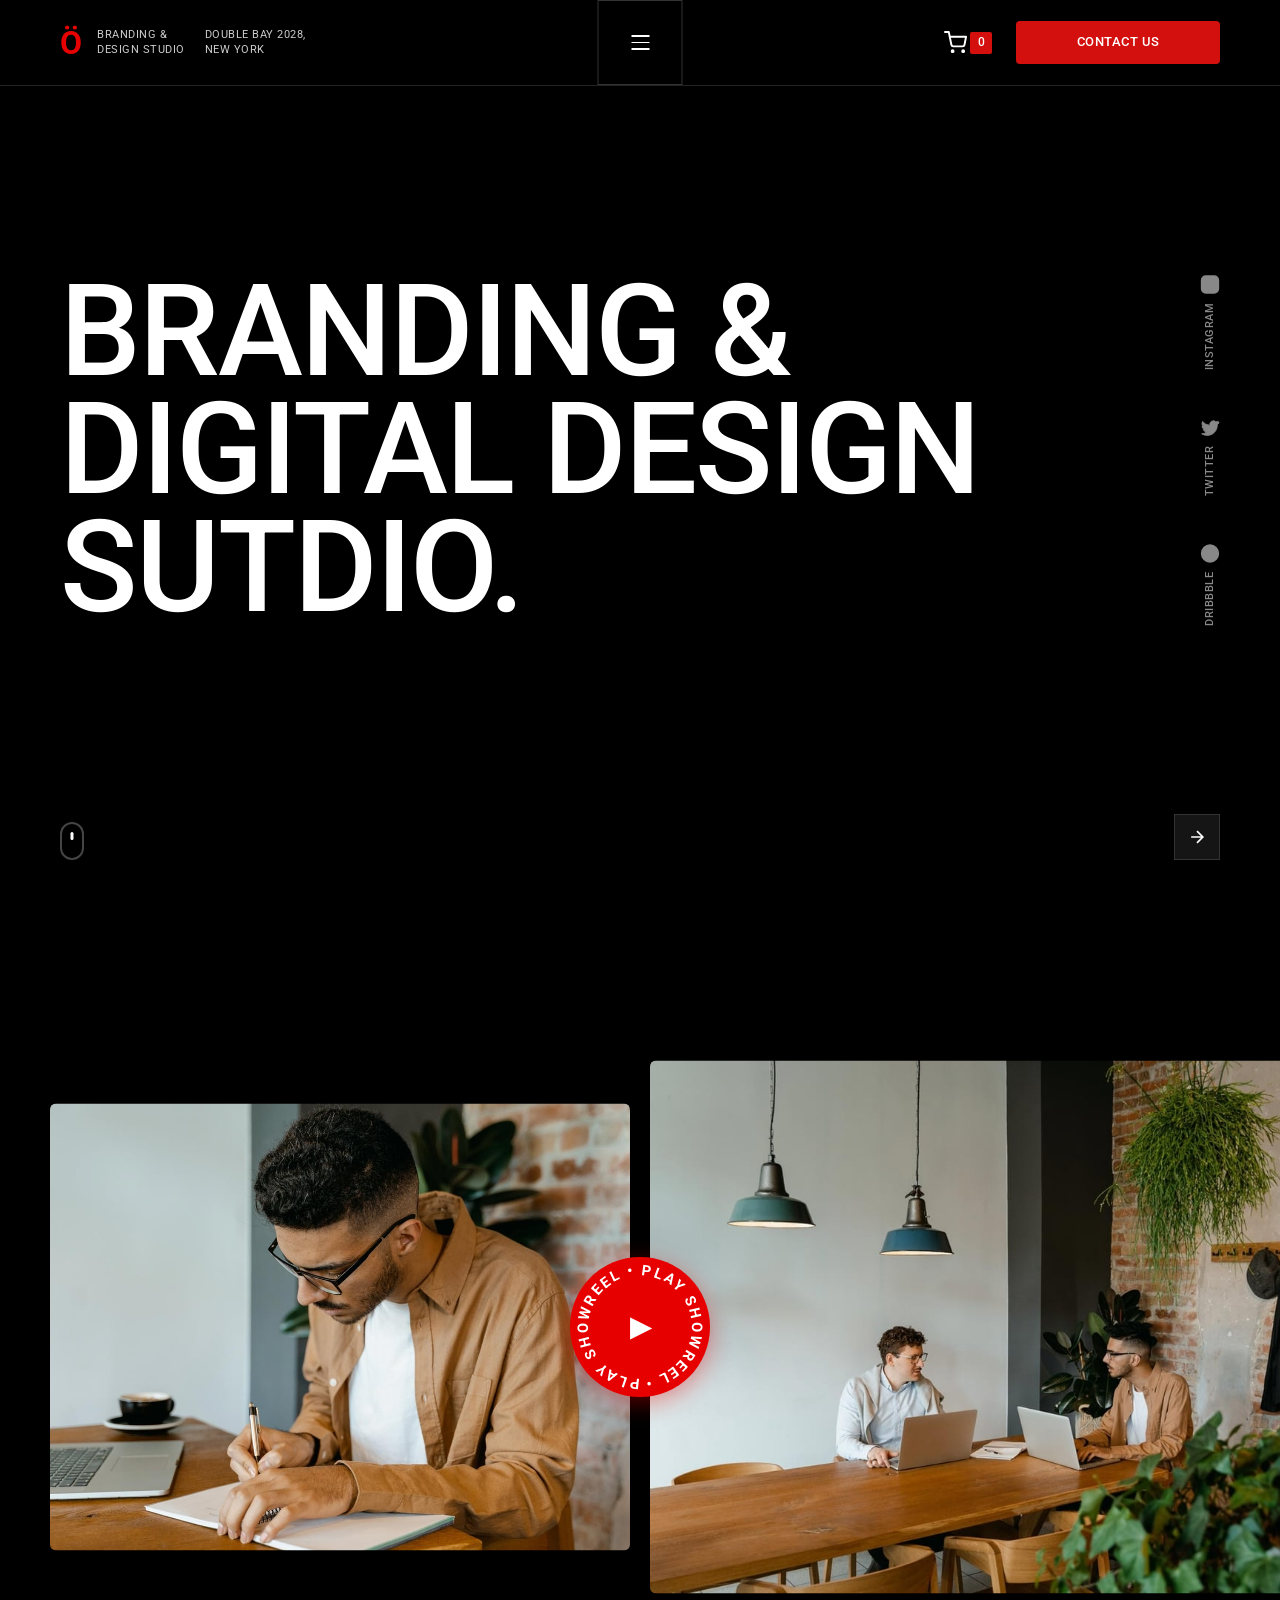
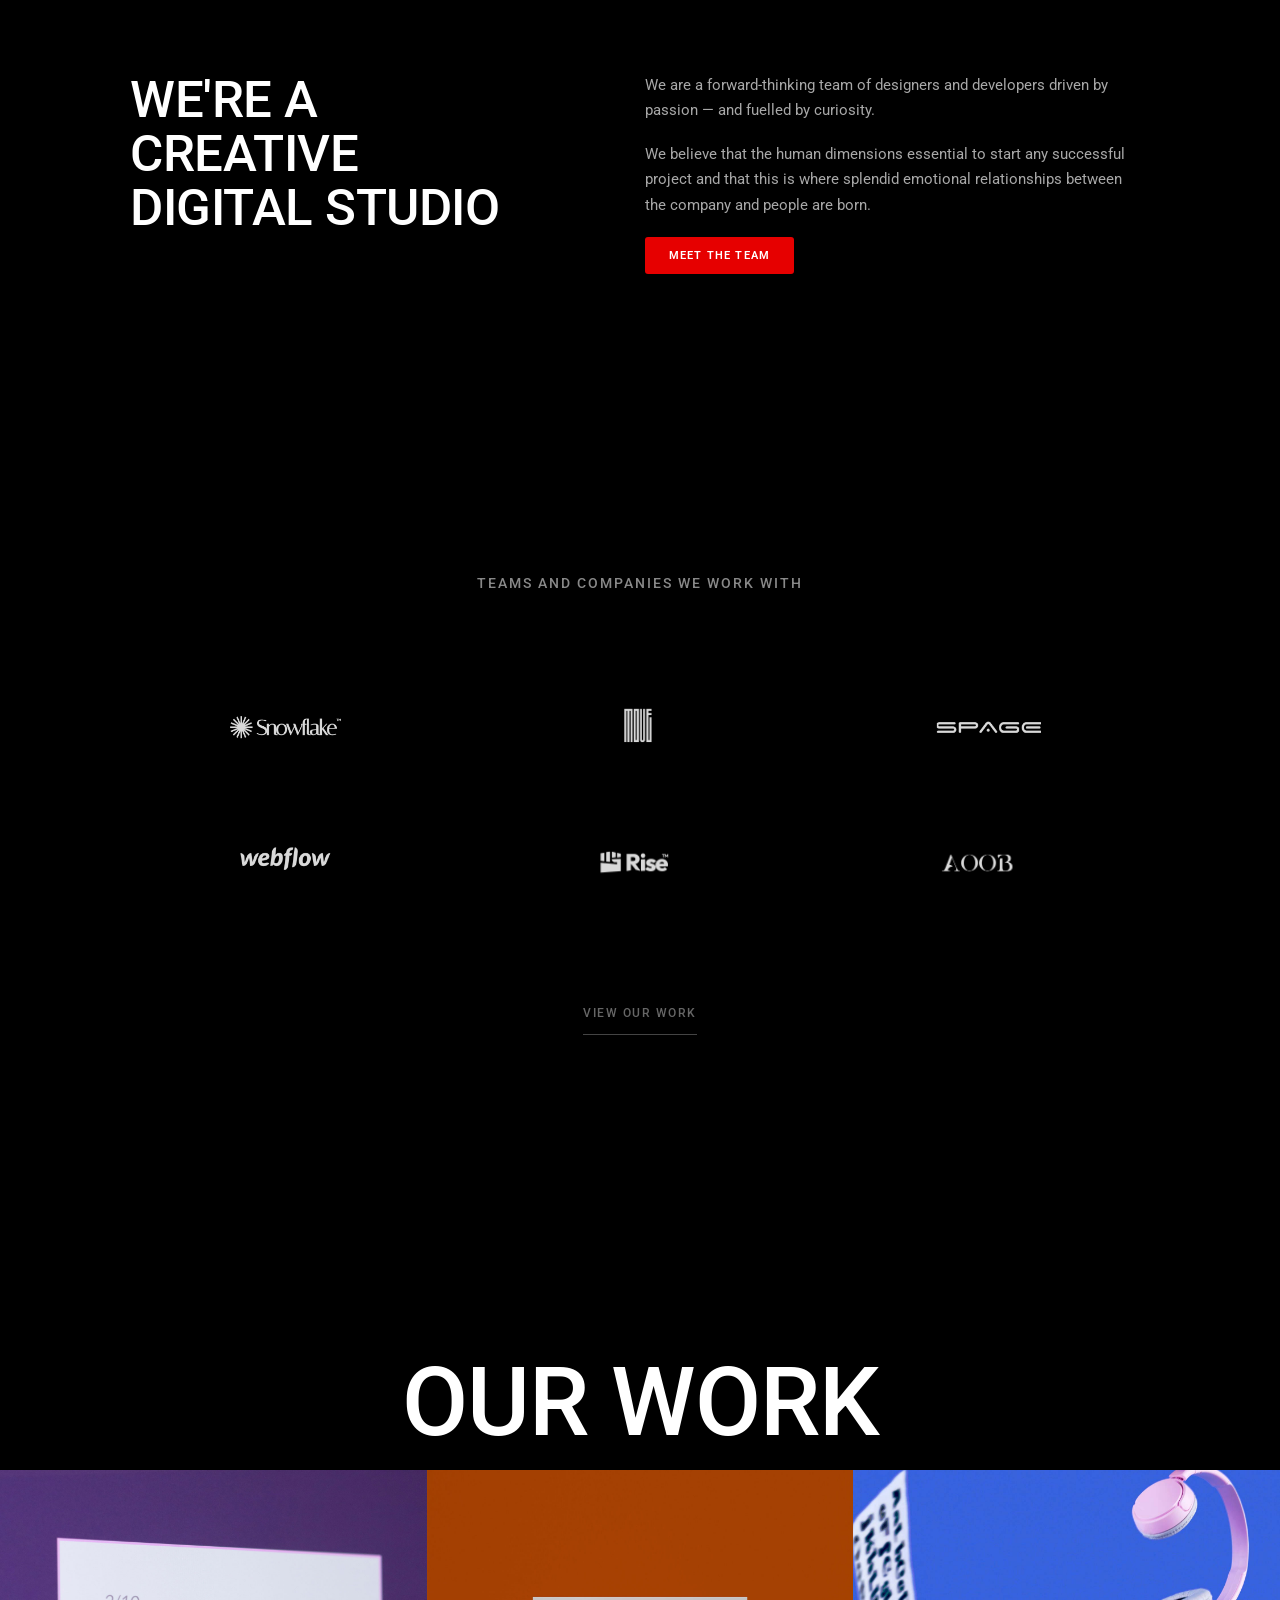
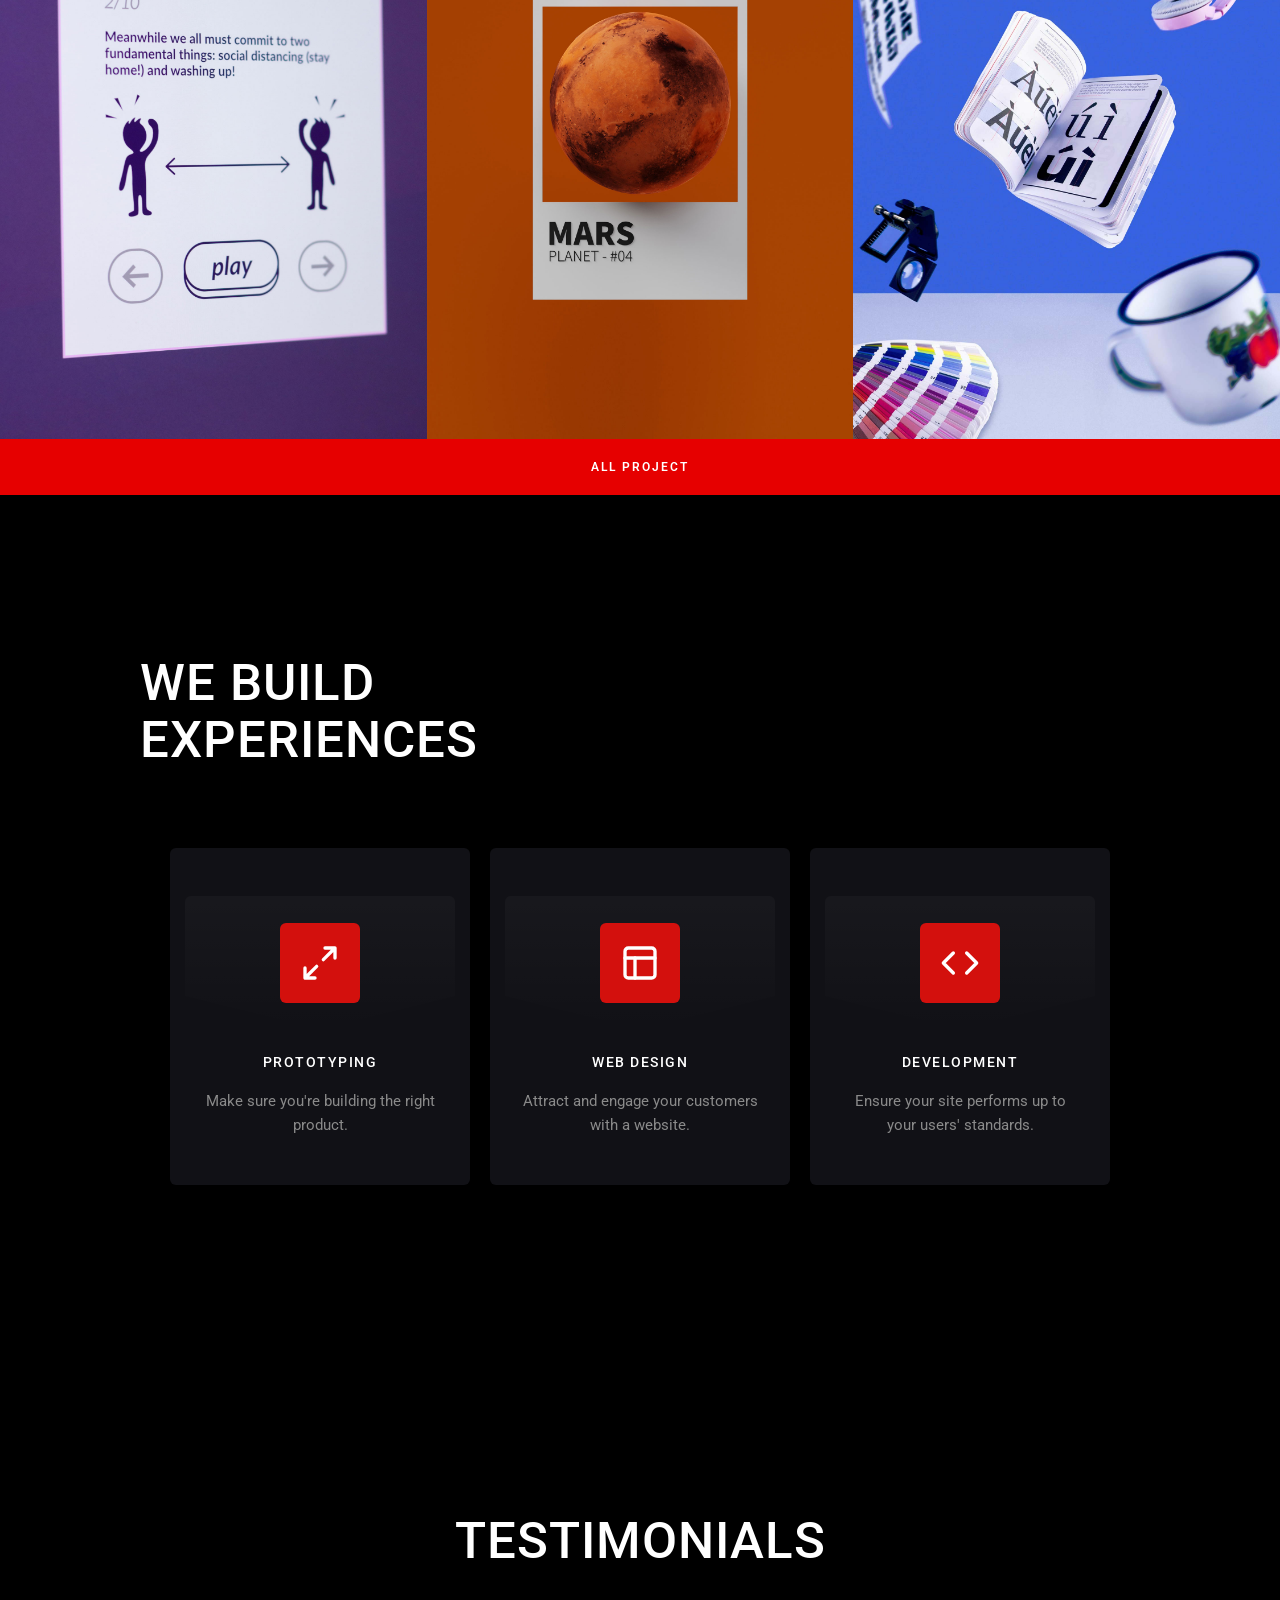
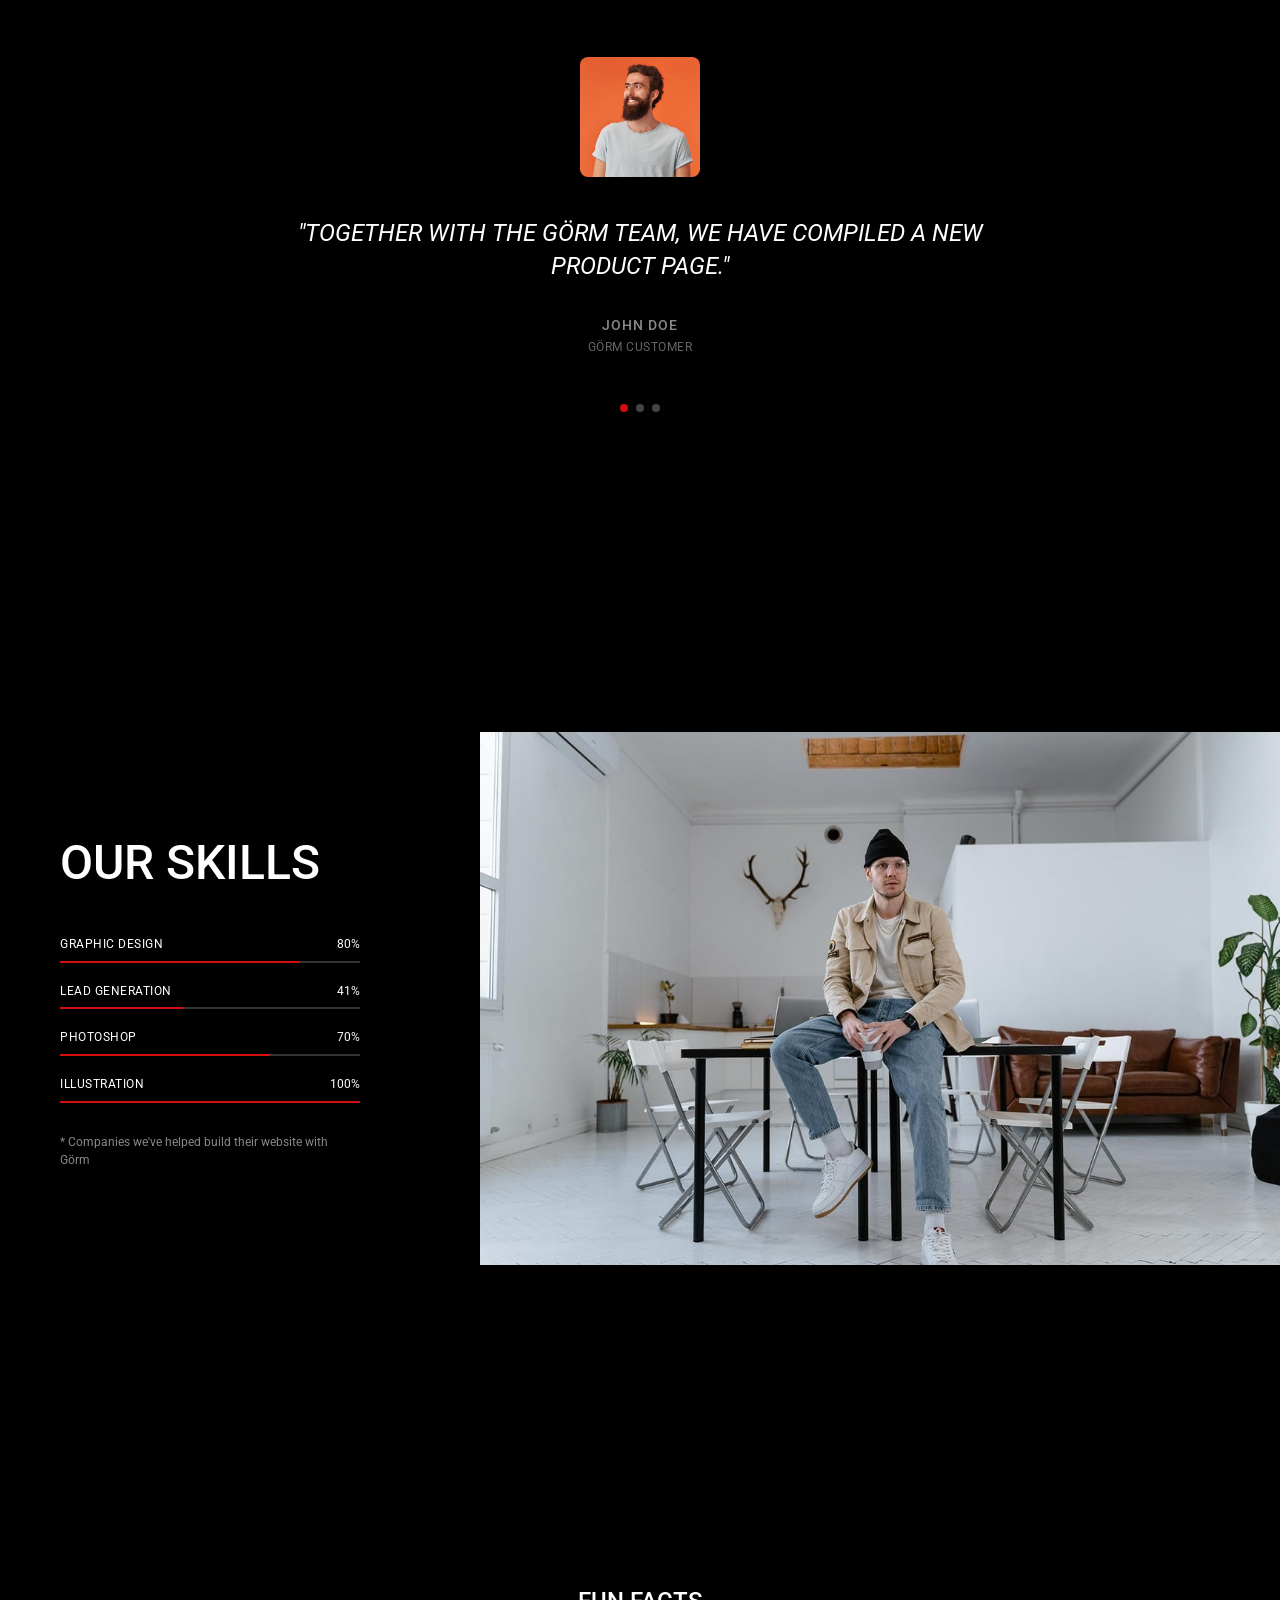
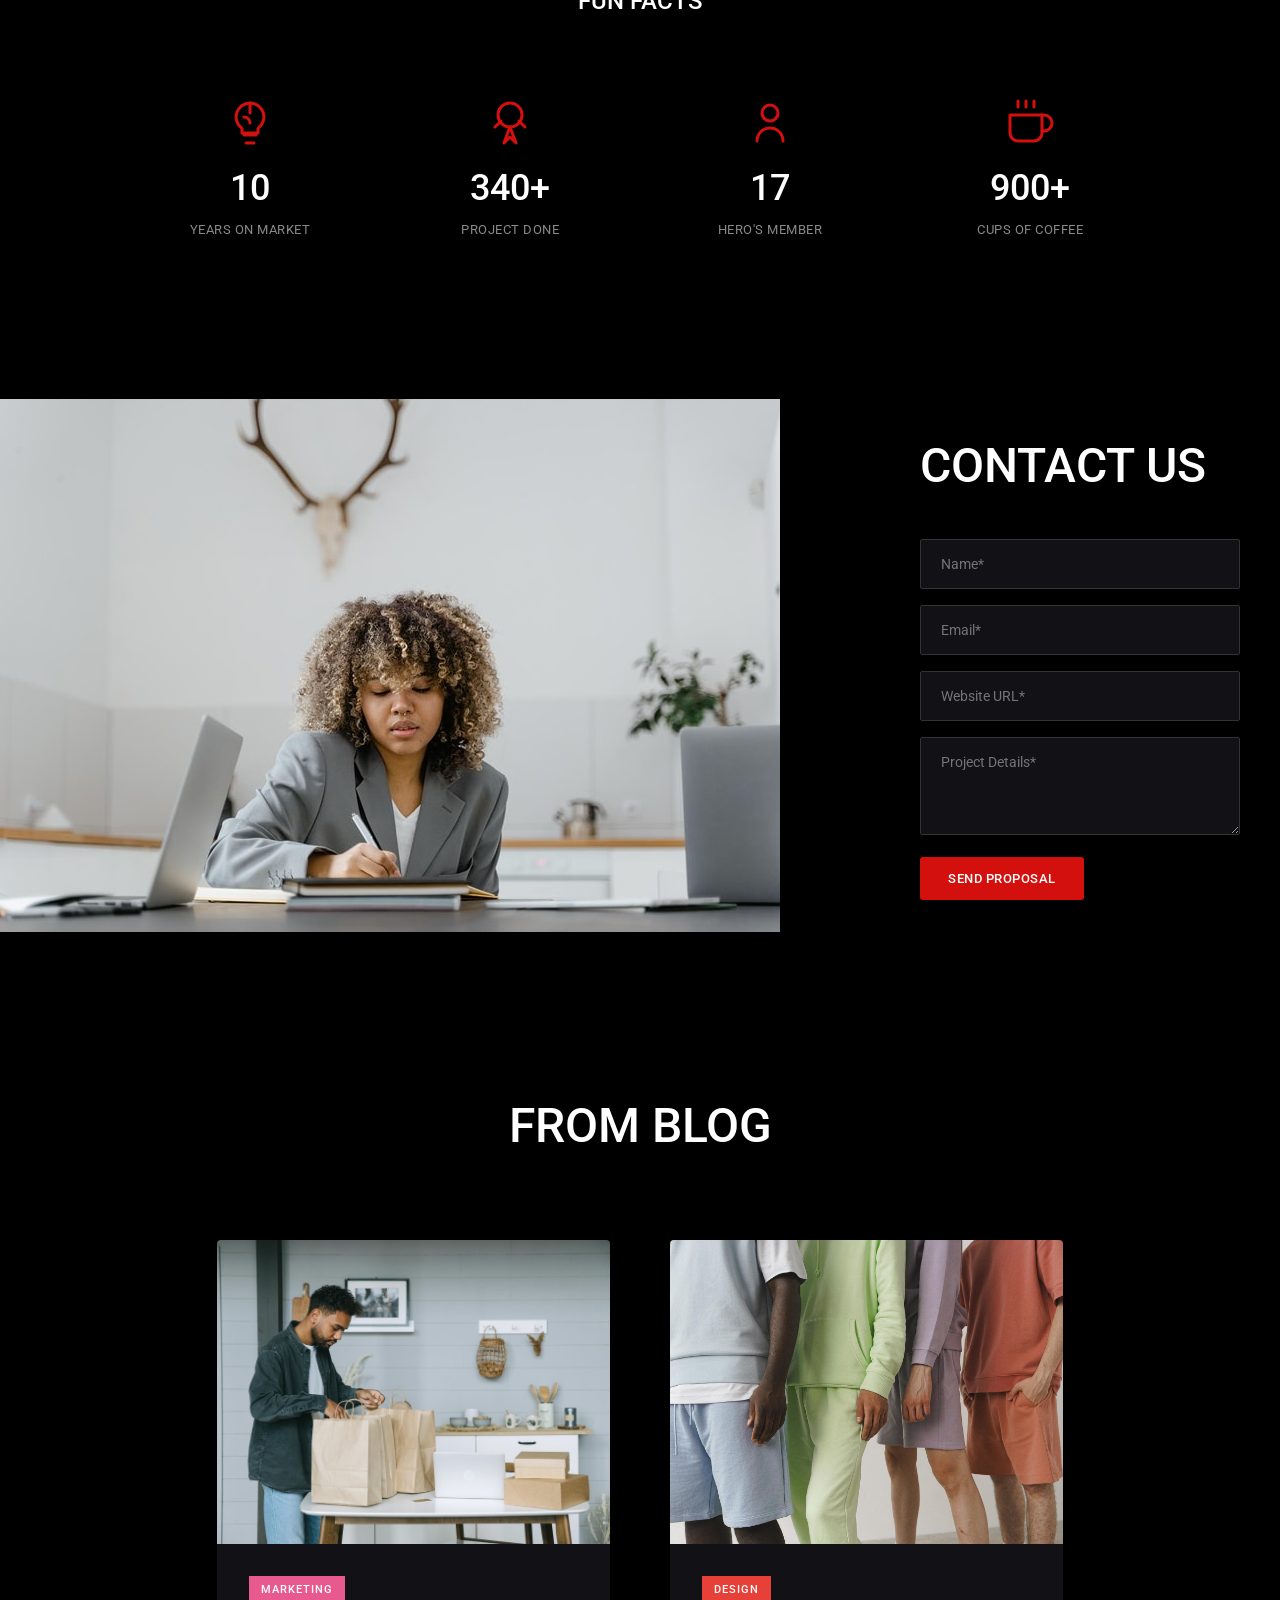
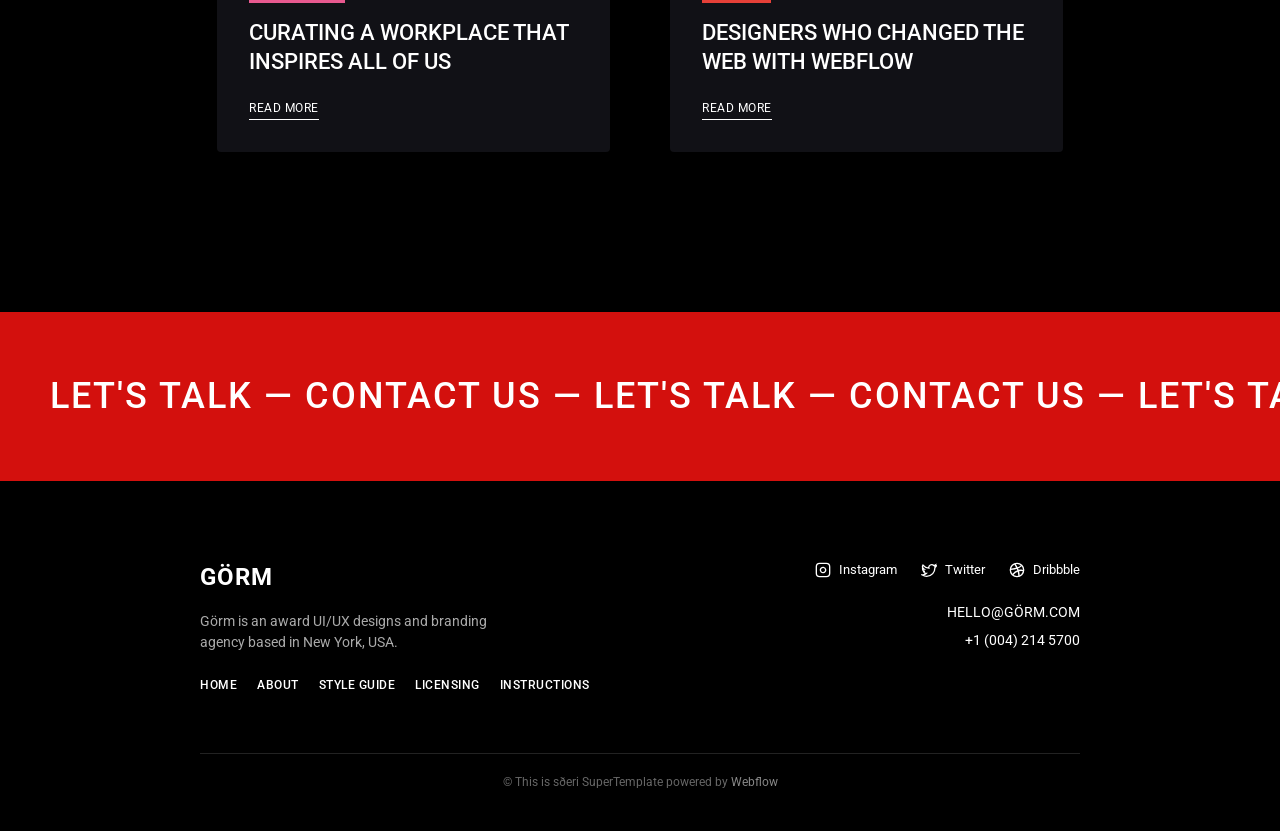
==== Лаб3/index.html @ 552f458b "Добавил файлы и лабораторную 3 до подгонки Требуется подгонка по пикселям" ====
<!DOCTYPE html>
<html lang="ru">
<head>
  <meta charset="UTF-8" />
  <meta name="viewport" content="width=device-width, initial-scale=1.0"/>
  <title>Branding & Digital Design Studio</title>
  <!-- Roboto Font -->
  <link rel="preconnect" href="https://fonts.googleapis.com">
  <link rel="preconnect" href="https://fonts.gstatic.com" crossorigin>
  <link href="https://fonts.googleapis.com/css2?family=Roboto:wght@400;500;700;900&display=swap" rel="stylesheet">
  <link rel="stylesheet" href="index(css).css" />
</head>
<body>

  <!-- HEADER -->
  <header class="site-header">
    <div class="header-left">
      <div class="logo">Ö</div>
      <div class="header-text">
        <span>BRANDING &<br>DESIGN STUDIO</span>
        <span>DOUBLE BAY 2028,<br>NEW YORK</span>
      </div>
    </div>
    
    <div class="header-center">
      <button class="menu-btn">
        <span></span>
        <span></span>
        <span></span>
      </button>
    </div>
    
    <div class="header-right">
      <div class="cart">
        <svg class="cart-icon" viewBox="0 0 24 24" fill="none" stroke="currentColor" stroke-width="2" stroke-linecap="round" stroke-linejoin="round">
          <circle cx="9" cy="21" r="1"></circle>
          <circle cx="20" cy="21" r="1"></circle>
          <path d="M1 1h4l2.68 13.39a2 2 0 0 0 2 1.61h9.72a2 2 0 0 0 2-1.61L23 6H6"></path>
        </svg>
        <span class="cart-badge">0</span>
      </div>
      <a href="#" class="btn-contact">CONTACT US</a>
    </div>
  </header>

  <!-- HERO SECTION -->
  <section class="hero">
    <h1 class="hero-title">
      BRANDING &<br>
      DIGITAL DESIGN<br>
      SUTDIO.
    </h1>

    <div class="social-links">
      <a href="#" class="social-item">
        <svg class="social-icon" viewBox="0 0 24 24" fill="none" stroke="currentColor" stroke-width="2">
          <rect x="2" y="2" width="20" height="20" rx="5" ry="5"></rect>
          <circle cx="12" cy="12" r="4"></circle>
          <circle cx="17.5" cy="6.5" r="1.5" fill="currentColor" stroke="none"></circle>
        </svg>
        <span>Instagram</span>
      </a>
      <a href="#" class="social-item">
        <svg class="social-icon" viewBox="0 0 24 24" fill="currentColor">
          <path d="M22.46 6c-.77.35-1.6.58-2.46.69a4.3 4.3 0 0 0 1.88-2.38 8.59 8.59 0 0 1-2.72 1.04 4.28 4.28 0 0 0-7.32 3.91A12.16 12.16 0 0 1 3 4.79a4.28 4.28 0 0 0 1.32 5.72 4.24 4.24 0 0 1-1.94-.54v.05a4.28 4.28 0 0 0 3.43 4.19 4.3 4.3 0 0 1-1.93.07 4.29 4.29 0 0 0 4 2.98A8.59 8.59 0 0 1 2 19.54a12.13 12.13 0 0 0 6.56 1.92c7.88 0 12.2-6.53 12.2-12.2l-.01-.56A8.72 8.72 0 0 0 23 5.96a8.49 8.49 0 0 1-2.54.7z"></path>
        </svg>
        <span>Twitter</span>
      </a>
      <a href="#" class="social-item">
        <svg class="social-icon" viewBox="0 0 24 24" fill="none" stroke="currentColor" stroke-width="2">
          <circle cx="12" cy="12" r="10"></circle>
          <path d="M19.13 5.09C15.22 9.14 10 10.44 2.25 10.94"></path>
          <path d="M21.75 12.84c-6.62-1.41-12.14 1-16.38 6.32"></path>
          <path d="M8.56 2.75c4.37 6 6.56 12.56 6.56 18.5"></path>
        </svg>
        <span>Dribbble</span>
      </a>
    </div>

    <div class="scroll-indicator">
      <div class="mouse">
        <div class="wheel"></div>
      </div>
    </div>

    <div class="arrow-btn">
      <svg width="20" height="20" viewBox="0 0 24 24" fill="none" stroke="white" stroke-width="2">
        <path d="M5 12h14M12 5l7 7-7 7"/>
      </svg>
    </div>
  </section>

  <!-- SECTION 2: ABOUT STUDIO -->
  <section id="about-studio" class="about-studio">
    <div class="about-container">
      
      <div class="images-wrapper">
        <div class="image-box image-left">
          <img src="images/team-left.jpg" alt="Designer working" />
        </div>

        <div class="play-button-between">
          <svg viewBox="0 0 100 100" width="100%" height="100%">
            <path id="circlePath" d="M 50, 50 m -37, 0 a 37,37 0 1,1 74,0 a 37,37 0 1,1 -74,0" fill="transparent" />
            <text font-size="10.5" font-weight="700" letter-spacing="1.5" fill="white" text-transform="uppercase">
              <textPath href="#circlePath" startOffset="0%">
                PLAY SHOWREEL • PLAY SHOWREEL • 
              </textPath>
            </text>
          </svg>
          <div class="play-icon-center">▶</div>
        </div>

        <div class="image-box image-right">
          <img src="images/team-right.jpg" alt="Team collaborating" />
        </div>
      </div>

      <div class="text-content-wrapper">
        <div class="content-left">
          <h2>WE'RE A<br>CREATIVE<br>DIGITAL STUDIO</h2>
        </div>
        <div class="content-right">
          <p>We are a forward-thinking team of designers and developers driven by passion — and fuelled by curiosity.</p>
          <p>We believe that the human dimensions essential to start any successful project and that this is where splendid emotional relationships between the company and people are born.</p>
          <a href="#" class="btn-meet-team">MEET THE TEAM</a>
        </div>
      </div>

    </div>
  </section>

  <!-- SECTION 3: CLIENTS / LOGOS -->
  <section class="clients-section">
    <div class="clients-container">
      <h3 class="clients-title">TEAMS AND COMPANIES WE WORK WITH</h3>
      
      <div class="logos-grid">
        <div class="logo-item item-snowflake">
          <img src="images/logo-snowflake.png" alt="Snowflake">
        </div>
        <div class="logo-item item-mouf">
          <img src="images/logo-mouf.png" alt="MOUF">
        </div>
        <div class="logo-item item-space">
          <img src="images/logo-space.png" alt="SPACE">
        </div>
        <div class="logo-item item-webflow">
          <img src="images/logo-webflow.png" alt="Webflow">
        </div>
        <div class="logo-item item-rise">
          <img src="images/logo-rise.png" alt="Rise">
        </div>
        <div class="logo-item item-aoob">
          <img src="images/logo-aoob.png" alt="AOOB">
        </div>
      </div>

      <a href="#" class="btn-view-work">VIEW OUR WORK</a>
    </div>
  </section>

  <!-- SECTION 4: OUR WORK / PORTFOLIO -->
  <section class="work-section">
    <div class="work-container">
      <h2 class="work-title">OUR WORK</h2>
      
      <div class="work-grid">
        <div class="work-item">
          <img src="images/1.jpg" alt="Project 1">
        </div>
        
        <div class="work-item">
          <img src="images/2.jpg" alt="Project 2">
        </div>
        
        <div class="work-item">
          <img src="images/3.jpg" alt="Project 3">
        </div>
      </div>
      
      <a href="#" class="btn-all-projects">ALL PROJECT</a>
    </div>
  </section>

  <!-- SECTION 5: SERVICES -->
  <section class="services-section">
    <div class="services-container">
      <h2 class="services-title">WE BUILD<br>EXPERIENCES</h2>
      
      <div class="services-grid">
        <div class="service-card">
          <div class="icon-wrapper">
            <div class="icon-bg"></div>
            <div class="icon-box">
              <svg viewBox="0 0 24 24" fill="none" stroke="currentColor" stroke-width="2" stroke-linecap="round" stroke-linejoin="round">
                <path d="M15 3h6v6M9 21H3v-6M21 3l-7 7M3 21l7-7"/>
              </svg>
            </div>
          </div>
          <h3>PROTOTYPING</h3>
          <p>Make sure you're building the right product.</p>
        </div>

        <div class="service-card">
          <div class="icon-wrapper">
            <div class="icon-bg"></div>
            <div class="icon-box">
              <svg viewBox="0 0 24 24" fill="none" stroke="currentColor" stroke-width="2" stroke-linecap="round" stroke-linejoin="round">
                <rect x="3" y="3" width="18" height="18" rx="2"/>
                <line x1="3" y1="9" x2="21" y2="9"/>
                <line x1="9" y1="21" x2="9" y2="9"/>
              </svg>
            </div>
          </div>
          <h3>WEB DESIGN</h3>
          <p>Attract and engage your customers with a website.</p>
        </div>

        <div class="service-card">
          <div class="icon-wrapper">
            <div class="icon-bg"></div>
            <div class="icon-box">
              <svg viewBox="0 0 24 24" fill="none" stroke="currentColor" stroke-width="2" stroke-linecap="round" stroke-linejoin="round">
                <polyline points="16 18 22 12 16 6"/>
                <polyline points="8 6 2 12 8 18"/>
              </svg>
            </div>
          </div>
          <h3>DEVELOPMENT</h3>
          <p>Ensure your site performs up to your users' standards.</p>
        </div>
      </div>
    </div>
  </section>

  <!-- SECTION 6: TESTIMONIALS -->
  <section class="testimonials-section">
    <div class="testimonials-container">
      <h2 class="testimonials-title">TESTIMONIALS</h2>
      
      <div class="testimonial-card">
        <div class="testimonial-image">
          <img src="images/chel.jpg" alt="John Doe">
        </div>
        
        <blockquote class="testimonial-text">
          "TOGETHER WITH THE GÖRM TEAM, WE HAVE COMPILED A NEW PRODUCT PAGE."
        </blockquote>
        
        <div class="testimonial-author">
          <div class="author-name">JOHN DOE</div>
          <div class="author-role">GÖRM CUSTOMER</div>
        </div>
        
        <div class="testimonial-dots">
          <span class="dot active"></span>
          <span class="dot"></span>
          <span class="dot"></span>
        </div>
      </div>
    </div>
  </section>

  <!-- SECTION 7: OUR SKILLS -->
  <section class="skills-section">
    <div class="skills-container">
      <div class="skills-content">
        <h2 class="skills-title">OUR SKILLS</h2>
        
        <div class="skill-item">
          <div class="skill-info">
            <span class="skill-name">GRAPHIC DESIGN</span>
            <span class="skill-percent">80%</span>
          </div>
          <div class="progress-track">
            <div class="progress-fill" style="width: 80%;"></div>
          </div>
        </div>

        <div class="skill-item">
          <div class="skill-info">
            <span class="skill-name">LEAD GENERATION</span>
            <span class="skill-percent">41%</span>
          </div>
          <div class="progress-track">
            <div class="progress-fill" style="width: 41%;"></div>
          </div>
        </div>

        <div class="skill-item">
          <div class="skill-info">
            <span class="skill-name">PHOTOSHOP</span>
            <span class="skill-percent">70%</span>
          </div>
          <div class="progress-track">
            <div class="progress-fill" style="width: 70%;"></div>
          </div>
        </div>

        <div class="skill-item">
          <div class="skill-info">
            <span class="skill-name">ILLUSTRATION</span>
            <span class="skill-percent">100%</span>
          </div>
          <div class="progress-track">
            <div class="progress-fill" style="width: 100%;"></div>
          </div>
        </div>

        <p class="skills-note">* Companies we've helped build their website with Görm</p>
      </div>

      <div class="skills-image">
        <img src="images/stol.jpg" alt="Our Skills">
      </div>
    </div>
  </section>

  <!-- SECTION 8: FUN FACTS & CONTACT -->
  <section class="fun-facts-contact-section">
    <div class="fun-facts-wrapper">
      <h2 class="section-subtitle">FUN FACTS</h2>
      <div class="stats-grid">
        <div class="stat-item">
          <div class="stat-icon">
            <svg viewBox="0 0 24 24" fill="none" stroke="#D3100D" stroke-width="1.5" stroke-linecap="round" stroke-linejoin="round">
              <path d="M9 18h6M10 22h4M12 2a7 7 0 0 0-4 12.7V17h8v-2.3A7 7 0 0 0 12 2z"/>
              <path d="M12 2v5"/>
              <path d="M12 12a3 3 0 0 0-3-3"/>
            </svg>
          </div>
          <div class="stat-number">10</div>
          <div class="stat-label">Years on market</div>
        </div>

        <div class="stat-item">
          <div class="stat-icon">
            <svg viewBox="0 0 24 24" fill="none" stroke="#D3100D" stroke-width="1.5" stroke-linecap="round" stroke-linejoin="round">
              <circle cx="12" cy="8" r="6"/>
              <path d="M12 14l3 8-3-3-3 3 3-8z"/>
              <path d="M7.5 11l-3 3"/>
              <path d="M16.5 11l3 3"/>
            </svg>
          </div>
          <div class="stat-number">340+</div>
          <div class="stat-label">Project done</div>
        </div>

        <div class="stat-item">
          <div class="stat-icon">
            <svg viewBox="0 0 24 24" fill="none" stroke="#D3100D" stroke-width="1.5" stroke-linecap="round" stroke-linejoin="round">
              <circle cx="12" cy="7" r="4"/>
              <path d="M5.5 21a6.5 6.5 0 0 1 13 0"/>
            </svg>
          </div>
          <div class="stat-number">17</div>
          <div class="stat-label">Hero's member</div>
        </div>

        <div class="stat-item">
          <div class="stat-icon">
            <svg viewBox="0 0 24 24" fill="none" stroke="#D3100D" stroke-width="1.5" stroke-linecap="round" stroke-linejoin="round">
              <path d="M18 8h1a4 4 0 0 1 0 8h-1"/>
              <path d="M2 8h16v9a4 4 0 0 1-4 4H6a4 4 0 0 1-4-4V8z"/>
              <line x1="6" y1="1" x2="6" y2="4"/>
              <line x1="10" y1="1" x2="10" y2="4"/>
              <line x1="14" y1="1" x2="14" y2="4"/>
            </svg>
          </div>
          <div class="stat-number">900+</div>
          <div class="stat-label">Cups of coffee</div>
        </div>
      </div>
    </div>

    <div class="contact-wrapper">
      <div class="contact-container-grid">
        <div class="contact-image-box">
          <img src="images/zhenschina.jpg" alt="Contact us">
        </div>

        <div class="contact-form-box">
          <h2 class="contact-title">CONTACT US</h2>
          <form class="custom-form">
            <div class="form-group">
              <input type="text" placeholder="Name*">
            </div>
            <div class="form-group">
              <input type="email" placeholder="Email*">
            </div>
            <div class="form-group">
              <input type="url" placeholder="Website URL*">
            </div>
            <div class="form-group">
              <textarea rows="4" placeholder="Project Details*"></textarea>
            </div>
            <button type="submit" class="btn-submit">SEND PROPOSAL</button>
          </form>
        </div>
      </div>
    </div>
  </section>

  <!-- SECTION 9: FROM BLOG -->
  <section class="blog-section">
    <h2 class="blog-title">FROM BLOG</h2>
    
    <div class="blog-grid">
      <div class="blog-card">
        <div class="blog-image">
          <img src="images/33.jpg" alt="Blog Post 1">
        </div>
        <div class="blog-content">
          <span class="blog-tag tag-pink">MARKETING</span>
          <h3 class="blog-heading">CURATING A WORKPLACE THAT INSPIRES ALL OF US</h3>
          <a href="#" class="blog-link">READ MORE</a>
        </div>
      </div>

      <div class="blog-card">
        <div class="blog-image">
          <img src="images/44.jpg" alt="Blog Post 2">
        </div>
        <div class="blog-content">
          <span class="blog-tag tag-orange">DESIGN</span>
          <h3 class="blog-heading">DESIGNERS WHO CHANGED THE WEB WITH WEBFLOW</h3>
          <a href="#" class="blog-link">READ MORE</a>
        </div>
      </div>
    </div>
  </section>

  <!-- SECTION 10: FOOTER (МАРКИЗ + КОНТАКТЫ) -->
  <footer class="site-footer">
    <div class="marquee-banner">
      <div class="marquee-track">
        <span class="marquee-text">LET'S TALK &mdash; CONTACT US &mdash; LET'S TALK &mdash; CONTACT US &mdash; LET'S TALK &mdash; CONTACT US &mdash; LET'S TALK &mdash; CONTACT US &mdash;</span>
        <span class="marquee-text">LET'S TALK &mdash; CONTACT US &mdash; LET'S TALK &mdash; CONTACT US &mdash; LET'S TALK &mdash; CONTACT US &mdash; LET'S TALK &mdash; CONTACT US &mdash;</span>
      </div>
    </div>

    <div class="footer-content">
      <div class="footer-main">
        <div class="footer-left">
          <div class="footer-logo">GÖRM</div>
          <p class="footer-desc">Görm is an award UI/UX designs and branding agency based in New York, USA.</p>
          <nav class="footer-nav">
            <a href="#">HOME</a>
            <a href="#">ABOUT</a>
            <a href="#">STYLE GUIDE</a>
            <a href="#">LICENSING</a>
            <a href="#">INSTRUCTIONS</a>
          </nav>
        </div>

        <div class="footer-right">
          <div class="footer-socials">
            <a href="#">
              <svg width="16" height="16" viewBox="0 0 24 24" fill="none" stroke="currentColor" stroke-width="2"><rect x="2" y="2" width="20" height="20" rx="5"/><path d="M16 11.37A4 4 0 1 1 12.63 8 4 4 0 0 1 16 11.37z"/><line x1="17.5" y1="6.5" x2="17.51" y2="6.5"/></svg>
              Instagram
            </a>
            <a href="#">
              <svg width="16" height="16" viewBox="0 0 24 24" fill="currentColor"><path d="M22.46 6c-.77.35-1.6.58-2.46.69a4.3 4.3 0 0 0 1.88-2.38 8.59 8.59 0 0 1-2.72 1.04 4.28 4.28 0 0 0-7.32 3.91A12.16 12.16 0 0 1 3 4.79a4.28 4.28 0 0 0 1.32 5.72 4.24 4.24 0 0 1-1.94-.54v.05a4.28 4.28 0 0 0 3.43 4.19 4.3 4.3 0 0 1-1.93.07 4.29 4.29 0 0 0 4 2.98A8.59 8.59 0 0 1 2 19.54a12.13 12.13 0 0 0 6.56 1.92c7.88 0 12.2-6.53 12.2-12.2l-.01-.56A8.72 8.72 0 0 0 23 5.96a8.49 8.49 0 0 1-2.54.7z"/></svg>
              Twitter
            </a>
            <a href="#">
              <svg width="16" height="16" viewBox="0 0 24 24" fill="none" stroke="currentColor" stroke-width="2"><circle cx="12" cy="12" r="10"/><path d="M19.13 5.09C15.22 9.14 10 10.44 2.25 10.94"/><path d="M21.75 12.84c-6.62-1.41-12.14 1-16.38 6.32"/><path d="M8.56 2.75c4.37 6 6.56 12.56 6.56 18.5"/></svg>
              Dribbble
            </a>
          </div>
          <div class="footer-contact">
            <a href="mailto:HELLO@GÖRM.COM">HELLO@GÖRM.COM</a>
            <a href="tel:+10042145700">+1 (004) 214 5700</a>
          </div>
        </div>
      </div>

      <div class="footer-bottom">
        <p>© This is sðeri SuperTemplate powered by <a href="#">Webflow</a></p>
      </div>
    </div>
  </footer>

</body>
</html>
---- Лаб3/index(css).css ----
/* ================= RESET & BASE ================= */
* {
  margin: 0;
  padding: 0;
  box-sizing: border-box;
}

body {
  font-family: 'Roboto', sans-serif;
  background-color: #000;
  color: #fff;
  line-height: 1.4;
  overflow-x: hidden;
  /* Фиксированная высота под артборд Figma */
  height: 7791px;
  width: 100%;
  max-width: 1440px;
  margin: 0 auto;
  position: relative;
}

/* ================= HEADER ================= */
.site-header {
  position: fixed;
  top: 0;
  left: 0;
  right: 0;
  height: 86px;
  background: #000;
  border-bottom: 1px solid #222;
  display: flex;
  justify-content: space-between;
  align-items: center;
  padding: 0 60px;
  z-index: 100;
  max-width: 1440px;
  margin: 0 auto;
}

.header-left {
  display: flex;
  align-items: center;
  gap: 15px;
  max-width: 323px;
  height: 36px;
}

.logo {
  font-family: 'Roboto', sans-serif;
  font-size: 2rem;
  font-weight: 700;
  color: #e60000;
  line-height: 1;
}

.header-text {
  display: flex;
  gap: 20px;
  font-size: 0.7rem;
  line-height: 1.3;
  letter-spacing: 0.5px;
  text-transform: uppercase;
  color: #ccc;
}

.header-text span {
  display: block;
}

.header-center {
  position: absolute;
  left: 50%;
  transform: translateX(-50%);
  height: 86px;
  display: flex;
  align-items: center;
}

.menu-btn {
  width: 85px;
  height: 85px;
  background: transparent;
  border: 1px solid #333;
  cursor: pointer;
  display: flex;
  flex-direction: column;
  justify-content: center;
  align-items: center;
  gap: 5px;
  padding: 0;
}

.menu-btn span {
  width: 18px;
  height: 1.5px;
  background: #fff;
  display: block;
}

.header-right {
  display: flex;
  align-items: center;
  gap: 24px;
}

.cart {
  display: flex;
  align-items: center;
  gap: 3px;
  cursor: pointer;
  width: 48px;
  height: 23px;
}

.cart-icon {
  width: 23px;
  height: 23px;
  stroke: #fff;
  fill: none;
  stroke-width: 2;
  stroke-linecap: round;
  stroke-linejoin: round;
  flex-shrink: 0;
}

.cart-badge {
  width: 22px;
  height: 22px;
  background: #D3100D;
  color: #fff;
  font-size: 12px;
  font-weight: 500;
  display: flex;
  align-items: center;
  justify-content: center;
  border-radius: 2px;
  flex-shrink: 0;
}

.btn-contact {
  width: 204px;
  height: 43px;
  background: #D3100D;
  color: #fff;
  text-decoration: none;
  display: flex;
  align-items: center;
  justify-content: center;
  font-family: 'Roboto', sans-serif;
  font-size: 13px;
  font-weight: 500;
  letter-spacing: 0.5px;
  text-transform: uppercase;
  border-radius: 4px;
  transition: background 0.3s;
  flex-shrink: 0;
}

.btn-contact:hover {
  background: #cc0000;
}

/* ================= HERO SECTION ================= */
.hero {
  min-height: 100vh;
  height: 680px;
  position: relative;
  display: flex;
  align-items: center;
  padding: 0 60px;
  overflow: hidden;
  max-width: 1440px;
  margin: 0 auto;
}

.hero-title {
  font-family: 'Roboto', sans-serif;
  font-size: clamp(4rem, 10vw, 9rem);
  font-weight: 500;
  line-height: 0.92;
  letter-spacing: -2px;
  text-transform: uppercase;
  max-width: 1200px;
  color: #fff;
}

.social-links {
  position: absolute;
  right: 60px;
  top: 50%;
  transform: translateY(-50%);
  width: 20px;
  height: 351px;
  display: flex;
  flex-direction: column;
  justify-content: space-between;
  align-items: center;
  z-index: 10;
}

.social-item {
  display: flex;
  flex-direction: column;
  align-items: center;
  gap: 8px;
  color: #888;
  text-decoration: none;
  transition: color 0.3s;
}

.social-item:hover {
  color: #fff;
}

.social-icon {
  width: 20px;
  height: 20px;
  fill: currentColor;
  stroke: currentColor;
}

.social-item span {
  font-family: 'Roboto', sans-serif;
  font-size: 11px;
  font-weight: 500;
  letter-spacing: 0.5px;
  text-transform: uppercase;
  writing-mode: vertical-rl;
  transform: rotate(180deg);
  white-space: nowrap;
}

.scroll-indicator {
  position: absolute;
  bottom: 40px;
  left: 60px;
}

.mouse {
  width: 24px;
  height: 38px;
  border: 2px solid #444;
  border-radius: 12px;
  position: relative;
}

.wheel {
  width: 3px;
  height: 8px;
  background: #fff;
  border-radius: 2px;
  position: absolute;
  top: 8px;
  left: 50%;
  transform: translateX(-50%);
  animation: scrollWheel 2s infinite;
}

@keyframes scrollWheel {
  0% { opacity: 1; transform: translateX(-50%) translateY(0); }
  100% { opacity: 0; transform: translateX(-50%) translateY(12px); }
}

.arrow-btn {
  position: absolute;
  bottom: 40px;
  right: 60px;
  width: 46px;
  height: 46px;
  background: #151515;
  border: 1px solid #333;
  display: flex;
  align-items: center;
  justify-content: center;
  cursor: pointer;
  transition: all 0.3s;
}

.arrow-btn:hover {
  background: #e60000;
  border-color: #e60000;
}

/* ================= SECTION 2: ABOUT STUDIO ================= */
.about-studio {
  padding: 160px 0 140px;
  background: #000;
  overflow: visible;
}

.about-container {
  max-width: 1300px;
  margin: 0 auto;
  padding: 0 60px;
  overflow: visible;
}

.images-wrapper {
  position: relative;
  width: 100vw;
  height: 533px;
  margin-left: calc(50% - 50vw);
  margin-bottom: 80px;
}

.image-box {
  position: absolute;
  overflow: hidden;
  border-radius: 6px;
  top: 50%;
  transform: translateY(-50%);
}

.image-left {
  width: 580px;
  height: 447px;
  left: calc(50% - 580px - 10px);
}

.image-right {
  width: 800px;
  height: 533px;
  left: calc(50% + 10px);
}

.image-box img {
  width: 100%;
  height: 100%;
  object-fit: cover;
  transition: transform 0.4s ease;
}

.image-box:hover img {
  transform: scale(1.02);
}

.play-button-between {
  position: absolute;
  top: 50%;
  left: 50%;
  transform: translate(-50%, -50%);
  width: 140px;
  height: 140px;
  background: #e60000;
  border-radius: 50%;
  display: flex;
  align-items: center;
  justify-content: center;
  cursor: pointer;
  box-shadow: 0 6px 25px rgba(230, 0, 0, 0.4);
  z-index: 20;
  transition: all 0.3s ease;
}

.play-button-between:hover {
  background: #cc0000;
  transform: translate(-50%, -50%) scale(1.05);
}

.play-button-between svg {
  width: 100%;
  height: 100%;
  position: absolute;
  top: 0;
  left: 0;
  transform: rotate(-90deg);
}

.play-button-between text {
  font-family: 'Roboto', sans-serif;
  font-size: 10.5px;
  font-weight: 700;
  letter-spacing: 1.5px;
  fill: #fff;
  text-transform: uppercase;
}

.play-icon-center {
  font-size: 1.8rem;
  color: #fff;
  z-index: 2;
  margin-left: 2px;
}

.text-content-wrapper {
  display: grid;
  grid-template-columns: 1fr 1.2fr;
  gap: 60px;
  align-items: start;
  max-width: 1100px;
  margin: 0 auto;
  padding-left: 40px;
}

.content-left h2 {
  font-family: 'Roboto', sans-serif;
  font-size: clamp(2.2rem, 4vw, 3.4rem);
  font-weight: 500;
  line-height: 1.05;
  letter-spacing: -0.5px;
  text-transform: uppercase;
  margin: 0;
  color: #fff;
}

.content-right p {
  font-family: 'Roboto', sans-serif;
  font-size: 0.95rem;
  line-height: 1.65;
  color: #a8a8a8;
  margin-bottom: 1.2rem;
  max-width: 480px;
}

.btn-meet-team {
  display: inline-block;
  background: #e60000;
  color: #fff;
  text-decoration: none;
  padding: 11px 24px;
  font-size: 0.7rem;
  font-weight: 600;
  text-transform: uppercase;
  letter-spacing: 1.2px;
  border-radius: 3px;
  transition: background 0.3s;
  font-family: 'Roboto', sans-serif;
}

.btn-meet-team:hover {
  background: #cc0000;
}

/* ================= SECTION 3: CLIENTS / LOGOS ================= */
.clients-section {
  padding: 160px 40px;
  background: #000;
  text-align: center;
}

.clients-container {
  max-width: 1000px;
  margin: 0 auto;
}

.clients-title {
  font-family: 'Roboto', sans-serif;
  font-size: 0.85rem;
  font-weight: 500;
  letter-spacing: 2px;
  text-transform: uppercase;
  color: #888;
  margin-bottom: 100px;
}

.logos-grid {
  display: grid;
  grid-template-columns: repeat(3, 1fr);
  gap: 80px 50px;
  margin-bottom: 100px;
  align-items: center;
  justify-items: center;
}

.logo-item {
  width: 100%;
  display: flex;
  justify-content: center;
  align-items: center;
  height: 60px;
}

.logo-item img {
  display: block;
  opacity: 0.85;
  transition: all 0.3s ease;
  filter: brightness(100%);
}

.logo-item img:hover {
  opacity: 1;
  transform: scale(1.05);
}

.item-snowflake img { width: 150px; height: auto; }
.item-mouf img { height: 55px; width: auto; }
.item-space img { width: 130px; height: auto; }
.item-webflow img { width: 120px; height: auto; }
.item-rise img { width: 110px; height: auto; }
.item-aoob img { width: 100px; height: auto; }

.btn-view-work {
  display: inline-block;
  color: #666;
  text-decoration: none;
  font-size: 0.75rem;
  font-weight: 500;
  letter-spacing: 1.5px;
  text-transform: uppercase;
  padding: 12px 0;
  border-bottom: 1px solid #444;
  transition: all 0.3s;
  font-family: 'Roboto', sans-serif;
}

.btn-view-work:hover {
  color: #fff;
  border-bottom-color: #fff;
}

/* ================= SECTION 4: OUR WORK / PORTFOLIO ================= */
.work-section {
  padding: 140px 0 0;
  background: #000;
}

.work-container {
  width: 100%;
  margin: 0 auto;
}

.work-title {
  font-family: 'Roboto', sans-serif;
  font-size: clamp(3rem, 8vw, 6rem);
  font-weight: 500;
  letter-spacing: -1px;
  text-transform: uppercase;
  text-align: center;
  margin-bottom: 0;
  color: #fff;
  padding: 0 60px;
}

.work-grid {
  display: grid;
  grid-template-columns: repeat(3, 1fr);
  gap: 0;
  margin-bottom: 0;
}

.work-item {
  position: relative;
  overflow: hidden;
  aspect-ratio: 3/4;
}

.work-item img {
  width: 100%;
  height: 100%;
  object-fit: cover;
  transition: transform 0.5s ease;
  display: block;
}

.work-item:hover img {
  transform: scale(1.05);
}

.btn-all-projects {
  display: block;
  width: 100%;
  max-width: 100%;
  background: #e60000;
  color: #fff;
  text-align: center;
  text-decoration: none;
  padding: 20px 40px;
  font-size: 0.75rem;
  font-weight: 600;
  letter-spacing: 2px;
  text-transform: uppercase;
  transition: background 0.3s;
  font-family: 'Roboto', sans-serif;
}

.btn-all-projects:hover {
  background: #cc0000;
}

/* ================= SECTION 5: SERVICES ================= */
.services-section {
  padding: 160px 40px;
  background: #000;
}

.services-container {
  max-width: 1000px;
  margin: 0 auto;
}

.services-title {
  font-family: 'Roboto', sans-serif;
  font-size: clamp(2.5rem, 4vw, 3.5rem);
  font-weight: 500;
  line-height: 1.1;
  text-transform: uppercase;
  letter-spacing: 1px;
  color: #fff;
  margin-bottom: 80px;
}

.services-grid {
  display: grid;
  grid-template-columns: repeat(3, 300px);
  gap: 20px;
  justify-content: center;
}

.service-card {
  width: 300px;
  height: 337px;
  background: #111116;
  border-radius: 6px;
  padding: 48px 32px;
  text-align: center;
  display: flex;
  flex-direction: column;
  align-items: center;
  justify-content: flex-start;
  transition: transform 0.3s ease;
}

.service-card:hover {
  transform: translateY(-4px);
}

.icon-wrapper {
  position: relative;
  width: 270px;
  height: 150px;
  display: flex;
  align-items: center;
  justify-content: center;
  margin-bottom: 24px;
}

.icon-bg {
  position: absolute;
  top: 0;
  left: 0;
  width: 100%;
  height: 100%;
  background: linear-gradient(180deg, rgba(255,255,255,0.03) 0%, rgba(255,255,255,0) 100%);
  clip-path: polygon(0 0, 100% 0, 100% 75%, 50% 100%, 0 75%);
  border-radius: 6px;
}

.icon-box {
  position: relative;
  z-index: 2;
  width: 80px;
  height: 80px;
  background: #D3100D;
  border-radius: 6px;
  display: flex;
  align-items: center;
  justify-content: center;
}

.icon-box svg {
  width: 40px;
  height: 40px;
  stroke: #fff;
  fill: none;
  stroke-width: 2;
  stroke-linecap: round;
  stroke-linejoin: round;
}

.service-card h3 {
  font-family: 'Roboto', sans-serif;
  font-size: 14px;
  font-weight: 500;
  letter-spacing: 1.5px;
  text-transform: uppercase;
  color: #fff;
  margin-bottom: 16px;
}

.service-card p {
  font-family: 'Roboto', sans-serif;
  font-size: 15px;
  line-height: 1.6;
  color: #8a8a8a;
  margin: 0;
}

/* ================= SECTION 6: TESTIMONIALS ================= */
.testimonials-section {
  padding: 160px 40px;
  background: #000;
  text-align: center;
}

.testimonials-container {
  max-width: 800px;
  margin: 0 auto;
}

.testimonials-title {
  font-family: 'Roboto', sans-serif;
  font-size: clamp(2.5rem, 4vw, 3.5rem);
  font-weight: 500;
  letter-spacing: 1px;
  text-transform: uppercase;
  color: #fff;
  margin-bottom: 80px;
}

.testimonial-card {
  display: flex;
  flex-direction: column;
  align-items: center;
  gap: 32px;
}

.testimonial-image {
  width: 120px;
  height: 120px;
  border-radius: 8px;
  overflow: hidden;
  margin-bottom: 8px;
}

.testimonial-image img {
  width: 100%;
  height: 100%;
  object-fit: cover;
}

.testimonial-text {
  font-family: 'Roboto', sans-serif;
  font-size: 24px;
  font-weight: 400;
  line-height: 1.4;
  color: #fff;
  max-width: 700px;
  margin: 0;
  font-style: italic;
}

.testimonial-author {
  display: flex;
  flex-direction: column;
  gap: 4px;
}

.author-name {
  font-family: 'Roboto', sans-serif;
  font-size: 14px;
  font-weight: 500;
  letter-spacing: 1px;
  text-transform: uppercase;
  color: #888;
}

.author-role {
  font-family: 'Roboto', sans-serif;
  font-size: 12px;
  font-weight: 400;
  letter-spacing: 0.5px;
  text-transform: uppercase;
  color: #666;
}

.testimonial-dots {
  display: flex;
  gap: 8px;
  margin-top: 16px;
}

.dot {
  width: 8px;
  height: 8px;
  border-radius: 50%;
  background: #444;
  cursor: pointer;
  transition: background 0.3s;
}

.dot.active {
  background: #D3100D;
}

/* ================= SECTION 7: OUR SKILLS ================= */
.skills-section {
  padding: 160px 0;
  background: #000;
  overflow: visible;
}

.skills-container {
  max-width: 1440px;
  margin: 0 auto;
  padding: 0 60px;
  display: flex;
  justify-content: space-between;
  align-items: center;
  gap: 60px;
}

.skills-content {
  flex: 1;
  max-width: 500px;
}

.skills-title {
  font-family: 'Roboto', sans-serif;
  font-size: 48px;
  font-weight: 500;
  text-transform: uppercase;
  margin-bottom: 40px;
  color: #fff;
}

.skill-item {
  margin-bottom: 20px;
}

.skill-info {
  display: flex;
  justify-content: space-between;
  margin-bottom: 8px;
}

.skill-name {
  font-size: 12px;
  text-transform: uppercase;
  color: #fff;
  letter-spacing: 0.5px;
}

.skill-percent {
  font-size: 12px;
  color: #fff;
}

.progress-track {
  width: 100%;
  height: 2px;
  background: #333;
  position: relative;
}

.progress-fill {
  height: 100%;
  background: #D3100D;
}

.skills-note {
  font-size: 12px;
  color: #888;
  margin-top: 30px;
  line-height: 1.5;
}

.skills-image {
  width: 800px;
  height: 533px;
  flex-shrink: 0;
  position: relative;
  right: -60px;
}

.skills-image img {
  width: 100%;
  height: 100%;
  object-fit: cover;
  display: block;
}

/* ================= SECTION 8: FUN FACTS & CONTACT ================= */
.fun-facts-contact-section {
  padding: 160px 40px 0;
  background: #000;
  overflow: visible;
}

.section-subtitle {
  font-family: 'Roboto', sans-serif;
  font-size: 24px;
  font-weight: 500;
  text-align: center;
  text-transform: uppercase;
  color: #fff;
  margin-bottom: 80px;
}

.stats-grid {
  display: grid;
  grid-template-columns: repeat(4, 1fr);
  gap: 40px;
  max-width: 1000px;
  margin: 0 auto 160px;
}

.stat-item {
  display: flex;
  flex-direction: column;
  align-items: center;
  text-align: center;
}

.stat-icon {
  width: 48px;
  height: 48px;
  margin-bottom: 16px;
}

.stat-icon svg {
  width: 100%;
  height: 100%;
}

.stat-number {
  font-size: 36px;
  font-weight: 500;
  color: #fff;
  margin-bottom: 8px;
}

.stat-label {
  font-size: 13px;
  color: #888;
  text-transform: uppercase;
  letter-spacing: 0.5px;
}

.contact-wrapper {
  max-width: 1440px;
  margin: 0 auto;
}

.contact-container-grid {
  display: flex;
  justify-content: space-between;
  align-items: center;
  gap: 80px;
}

.contact-image-box {
  width: 800px;
  height: 533px;
  flex-shrink: 0;
  position: relative;
  left: -60px;
}

.contact-image-box img {
  width: 100%;
  height: 100%;
  object-fit: cover;
  display: block;
}

.contact-form-box {
  flex: 1;
  padding: 20px 0;
}

.contact-title {
  font-family: 'Roboto', sans-serif;
  font-size: 48px;
  font-weight: 500;
  text-transform: uppercase;
  color: #fff;
  margin-bottom: 40px;
}

.custom-form {
  display: flex;
  flex-direction: column;
  gap: 16px;
}

.custom-form input,
.custom-form textarea {
  width: 100%;
  background: #111116;
  border: 1px solid #333;
  color: #fff;
  padding: 16px 20px;
  font-family: 'Roboto', sans-serif;
  font-size: 14px;
  border-radius: 2px;
  outline: none;
  transition: border-color 0.3s;
}

.custom-form input:focus,
.custom-form textarea:focus {
  border-color: #D3100D;
}

.custom-form textarea {
  resize: vertical;
}

.btn-submit {
  align-self: flex-start;
  background: #D3100D;
  color: #fff;
  border: none;
  padding: 14px 28px;
  font-family: 'Roboto', sans-serif;
  font-size: 13px;
  font-weight: 500;
  text-transform: uppercase;
  cursor: pointer;
  border-radius: 3px;
  transition: background 0.3s;
  letter-spacing: 0.5px;
}

.btn-submit:hover {
  background: #cc0000;
}

/* ================= SECTION 9: FROM BLOG ================= */
.blog-section {
  padding: 160px 40px;
  background: #000;
}

.blog-title {
  font-family: 'Roboto', sans-serif;
  font-size: 48px;
  font-weight: 500;
  text-align: center;
  text-transform: uppercase;
  color: #fff;
  margin-bottom: 80px;
}

.blog-grid {
  display: flex;
  justify-content: center;
  gap: 60px;
  flex-wrap: wrap;
}

.blog-card {
  width: 393px;
  background: #111116;
  border-radius: 4px;
  overflow: hidden;
}

.blog-image {
  width: 100%;
  height: 304px;
  overflow: hidden;
}

.blog-image img {
  width: 100%;
  height: 100%;
  object-fit: cover;
  transition: transform 0.4s ease;
}

.blog-card:hover .blog-image img {
  transform: scale(1.05);
}

.blog-content {
  padding: 32px;
  display: flex;
  flex-direction: column;
  align-items: flex-start;
}

.blog-tag {
  font-size: 11px;
  font-weight: 500;
  letter-spacing: 1px;
  text-transform: uppercase;
  color: #fff;
  padding: 6px 12px;
  margin-bottom: 16px;
  display: inline-block;
}

.tag-pink { background: #e8598f; }
.tag-orange { background: #e64038; }

.blog-heading {
  font-family: 'Roboto', sans-serif;
  font-size: 22px;
  font-weight: 500;
  line-height: 1.3;
  color: #fff;
  margin-bottom: 24px;
  text-transform: uppercase;
}

.blog-link {
  font-size: 12px;
  color: #fff;
  text-decoration: none;
  text-transform: uppercase;
  letter-spacing: 0.5px;
  border-bottom: 1px solid #fff;
  padding-bottom: 2px;
  transition: color 0.3s;
}

.blog-link:hover {
  color: #e60000;
  border-color: #e60000;
}

/* ================= SECTION 10: FOOTER (МАРКИЗ + КОНТЕНТ) ================= */
.site-footer {
  width: 100%;
  background: #000;
}

/* Бегущая строка */
.marquee-banner {
  width: 100%;
  height: 169px;
  background: #D3100D;
  overflow: hidden;
  display: flex;
  align-items: center;
}

.marquee-track {
  display: flex;
  width: max-content;
  animation: marquee 30s linear infinite;
}

.marquee-track:hover {
  animation-play-state: paused;
}

@keyframes marquee {
  0% { transform: translateX(0); }
  100% { transform: translateX(-50%); }
}

.marquee-text {
  font-family: 'Roboto', sans-serif;
  font-size: 36px;
  font-weight: 500;
  text-transform: uppercase;
  color: #fff;
  white-space: nowrap;
  padding: 0 50px;
  letter-spacing: 2px;
}

/* Контент футера */
.footer-content {
  max-width: 960px;
  margin: 0 auto;
  padding: 80px 40px 40px;
}

.footer-main {
  display: flex;
  justify-content: space-between;
  align-items: flex-start;
  gap: 60px;
}

.footer-left {
  flex: 1.2;
}

.footer-logo {
  font-family: 'Roboto', sans-serif;
  font-size: 24px;
  font-weight: 700;
  letter-spacing: 1px;
  margin-bottom: 16px;
}

.footer-desc {
  font-size: 14px;
  line-height: 1.5;
  color: #aaa;
  margin-bottom: 24px;
  max-width: 320px;
}

.footer-nav {
  display: flex;
  flex-wrap: wrap;
  gap: 20px;
}

.footer-nav a {
  font-size: 12px;
  font-weight: 500;
  color: #fff;
  text-decoration: none;
  text-transform: uppercase;
  letter-spacing: 0.5px;
  transition: color 0.3s;
}

.footer-nav a:hover {
  color: #D3100D;
}

.footer-right {
  flex: 1;
  display: flex;
  flex-direction: column;
  align-items: flex-end;
}

.footer-socials {
  display: flex;
  gap: 24px;
  margin-bottom: 24px;
}

.footer-socials a {
  display: flex;
  align-items: center;
  gap: 8px;
  color: #fff;
  text-decoration: none;
  font-size: 13px;
  transition: color 0.3s;
}

.footer-socials a:hover {
  color: #D3100D;
}

.footer-socials svg {
  width: 16px;
  height: 16px;
  stroke: currentColor;
  fill: none;
  stroke-width: 2;
}

.footer-contact {
  display: flex;
  flex-direction: column;
  gap: 8px;
  text-align: right;
}

.footer-contact a {
  color: #fff;
  text-decoration: none;
  font-size: 14px;
  transition: color 0.3s;
}

.footer-contact a:hover {
  color: #D3100D;
}

.footer-bottom {
  margin-top: 60px;
  padding-top: 20px;
  border-top: 1px solid #222;
  font-size: 12px;
  color: #666;
  text-align: center;
}

.footer-bottom a {
  color: #888;
  text-decoration: none;
}

.footer-bottom a:hover {
  color: #fff;
}

/* ================= RESPONSIVE ================= */
@media (max-width: 1024px) {
  .hero-title { font-size: clamp(3rem, 8vw, 6rem); max-width: 100%; }
  .image-left { width: 45vw; height: auto; aspect-ratio: 580/447; }
  .image-right { width: 50vw; height: auto; aspect-ratio: 800/533; }
  .play-button-between { width: 100px; height: 100px; }
  .play-button-between text { font-size: 8px; }
  .play-icon-center { font-size: 1.4rem; }
  .text-content-wrapper { padding-left: 0; }
  .logos-grid { gap: 50px 30px; }
  .services-grid { grid-template-columns: repeat(3, 1fr); }
  .service-card { width: 100%; height: auto; }
  .icon-wrapper { width: 100%; height: 120px; }
  
  .skills-container { flex-direction: column; }
  .skills-image { width: 100%; height: auto; right: 0; position: static; margin-top: 40px; }
  
  .stats-grid { grid-template-columns: repeat(2, 1fr); gap: 40px; }
  .contact-container-grid { flex-direction: column-reverse; }
  .contact-image-box { width: 100%; height: auto; left: 0; position: static; margin-bottom: 40px; }
  
  .blog-grid { gap: 30px; }
  .blog-card { width: 100%; max-width: 393px; }
  
  .footer-main { flex-direction: column; gap: 40px; }
  .footer-right { align-items: flex-start; }
  .footer-contact { text-align: left; }
}

@media (max-width: 768px) {
  body { height: auto; }
  .site-header { padding: 0 20px; height: 70px; }
  .header-text { display: none; }
  .menu-btn { width: 60px; height: 60px; }
  .hero { padding: 0 25px; height: auto; min-height: 100vh; }
  .hero-title { font-size: 3.2rem; letter-spacing: -1px; }
  
  .social-links { right: 20px; width: auto; height: auto; gap: 25px; }
  .social-item span { font-size: 10px; }
  .scroll-indicator { left: 25px; }
  .arrow-btn { right: 20px; bottom: 30px; width: 46px; height: 46px; }
  
  .images-wrapper { position: static; width: 100%; height: auto; margin-left: 0; display: flex; flex-direction: column; gap: 25px; margin-bottom: 60px; }
  .image-box { position: static; width: 100%; height: auto; aspect-ratio: 16/9; transform: none; }
  .image-left, .image-right { left: auto; }
  .play-button-between { position: static; transform: none; margin: -50px auto 0; width: 110px; height: 110px; }
  .play-button-between svg { transform: rotate(0deg); }
  
  .text-content-wrapper { grid-template-columns: 1fr; gap: 35px; padding-left: 0; }
  .content-right p { max-width: 100%; font-size: 0.9rem; }
  
  .clients-section { padding: 100px 20px; }
  .logos-grid { grid-template-columns: repeat(2, 1fr); gap: 40px 20px; margin-bottom: 60px; }
  .logo-item img { max-height: 30px; }
  
  .work-section { padding: 80px 0 0; }
  .work-title { font-size: 2.5rem; padding: 0 20px; }
  .work-grid { grid-template-columns: 1fr; gap: 0; }
  .work-item { aspect-ratio: 3/4; }
  .btn-all-projects { padding: 18px 20px; font-size: 0.7rem; }

  .services-section { padding: 80px 20px; }
  .services-grid { grid-template-columns: 1fr; gap: 20px; }
  .service-card { width: 100%; height: auto; }
  .services-title { margin-bottom: 40px; font-size: 2.2rem; }
  
  .testimonials-section { padding: 80px 20px; }
  .testimonial-text { font-size: 18px; }
  .testimonial-image { width: 100px; height: 100px; }
  
  .skills-container { padding: 0 20px; }
  .skills-title { font-size: 36px; margin-bottom: 30px; }
  
  .fun-facts-contact-section { padding: 80px 20px 0; }
  .stats-grid { grid-template-columns: repeat(2, 1fr); gap: 40px; }
  .contact-container-grid { padding: 0 20px; }
  .contact-title { font-size: 36px; margin-bottom: 30px; }
  
  .blog-section { padding: 80px 20px; }
  .blog-title { font-size: 36px; margin-bottom: 40px; }
  
  .marquee-text { font-size: 24px; }
  .marquee-banner { height: 100px; }
  .footer-content { padding: 40px 20px; }
}

@media (max-width: 480px) {
  .logos-grid { grid-template-columns: 1fr; }
  .clients-title { font-size: 0.75rem; margin-bottom: 50px; padding: 0 20px; }
  .testimonial-text { font-size: 16px; }
  .stats-grid { grid-template-columns: 1fr; }
  .blog-card { width: 100%; }
}
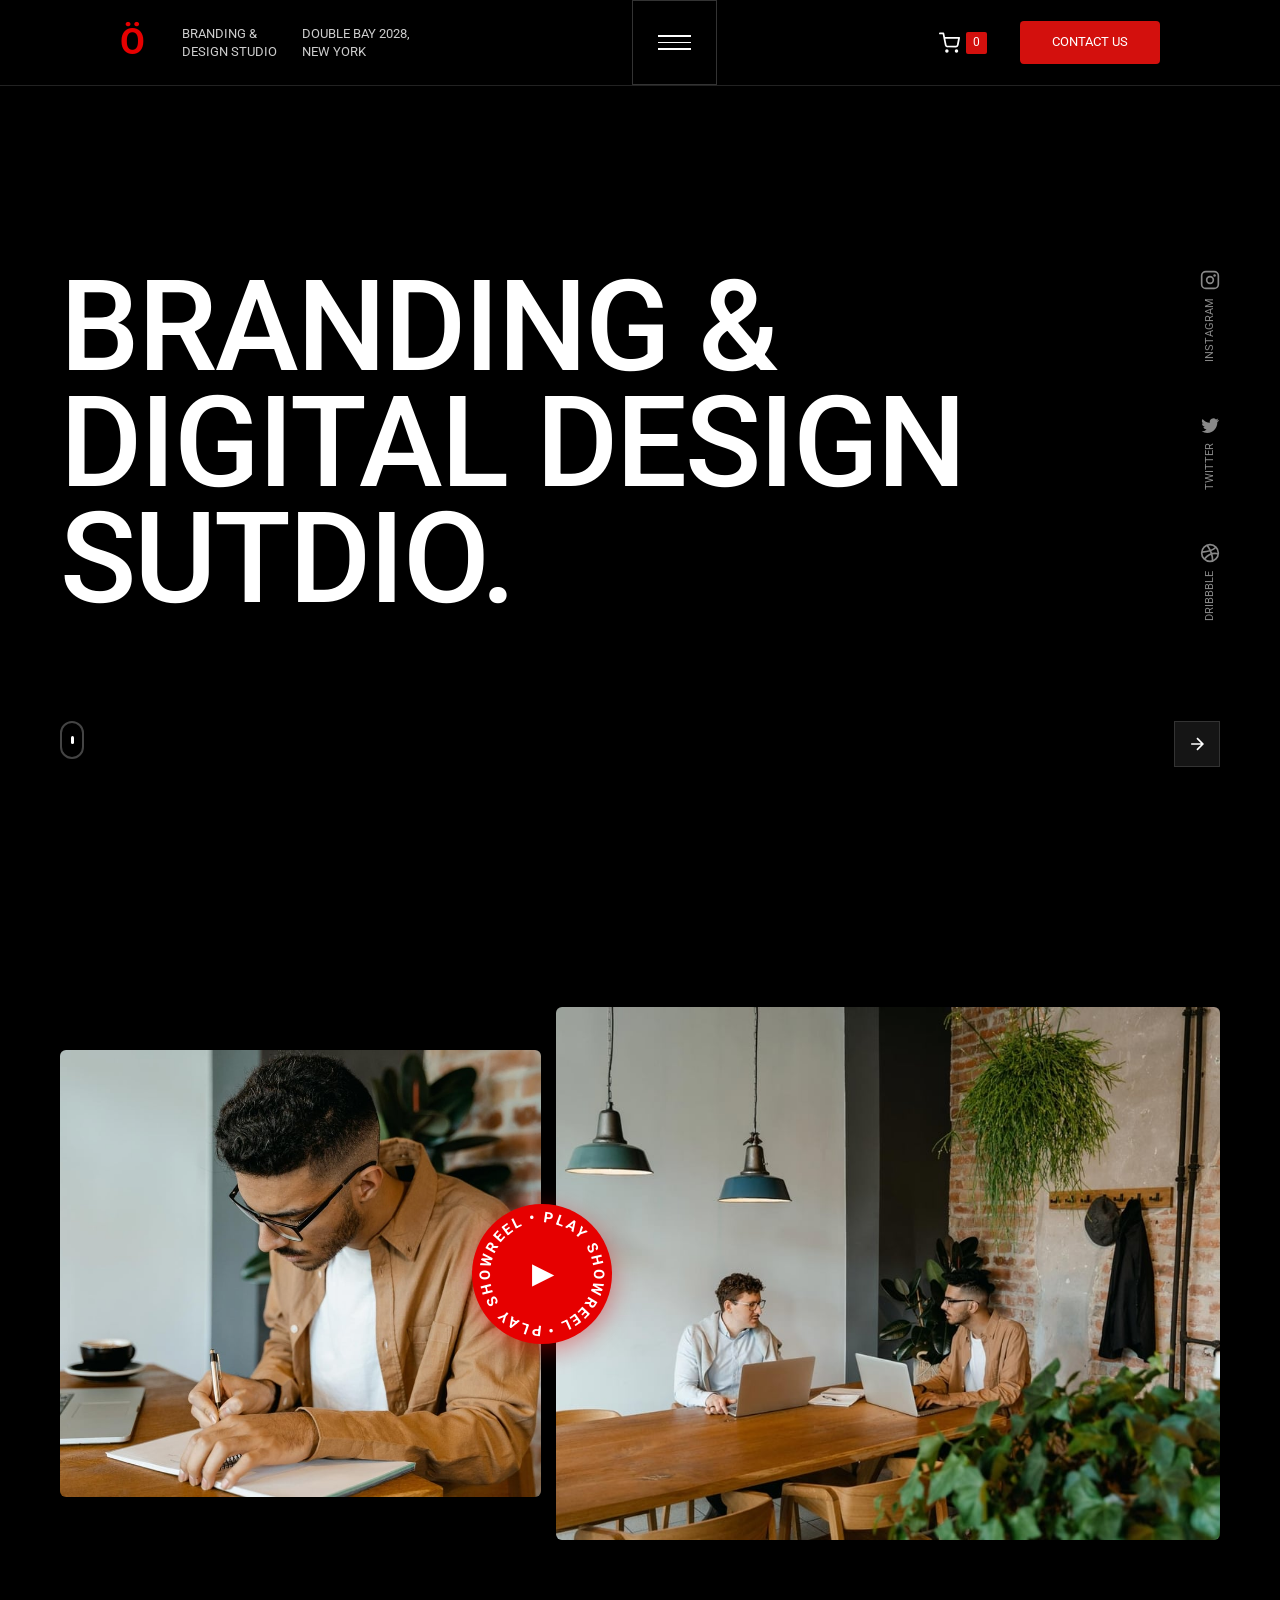
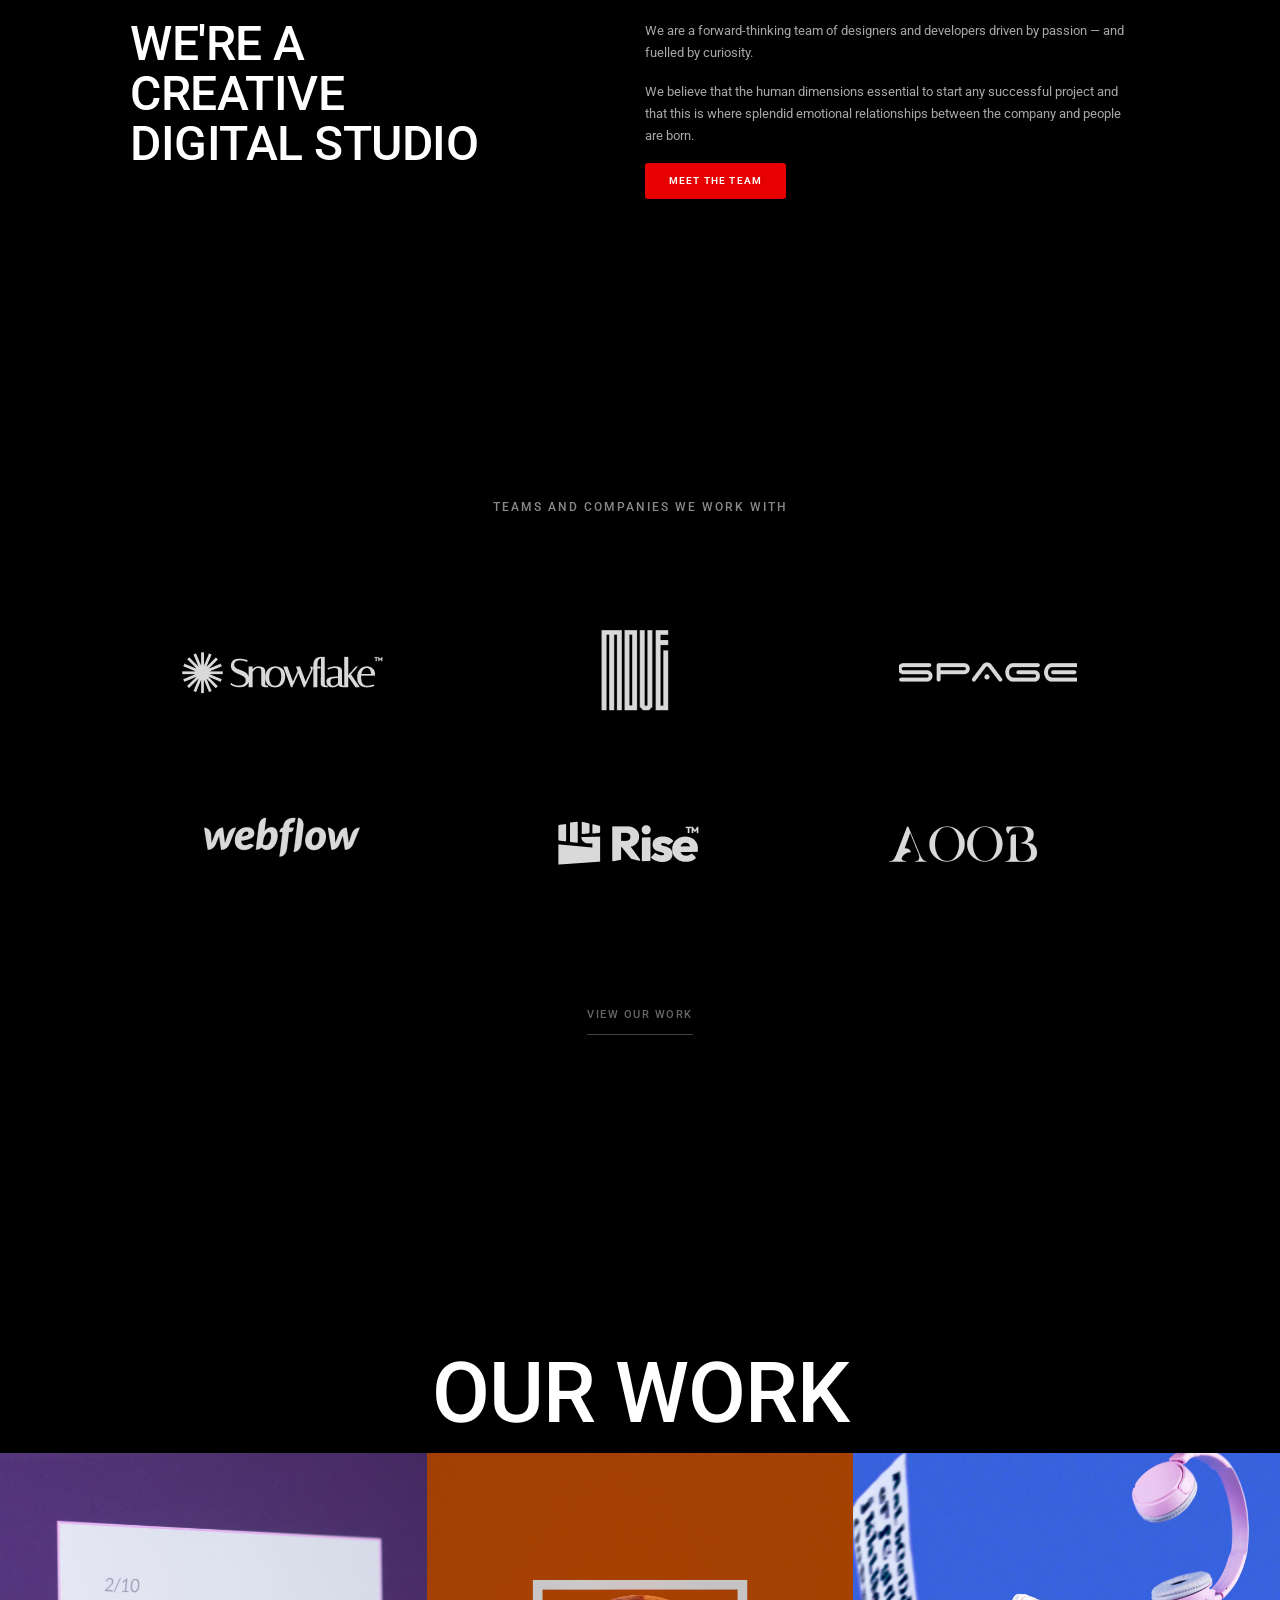
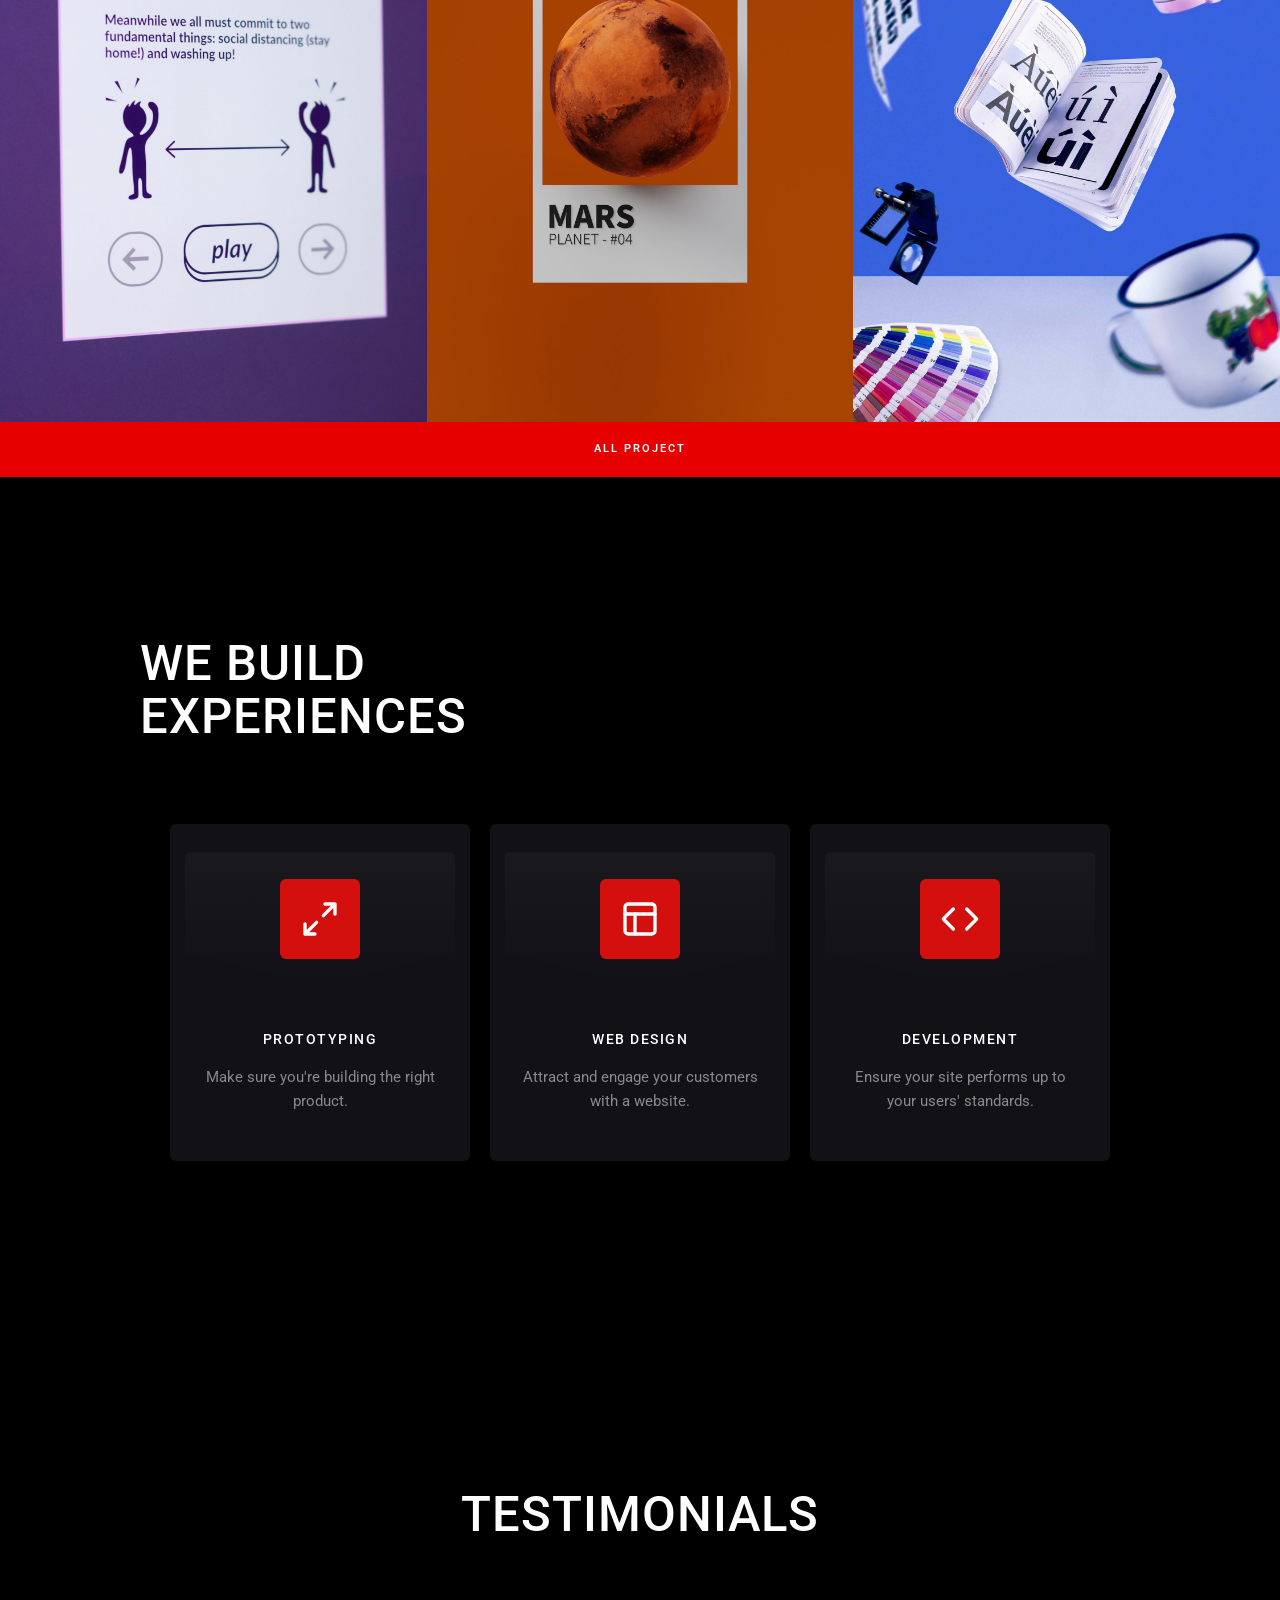
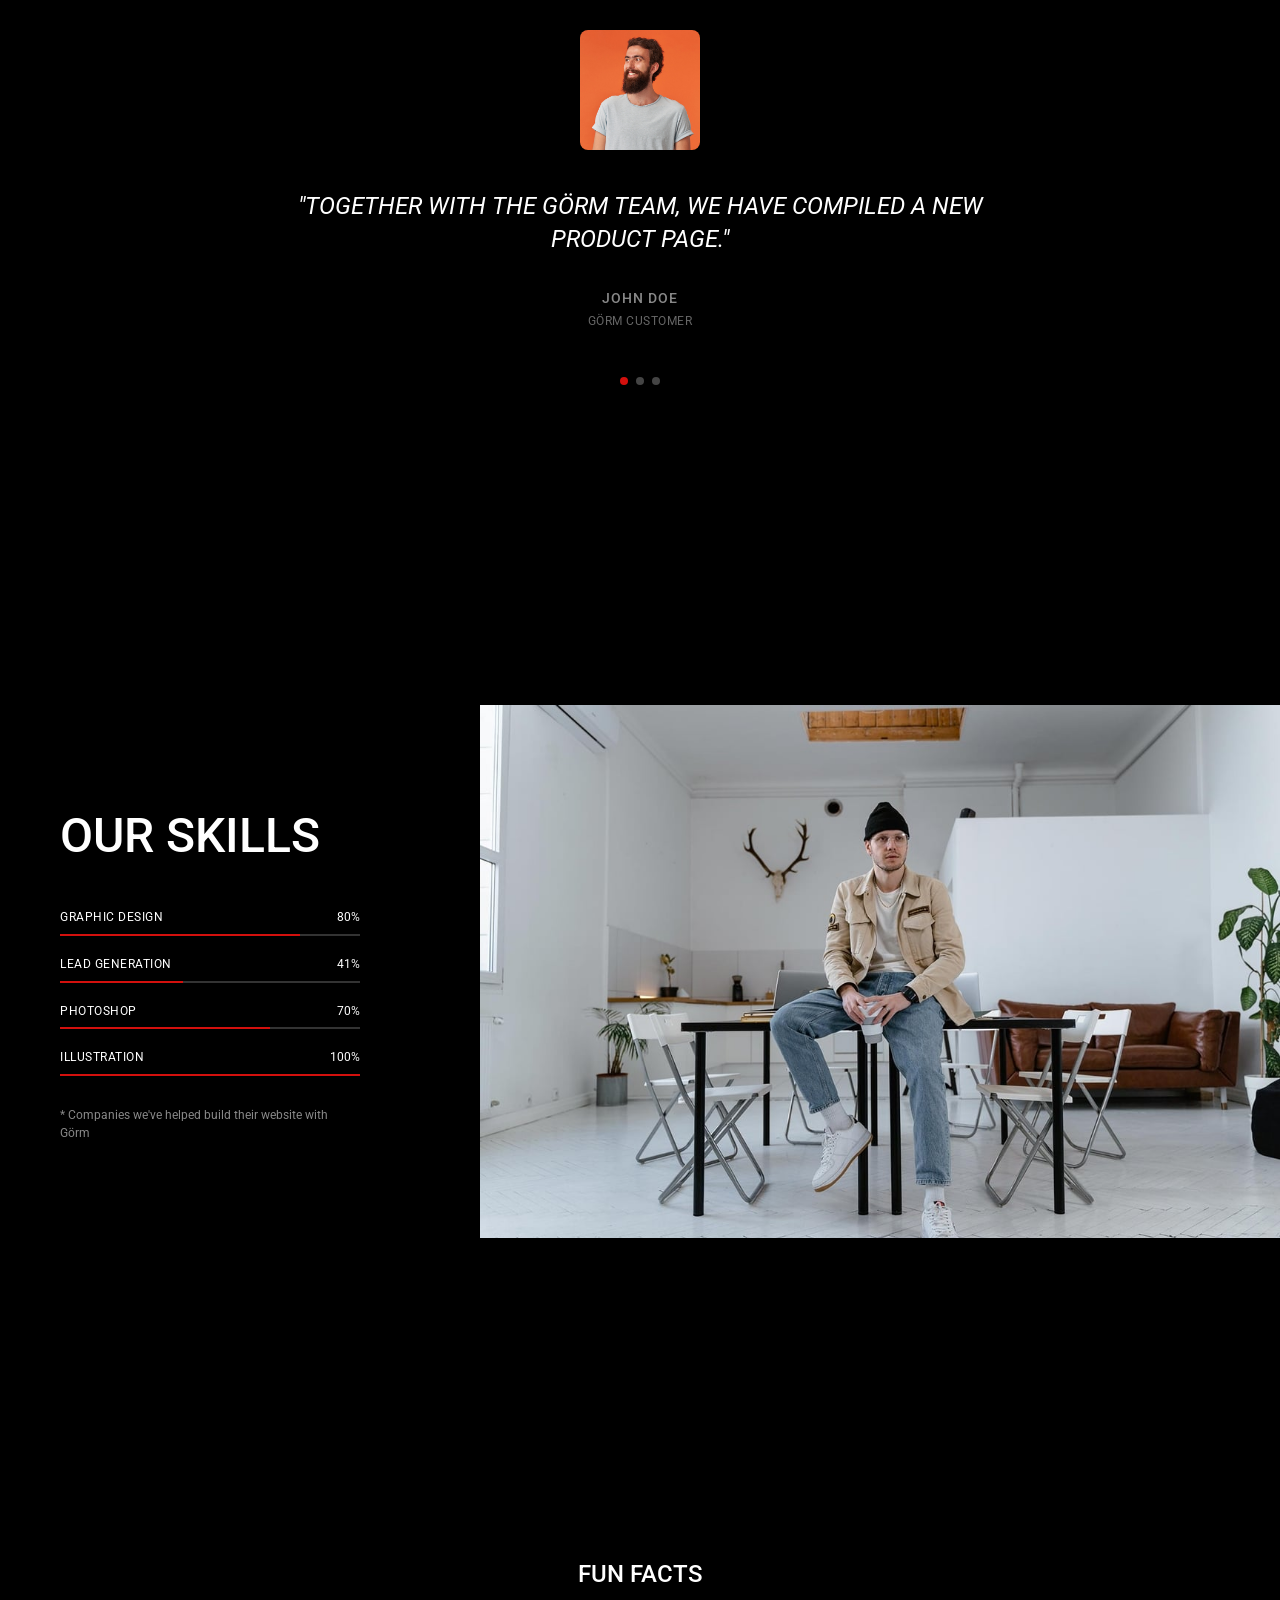
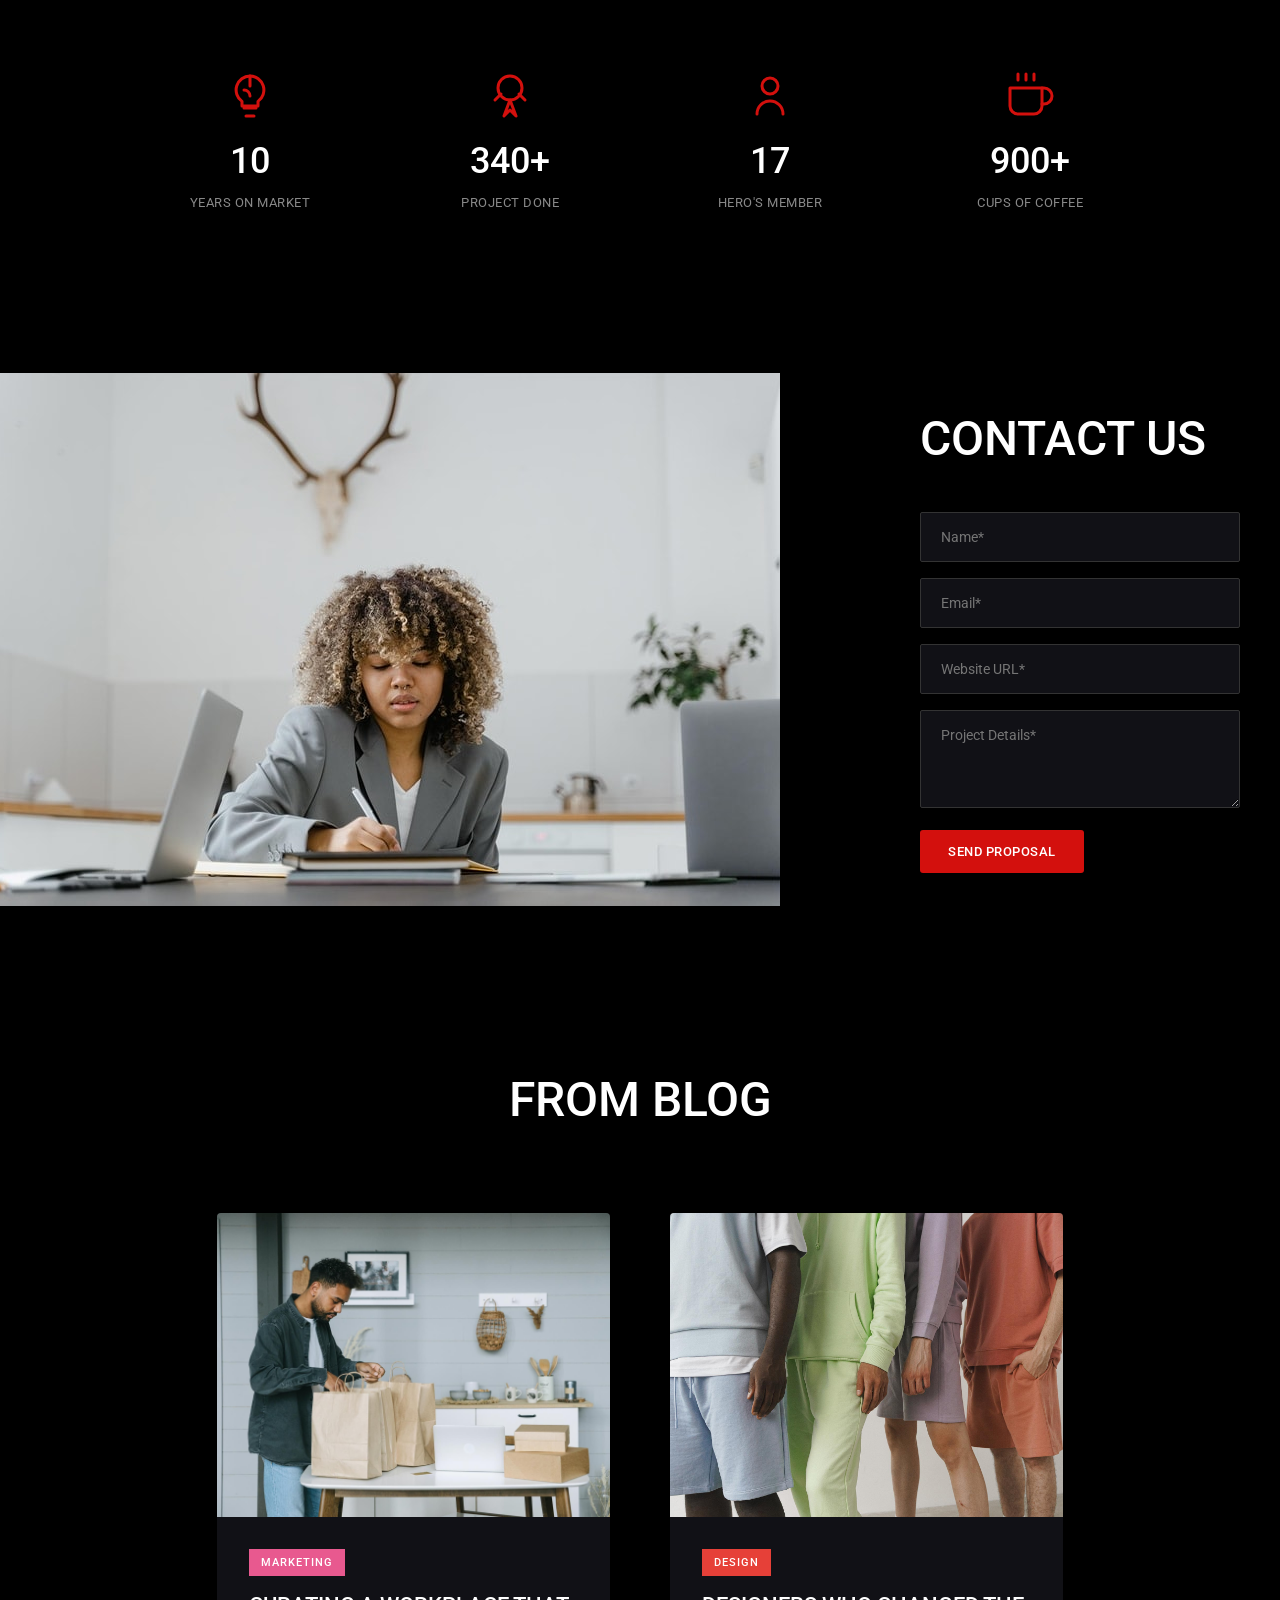
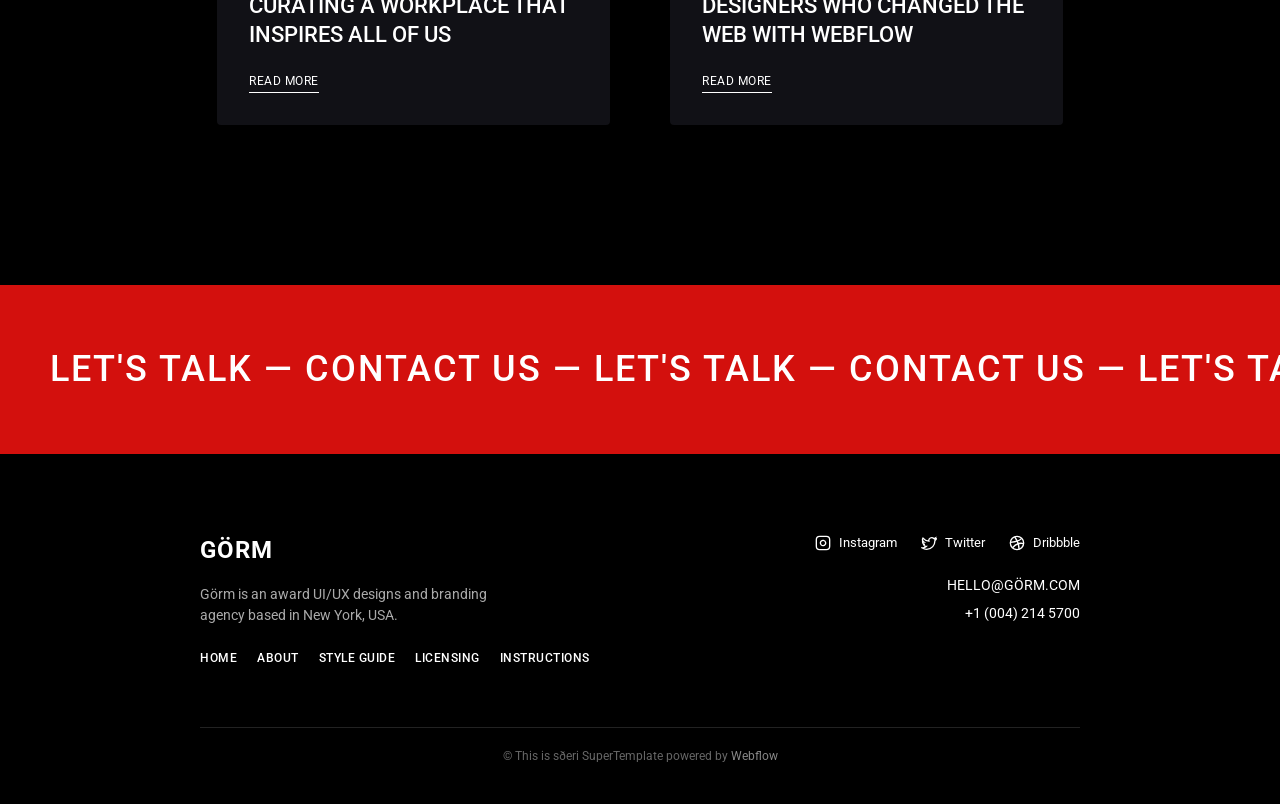
==== commit ba05da5b: "обновил файлы - вот готовая третья работа" ====
--- a/Лаб3/index.html
+++ b/Лаб3/index.html
@@ -8,7 +8,7 @@
   <link rel="preconnect" href="https://fonts.googleapis.com">
   <link rel="preconnect" href="https://fonts.gstatic.com" crossorigin>
   <link href="https://fonts.googleapis.com/css2?family=Roboto:wght@400;500;700;900&display=swap" rel="stylesheet">
-  <link rel="stylesheet" href="index(css).css" />
+  <link rel="stylesheet" href="style.css" />
 </head>
 <body>
 
@@ -45,48 +45,49 @@
 
   <!-- HERO SECTION -->
   <section class="hero">
-    <h1 class="hero-title">
-      BRANDING &<br>
-      DIGITAL DESIGN<br>
-      SUTDIO.
-    </h1>
-
-    <div class="social-links">
-      <a href="#" class="social-item">
-        <svg class="social-icon" viewBox="0 0 24 24" fill="none" stroke="currentColor" stroke-width="2">
-          <rect x="2" y="2" width="20" height="20" rx="5" ry="5"></rect>
-          <circle cx="12" cy="12" r="4"></circle>
-          <circle cx="17.5" cy="6.5" r="1.5" fill="currentColor" stroke="none"></circle>
+    <div class="hero-first-block">
+      <div class="hero-title">
+        BRANDING &<br>
+        DIGITAL DESIGN<br>
+        SUTDIO.
+      </div>
+      <div class="social-links">
+        <a href="#" class="social-item">
+          <svg class="social-icon" viewBox="0 0 24 24" fill="none" stroke="currentColor" stroke-width="2">
+            <rect x="2" y="2" width="20" height="20" rx="5" ry="5"></rect>
+            <circle cx="12" cy="12" r="4"></circle>
+            <circle cx="17.5" cy="6.5" r="1.5" fill="currentColor" stroke="none"></circle>
+          </svg>
+          <span>Instagram</span>
+        </a>
+        <a href="#" class="social-item">
+          <svg class="social-icon" viewBox="0 0 24 24" fill="currentColor">
+            <path d="M22.46 6c-.77.35-1.6.58-2.46.69a4.3 4.3 0 0 0 1.88-2.38 8.59 8.59 0 0 1-2.72 1.04 4.28 4.28 0 0 0-7.32 3.91A12.16 12.16 0 0 1 3 4.79a4.28 4.28 0 0 0 1.32 5.72 4.24 4.24 0 0 1-1.94-.54v.05a4.28 4.28 0 0 0 3.43 4.19 4.3 4.3 0 0 1-1.93.07 4.29 4.29 0 0 0 4 2.98A8.59 8.59 0 0 1 2 19.54a12.13 12.13 0 0 0 6.56 1.92c7.88 0 12.2-6.53 12.2-12.2l-.01-.56A8.72 8.72 0 0 0 23 5.96a8.49 8.49 0 0 1-2.54.7z"></path>
+          </svg>
+          <span>Twitter</span>
+        </a>
+        <a href="#" class="social-item">
+          <svg class="social-icon" viewBox="0 0 24 24" fill="none" stroke="currentColor" stroke-width="2">
+            <circle cx="12" cy="12" r="10"></circle>
+            <path d="M19.13 5.09C15.22 9.14 10 10.44 2.25 10.94"></path>
+            <path d="M21.75 12.84c-6.62-1.41-12.14 1-16.38 6.32"></path>
+            <path d="M8.56 2.75c4.37 6 6.56 12.56 6.56 18.5"></path>
+          </svg>
+          <span>Dribbble</span>
+        </a>
+      </div>
+    </div>
+    <div class="hero-second-block">
+      <div class="scroll-indicator">
+        <div class="mouse">
+          <div class="wheel"></div>
+        </div>
+      </div>
+      <div class="arrow-btn">
+        <svg width="20" height="20" viewBox="0 0 24 24" fill="none" stroke="white" stroke-width="2">
+          <path d="M5 12h14M12 5l7 7-7 7"/>
         </svg>
-        <span>Instagram</span>
-      </a>
-      <a href="#" class="social-item">
-        <svg class="social-icon" viewBox="0 0 24 24" fill="currentColor">
-          <path d="M22.46 6c-.77.35-1.6.58-2.46.69a4.3 4.3 0 0 0 1.88-2.38 8.59 8.59 0 0 1-2.72 1.04 4.28 4.28 0 0 0-7.32 3.91A12.16 12.16 0 0 1 3 4.79a4.28 4.28 0 0 0 1.32 5.72 4.24 4.24 0 0 1-1.94-.54v.05a4.28 4.28 0 0 0 3.43 4.19 4.3 4.3 0 0 1-1.93.07 4.29 4.29 0 0 0 4 2.98A8.59 8.59 0 0 1 2 19.54a12.13 12.13 0 0 0 6.56 1.92c7.88 0 12.2-6.53 12.2-12.2l-.01-.56A8.72 8.72 0 0 0 23 5.96a8.49 8.49 0 0 1-2.54.7z"></path>
-        </svg>
-        <span>Twitter</span>
-      </a>
-      <a href="#" class="social-item">
-        <svg class="social-icon" viewBox="0 0 24 24" fill="none" stroke="currentColor" stroke-width="2">
-          <circle cx="12" cy="12" r="10"></circle>
-          <path d="M19.13 5.09C15.22 9.14 10 10.44 2.25 10.94"></path>
-          <path d="M21.75 12.84c-6.62-1.41-12.14 1-16.38 6.32"></path>
-          <path d="M8.56 2.75c4.37 6 6.56 12.56 6.56 18.5"></path>
-        </svg>
-        <span>Dribbble</span>
-      </a>
-    </div>
-
-    <div class="scroll-indicator">
-      <div class="mouse">
-        <div class="wheel"></div>
-      </div>
-    </div>
-
-    <div class="arrow-btn">
-      <svg width="20" height="20" viewBox="0 0 24 24" fill="none" stroke="white" stroke-width="2">
-        <path d="M5 12h14M12 5l7 7-7 7"/>
-      </svg>
+      </div>
     </div>
   </section>
 
@@ -191,11 +192,12 @@
       <div class="services-grid">
         <div class="service-card">
           <div class="icon-wrapper">
-            <div class="icon-bg"></div>
-            <div class="icon-box">
-              <svg viewBox="0 0 24 24" fill="none" stroke="currentColor" stroke-width="2" stroke-linecap="round" stroke-linejoin="round">
-                <path d="M15 3h6v6M9 21H3v-6M21 3l-7 7M3 21l7-7"/>
-              </svg>
+            <div class="icon-bg">
+              <div class="icon-box">
+                <svg viewBox="0 0 24 24" fill="none" stroke="currentColor" stroke-width="2"   stroke-linecap="round" stroke-linejoin="round">
+                  <path d="M15 3h6v6M9 21H3v-6M21 3l-7 7M3 21l7-7"/>
+                </svg>
+              </div>
             </div>
           </div>
           <h3>PROTOTYPING</h3>
@@ -204,13 +206,14 @@
 
         <div class="service-card">
           <div class="icon-wrapper">
-            <div class="icon-bg"></div>
-            <div class="icon-box">
-              <svg viewBox="0 0 24 24" fill="none" stroke="currentColor" stroke-width="2" stroke-linecap="round" stroke-linejoin="round">
-                <rect x="3" y="3" width="18" height="18" rx="2"/>
-                <line x1="3" y1="9" x2="21" y2="9"/>
-                <line x1="9" y1="21" x2="9" y2="9"/>
-              </svg>
+            <div class="icon-bg">
+              <div class="icon-box">
+                <svg viewBox="0 0 24 24" fill="none" stroke="currentColor" stroke-width="2" stroke-linecap="round" stroke-linejoin="round">
+                  <rect x="3" y="3" width="18" height="18" rx="2"/>
+                  <line x1="3" y1="9" x2="21" y2="9"/>
+                  <line x1="9" y1="21" x2="9" y2="9"/>
+                </svg>
+              </div>
             </div>
           </div>
           <h3>WEB DESIGN</h3>
@@ -219,12 +222,13 @@
 
         <div class="service-card">
           <div class="icon-wrapper">
-            <div class="icon-bg"></div>
-            <div class="icon-box">
-              <svg viewBox="0 0 24 24" fill="none" stroke="currentColor" stroke-width="2" stroke-linecap="round" stroke-linejoin="round">
-                <polyline points="16 18 22 12 16 6"/>
-                <polyline points="8 6 2 12 8 18"/>
-              </svg>
+            <div class="icon-bg">
+              <div class="icon-box">
+                <svg viewBox="0 0 24 24" fill="none" stroke="currentColor" stroke-width="2" stroke-linecap="round" stroke-linejoin="round">
+                  <polyline points="16 18 22 12 16 6"/>
+                  <polyline points="8 6 2 12 8 18"/>
+                </svg>
+              </div>
             </div>
           </div>
           <h3>DEVELOPMENT</h3>
--- a/Лаб3/style.css
+++ b/Лаб3/style.css
@@ -0,0 +1,1344 @@
+/* ================= RESET & BASE ================= */
+*{padding: 0;margin: 0;border: 0;}
+*,*:before,*:after{-moz-box-sizing: border-box;-webkit-box-sizing: border-box;box-sizing: border-box;}
+:focus,:active{outline: none;}
+a:focus,a:active{outline: none;}
+nav,footer,header,aside{display: block;}
+html,body{height:100%;width:100%;font-size:100%;line-height:1;font-size:14px;-ms-text-size-adjust:100%;-moz-text-size-adjust:100%;-webkit-text-size-adjust:100%;}
+input,button,textarea{font-family:inherit;}
+input::-ms-clear{display: none;}
+button{cursor: pointer;}
+button::-moz-focus-inner{padding:0;border:0;}
+a,a:visited{text-decoration: none;}
+a:hover{text-decoration: none;}
+ul li{list-style: none;}
+img{vertical-align: top;}
+h1,h2,h3,h4,h5,h6{font-size:inherit;font-weight: inherit;}
+
+* {
+  margin: 0;    /* Сброс внешних отступов */
+  padding: 0;   /* Сброс внутренних отступов */
+  box-sizing: border-box; /* Учитывать рамки в ширине */
+}
+
+body {
+  font-family: 'Roboto', sans-serif;
+  background-color: #000;
+  color: #fff;
+  line-height: 1.4;
+  overflow-x: hidden; /* Скрыть горизонтальную прокрутку */
+  
+  /* === ГЛАВНЫЙ РАЗМЕР СТРАНИЦЫ === */
+  height: 7791px;       /* Высота страницы (под Figma) */
+  width: 100%;
+  max-width: 1440px;    /* Максимальная ширина макета */
+  margin: 0 auto;       /* Центрирование страницы */
+}
+
+/* ================= HEADER (ШАПКА) ================= */
+.site-header {
+  /* --- НАСТРОЙКИ ШАПКИ --- */
+  position: fixed;      /* Приклеить к верху экрана */
+  top: 0;               /* Отступ сверху */
+  left: 0;              /* Отступ слева */
+  right: 0;             /* Отступ справа */
+  height: 86px;         /* Высота шапки */
+  background: #000;     /* Цвет фона */
+  border-bottom: 1px solid #222; /* Нижняя линия */
+  display: flex;        /* Флексбокс для выравнивания */
+  justify-content: space-between; /* Распределить элементы */
+  align-items: center;  /* Выравнивание по центру */
+  padding: 0 120px;      /* ОТСТУПЫ ПО БОКАМ (верх/низ 0, лево/право 60px) */
+  z-index: 100;         /* Поверх всех элементов */
+  max-width: 1440px;
+  margin: 0 auto;
+}
+
+.header-left {
+  /* --- ЛЕВАЯ ЧАСТЬ ШАПКИ (ЛОГО + ТЕКСТ) --- */
+  display: flex;
+  align-items: center;
+  gap: 37px;            /* Расстояние между лого и текстом */
+  max-width: 323px;
+  height: 36px;
+}
+
+.logo {
+  /* --- ЛОГОТИП Ö --- */
+  font-size: 2.6rem;    /* Размер шрифта */
+  font-weight: 700;     /* Жирность */
+  color: #e60000;       /* Красный цвет */
+}
+
+.header-text {
+  /* --- ТЕКСТ "BRANDING & DESIGN STUDIO" И АДРЕС --- */
+  display: flex;
+  gap: 25px;            /* Расстояние между строками адреса */
+  font-size: 0.9rem;    /* Размер шрифта */
+  text-transform: uppercase;
+  color: #ccc;
+}
+
+.header-center {
+  /* --- КНОПКА МЕНЮ ПО ЦЕНТРУ --- */
+  height: 86px;
+  display: flex;
+  align-items: center;
+}
+
+.menu-btn {
+  /* --- КНОПКА МЕНЮ (БУРГЕР) --- */
+  width: 85px;          /* Ширина кнопки */
+  height: 85px;         /* Высота кнопки */
+  background: transparent;
+  border: 1px solid #333;
+  cursor: pointer;
+  display: flex;
+  flex-direction: column;
+  justify-content: center;
+  align-items: center;
+  gap: 5px;             /* Расстояние между полосками */
+}
+
+.menu-btn span {
+  width: 33px;          /* Длина полосок */
+  height: 1.5px;        /* Толщина полосок */
+  background: #fff;
+}
+
+.header-right {
+  /* --- ПРАВАЯ ЧАСТЬ ШАПКИ (КОРЗИНА + КНОПКА) --- */
+  display: flex;
+  align-items: center;
+  gap: 33px;            /* Расстояние между корзиной и кнопкой */
+}
+
+.cart {
+  /* --- КОРЗИНА ПОКУПОК --- */
+  display: flex;
+  align-items: center;
+  gap: 6px;             /* Зазор между иконкой и цифрой */
+  width: 48px;
+  height: 23px;
+}
+
+.cart-icon {
+  width: 22px;          /* Размер иконки корзины */
+  height: 22px;
+  stroke: #fff;
+}
+
+.cart-badge {
+  /* --- КРАСНЫЙ КВАДРАТИК С ЦИФРОЙ 0 --- */
+  width: 22px;          /* Ширина */
+  height: 22px;         /* Высота */
+  background: #D3100D;
+  color: #fff;
+  font-size: 12px;
+  display: flex;
+  align-items: center;
+  justify-content: center;
+  border-radius: 2px;
+}
+
+.btn-contact {
+  /* --- КНОПКА "CONTACT US" --- */
+  width: 140px;         /* Ширина кнопки */
+  height: 43px;         /* Высота кнопки */
+  background: #D3100D;
+  color: #fff;
+  text-decoration: none;
+  display: flex;
+  align-items: center;
+  justify-content: center;
+  font-size: 13px;
+  text-transform: uppercase;
+  border-radius: 4px;
+  transition: background 0.3s;
+}
+
+.btn-contact:hover { background: #cc0000; }
+
+/* ================= HERO SECTION (ГЛАВНЫЙ ЭКРАН) ================= */
+.hero {
+  /* --- РАСПОЛОЖЕНИЕ ПЕРВОГО ЭКРАНА --- */
+  padding: 0 60px;      /* ОТСТУПЫ КОНТЕНТА ОТ КРАЕВ (верх/низ 0, лево/право 60) */
+  overflow: hidden;
+  max-width: 1440px;
+  margin: 270px auto 0;
+}
+
+.hero-first-block {
+  display: flex;
+  width: 100%;
+  justify-content: space-between;
+}
+
+.hero-title {
+  /* --- ЗАГОЛОВОК "BRANDING & DIGITAL DESIGN SUTDIO." --- */
+  font-size: clamp(4rem, 10vw, 9rem); /* Адаптивный размер шрифта */
+  font-weight: 500;
+  line-height: 0.92;
+  letter-spacing: -2px;
+  text-transform: uppercase;
+  max-width: 1200px;
+  color: #fff;
+}
+
+.social-links {
+  width: 20px;
+  height: 351px;        /* Высота блока соцсетей */
+  display: flex;
+  flex-direction: column;
+  justify-content: space-between;
+  align-items: center;
+}
+
+.social-item {
+  display: flex;
+  flex-direction: column;
+  align-items: center;
+  gap: 8px;             /* Расстояние между иконкой и текстом */
+  color: #888;
+  text-decoration: none;
+  transition: color 0.3s;
+}
+
+.social-item:hover { color: #fff; }
+
+.social-icon {
+  width: 20px;          /* Размер иконок соцсетей */
+  height: 20px;
+}
+
+.social-item span {
+  font-size: 11px;
+  text-transform: uppercase;
+  writing-mode: vertical-rl; /* Вертикальный текст */
+  transform: rotate(180deg);
+}
+
+.hero-second-block {
+  display: flex;
+  margin: 100px 0 0 0;
+  justify-content: space-between;
+}
+
+.scroll-indicator {
+}
+
+.mouse {
+  width: 24px;          /* Ширина мышки */
+  height: 38px;         /* Высота мышки */
+  border: 2px solid #444;
+  border-radius: 12px;
+  display: flex;
+  align-items: center;
+  justify-content: center;
+}
+
+.wheel {
+  width: 3px;           /* Ширина колесика */
+  height: 8px;          /* Высота колесика */
+  background: #fff;
+  border-radius: 2px;
+  animation: scrollWheel 2s infinite; /* Анимация прокрутки */
+}
+
+@keyframes scrollWheel {
+  0% { opacity: 1; transform: translateY(0); }
+  100% { opacity: 0; transform: translateY(12px); }
+}
+
+.arrow-btn {
+  /* --- КНОПКА-СТРЕЛКА ВНИЗУ СПРАВА --- */
+  width: 46px;          /* Размер кнопки */
+  height: 46px;
+  background: #151515;
+  border: 1px solid #333;
+  display: flex;
+  align-items: center;
+  justify-content: center;
+  cursor: pointer;
+  transition: all 0.3s;
+}
+
+.arrow-btn:hover {
+  background: #e60000;
+  border-color: #e60000;
+}
+
+/* ================= SECTION 2: ABOUT STUDIO ================= */
+.about-studio {
+  /* --- ОТСТУПЫ СЕКЦИИ "О СТУДИИ" --- */
+  padding-top: 160px;   /* СДВИГ ВНИЗ (отступ сверху) */
+  padding-bottom: 140px;/* СДВИГ ВВЕРХ (отступ снизу) */
+  padding-left: 0;
+  padding-right: 0;
+  background: #000;
+  overflow: visible;
+}
+
+.about-container {
+  max-width: 1300px;
+  margin: 0 auto;
+  padding: 0 60px;      /* Внутренние отступы контейнера */
+  overflow: visible;
+}
+
+.images-wrapper {
+  /* --- БЛОК С ФОТО И КНОПКОЙ PLAY --- */
+  position: relative;
+  height: 533px;        /* Высота блока фото */
+  margin: 80px 0;  /* ОТСТУП ДО ТЕКСТА (снизу) */
+
+  display: flex;
+  align-items: center;
+  justify-content: center;
+}
+
+.image-box {
+  overflow: hidden;
+  border-radius: 6px;
+}
+
+.image-left {
+  /* --- ЛЕВОЕ ФОТО --- */
+  width: 580px;         /* Ширина левого фото */
+  height: 447px;        /* Высота левого фото */
+  left: calc(50% - 580px - 10px); /* Позиция */
+}
+
+.image-right {
+  /* --- ПРАВОЕ ФОТО --- */
+  width: 800px;         /* Ширина правого фото */
+  height: 533px;        /* Высота правого фото */
+  left: calc(50% + 10px); /* Позиция (выходит за правый край) */
+  margin: 0 0 0 15px;
+}
+
+.image-box img {
+  width: 100%;
+  height: 100%;
+  object-fit: cover;
+  transition: transform 0.4s ease;
+}
+
+.image-box:hover img { transform: scale(1.02); }
+
+.play-button-between {
+  /* --- КНОПКА PLAY SHOWREEL --- */
+  position: absolute; /* Подругому никак */
+  top: 50%;
+  left: 50%;
+  transform: translate(-120%, -50%);
+  width: 140px;         /* Размер кнопки Play */
+  height: 140px;
+  background: #e60000;
+  border-radius: 50%;
+  display: flex;
+  align-items: center;
+  justify-content: center;
+  cursor: pointer;
+  box-shadow: 0 6px 25px rgba(230, 0, 0, 0.4);
+  z-index: 20;
+  transition: all 0.3s ease;
+}
+
+.play-button-between:hover {
+  background: #cc0000;
+  transform: translate(-120%, -50%) scale(1.05);
+}
+
+.play-button-between svg {
+  width: 100%;
+  height: 100%;
+  position: absolute; /* Подругому никак */
+  top: 0;
+  left: 0;
+  transform: rotate(-90deg);
+}
+
+.play-button-between text {
+  font-size: 10.5px;
+  font-weight: 700;
+  letter-spacing: 1.5px;
+  fill: #fff;
+  text-transform: uppercase;
+}
+
+.play-icon-center {
+  position: absolute; /* Подругому никак */
+  font-size: 2.1rem;
+  color: #fff;
+  z-index: 2;
+  margin-left: 2px;
+}
+
+.text-content-wrapper {
+  /* --- ТЕКСТОВЫЙ БЛОК ПОД ФОТО --- */
+  display: grid;
+  grid-template-columns: 1fr 1.2fr; /* Пропорции колонок */
+  gap: 60px;            /* Расстояние между заголовком и текстом */
+  align-items: start;
+  max-width: 1100px;
+  margin: 70px auto 0;
+  padding-left: 40px;   /* Сдвиг текста вправо */
+}
+
+.content-left h2 {
+  /* --- ЗАГОЛОВОК "WE'RE A CREATIVE DIGITAL STUDIO" --- */
+  font-size: clamp(2.2rem, 4vw, 3.4rem);
+  font-weight: 500;
+  line-height: 1.05;
+  letter-spacing: -0.5px;
+  text-transform: uppercase;
+  margin: 0;
+  color: #fff;
+}
+
+.content-right p {
+  font-size: 0.95rem;
+  line-height: 1.65;
+  color: #a8a8a8;
+  margin-bottom: 1.2rem;
+  max-width: 480px;
+}
+
+.btn-meet-team {
+  /* --- КНОПКА "MEET THE TEAM" --- */
+  display: inline-block;
+  background: #e60000;
+  color: #fff;
+  text-decoration: none;
+  padding: 11px 24px;
+  font-size: 0.7rem;
+  font-weight: 600;
+  text-transform: uppercase;
+  letter-spacing: 1.2px;
+  border-radius: 3px;
+  transition: background 0.3s;
+}
+
+.btn-meet-team:hover { background: #cc0000; }
+
+/* ================= SECTION 3: CLIENTS / LOGOS ================= */
+.clients-section {
+  /* --- СЕКЦИЯ ЛОГОТИПОВ КЛИЕНТОВ --- */
+  padding-top: 160px;   /* СДВИГ ВНИЗ */
+  padding-bottom: 160px;/* СДВИГ ВВЕРХ */
+  padding-left: 40px;
+  padding-right: 40px;
+  background: #000;
+  text-align: center;
+}
+
+.clients-container {
+  max-width: 1000px;
+  margin: 0 auto;
+}
+
+.clients-title {
+  font-size: 0.85rem;
+  font-weight: 500;
+  letter-spacing: 2px;
+  text-transform: uppercase;
+  color: #888;
+  margin-bottom: 100px; /* ОТСТУП ДО ЛОГОТИПОВ (снизу) */
+}
+
+.logos-grid {
+  display: grid;
+  grid-template-columns: repeat(3, 1fr);
+  gap: 80px 50px;       /* ОТСТУПЫ: 80px вертикально, 50px горизонтально */
+  margin-bottom: 100px; /* ОТСТУП ДО КНОПКИ (снизу) */
+  align-items: center;
+  justify-items: center;
+}
+
+.logo-item {
+  width: 100%;
+  display: flex;
+  justify-content: center;
+  align-items: center;
+  height: 100px;
+}
+
+.logo-item img {
+  display: block;
+  opacity: 0.85;
+  transition: all 0.3s ease;
+  filter: brightness(100%);
+}
+
+.logo-item img:hover {
+  opacity: 1;
+  transform: scale(1.05);
+  cursor: pointer;
+}
+
+
+.btn-view-work {
+  display: inline-block;
+  color: #666;
+  text-decoration: none;
+  font-size: 0.75rem;
+  font-weight: 500;
+  letter-spacing: 1.5px;
+  text-transform: uppercase;
+  padding: 12px 0;
+  border-bottom: 1px solid #444;
+  transition: all 0.3s;
+}
+
+.btn-view-work:hover {
+  color: #fff;
+  border-bottom-color: #fff;
+}
+
+/* ================= SECTION 4: OUR WORK / PORTFOLIO ================= */
+.work-section {
+  /* --- СЕКЦИЯ ПОРТФОЛИО --- */
+  padding-top: 140px;   /* СДВИГ ВНИЗ */
+  padding-bottom: 0;
+  padding-left: 0;
+  padding-right: 0;
+  background: #000;
+}
+
+.work-container {
+  width: 100%;
+  margin: 0 auto;
+}
+
+.work-title {
+  font-size: clamp(3rem, 8vw, 6rem);
+  font-weight: 500;
+  letter-spacing: -1px;
+  text-transform: uppercase;
+  text-align: center;
+  margin-bottom: 0;
+  color: #fff;
+  padding: 0 60px;
+}
+
+.work-grid {
+  display: grid;
+  grid-template-columns: repeat(3, 1fr);
+  gap: 0;               /* Без отступов между фото */
+  margin-bottom: 0;
+}
+
+.work-item {
+  position: relative;
+  overflow: hidden;
+  aspect-ratio: 3/4;    /* Пропорция фото */
+}
+
+.work-item img {
+  width: 100%;
+  height: 100%;
+  object-fit: cover;
+  transition: transform 0.5s ease;
+  display: block;
+}
+
+.work-item:hover img { transform: scale(1.05); }
+
+.btn-all-projects {
+  display: block;
+  width: 100%;
+  max-width: 100%;
+  background: #e60000;
+  color: #fff;
+  text-align: center;
+  text-decoration: none;
+  padding: 20px 40px;
+  font-size: 0.75rem;
+  font-weight: 600;
+  letter-spacing: 2px;
+  text-transform: uppercase;
+  transition: background 0.3s;
+}
+
+.btn-all-projects:hover { background: #cc0000; }
+
+/* ================= SECTION 5: SERVICES ================= */
+.services-section {
+  /* --- СЕКЦИЯ УСЛУГ --- */
+  padding-top: 160px;   /* СДВИГ ВНИЗ */
+  padding-bottom: 160px;/* СДВИГ ВВЕРХ */
+  padding-left: 40px;
+  padding-right: 40px;
+  background: #000;
+}
+
+.services-container {
+  max-width: 1000px;
+  margin: 0 auto;
+}
+
+.services-title {
+  font-size: clamp(2.5rem, 4vw, 3.5rem);
+  font-weight: 500;
+  line-height: 1.1;
+  text-transform: uppercase;
+  letter-spacing: 1px;
+  color: #fff;
+  margin-bottom: 80px;  /* ОТСТУП ДО КАРТОЧЕК (снизу) */
+}
+
+.services-grid {
+  display: grid;
+  grid-template-columns: repeat(3, 300px); /* 3 колонки по 300px */
+  gap: 20px;            /* РАССТОЯНИЕ МЕЖДУ КАРТОЧКАМИ */
+  justify-content: center;
+}
+
+.service-card {
+  width: 300px;
+  height: 337px;        /* Высота карточки */
+  background: #111116;
+  border-radius: 6px;
+  padding: 48px 32px;   /* ВНУТРЕННИЕ ОТСТУПЫ: верх/низ 48px, лево/право 32px */
+  text-align: center;
+  display: flex;
+  flex-direction: column;
+  align-items: center;
+  justify-content: flex-start;
+  transition: transform 0.3s ease;
+}
+
+.service-card:hover { transform: translateY(-4px); }
+
+.icon-wrapper {
+  width: 270px;
+  height: 150px;
+  display: flex;
+  align-items: center;
+  justify-content: center;
+  margin-bottom: 24px;  /* ОТСТУП ДО ТЕКСТА (снизу) */
+  position: relative;
+}
+
+.icon-bg {
+  display: flex;
+  align-items: center;
+  justify-content: center;
+  width: 100%;
+  height: 100%;
+  background: linear-gradient(180deg, rgba(255,255,255,0.03) 0%, rgba(255,255,255,0) 100%);
+  clip-path: polygon(0 0, 100% 0, 100% 75%, 50% 100%, 0 75%); /* Форма трапеции */
+  border-radius: 6px;
+  margin: 0 0 40px 0;
+}
+
+.icon-box {
+  position: relative;
+  z-index: 2;
+  width: 80px;          /* Размер красного квадрата */
+  height: 80px;
+  background: #D3100D;
+  border-radius: 6px;
+  display: flex;
+  align-items: center;
+  justify-content: center;
+}
+
+.icon-box svg {
+  width: 40px;          /* Размер иконки внутри квадрата */
+  height: 40px;
+  stroke: #fff;
+  fill: none;
+  stroke-width: 2;
+  stroke-linecap: round;
+  stroke-linejoin: round;
+}
+
+.service-card h3 {
+  font-size: 14px;
+  font-weight: 500;
+  letter-spacing: 1.5px;
+  text-transform: uppercase;
+  color: #fff;
+  margin-bottom: 16px;
+}
+
+.service-card p {
+  font-size: 15px;
+  line-height: 1.6;
+  color: #8a8a8a;
+  margin: 0;
+}
+
+/* ================= SECTION 6: TESTIMONIALS ================= */
+.testimonials-section {
+  /* --- СЕКЦИЯ ОТЗЫВОВ --- */
+  padding-top: 160px;   /* СДВИГ ВНИЗ */
+  padding-bottom: 160px;/* СДВИГ ВВЕРХ */
+  padding-left: 40px;
+  padding-right: 40px;
+  background: #000;
+  text-align: center;
+}
+
+.testimonials-container {
+  max-width: 800px;
+  margin: 0 auto;
+}
+
+.testimonials-title {
+  font-size: clamp(2.5rem, 4vw, 3.5rem);
+  font-weight: 500;
+  letter-spacing: 1px;
+  text-transform: uppercase;
+  color: #fff;
+  margin-bottom: 80px;  /* ОТСТУП ДО ОТЗЫВА (снизу) */
+}
+
+.testimonial-card {
+  display: flex;
+  flex-direction: column;
+  align-items: center;
+  gap: 32px;            /* Расстояние между элементами отзыва */
+}
+
+.testimonial-image {
+  width: 120px;         /* Размер фото */
+  height: 120px;
+  border-radius: 8px;
+  overflow: hidden;
+  margin-bottom: 8px;
+}
+
+.testimonial-image img {
+  width: 100%;
+  height: 100%;
+  object-fit: cover;
+}
+
+.testimonial-text {
+  font-size: 24px;
+  font-weight: 400;
+  line-height: 1.4;
+  color: #fff;
+  max-width: 700px;
+  margin: 0;
+  font-style: italic;
+}
+
+.testimonial-author {
+  display: flex;
+  flex-direction: column;
+  gap: 4px;
+}
+
+.author-name {
+  font-size: 14px;
+  font-weight: 500;
+  letter-spacing: 1px;
+  text-transform: uppercase;
+  color: #888;
+}
+
+.author-role {
+  font-size: 12px;
+  font-weight: 400;
+  letter-spacing: 0.5px;
+  text-transform: uppercase;
+  color: #666;
+}
+
+.testimonial-dots {
+  display: flex;
+  gap: 8px;
+  margin-top: 16px;
+}
+
+.dot {
+  width: 8px;
+  height: 8px;
+  border-radius: 50%;
+  background: #444;
+  cursor: pointer;
+  transition: background 0.3s;
+}
+
+.dot.active { background: #D3100D; }
+
+/* ================= SECTION 7: OUR SKILLS ================= */
+.skills-section {
+  /* --- СЕКЦИЯ НАВЫКОВ --- */
+  padding-top: 160px;   /* СДВИГ ВНИЗ */
+  padding-bottom: 160px;/* СДВИГ ВВЕРХ */
+  padding-left: 0;
+  padding-right: 0;
+  background: #000;
+  overflow: visible;
+}
+
+.skills-container {
+  max-width: 1440px;
+  margin: 0 auto;
+  padding: 0 60px;
+  display: flex;
+  justify-content: space-between;
+  align-items: center;
+  gap: 60px;            /* Расстояние текст-фото */
+}
+
+.skills-content {
+  flex: 1;
+  max-width: 500px;
+}
+
+.skills-title {
+  font-size: 48px;
+  font-weight: 500;
+  text-transform: uppercase;
+  margin-bottom: 40px;
+  color: #fff;
+}
+
+.skill-item { margin-bottom: 20px; }
+
+.skill-info {
+  display: flex;
+  justify-content: space-between;
+  margin-bottom: 8px;
+}
+
+.skill-name {
+  font-size: 12px;
+  text-transform: uppercase;
+  color: #fff;
+  letter-spacing: 0.5px;
+}
+
+.skill-percent {
+  font-size: 12px;
+  color: #fff;
+}
+
+.progress-track {
+  width: 100%;
+  height: 2px;
+  background: #333;
+  position: relative;
+}
+
+.progress-fill {
+  height: 100%;
+  background: #D3100D;
+}
+
+.skills-note {
+  font-size: 12px;
+  color: #888;
+  margin-top: 30px;
+  line-height: 1.5;
+}
+
+.skills-image {
+  /* --- ФОТО СПРАВА (С ВЫХОДОМ ЗА КРАЙ) --- */
+  width: 800px;
+  height: 533px;
+  flex-shrink: 0;
+  position: relative;
+  right: -60px;         /* Сдвиг вправо за край экрана */
+  /* margin-right: -60px; */ /* АЛЬТЕРНАТИВНЫЙ СДВИГ */
+}
+
+.skills-image img {
+  width: 100%;
+  height: 100%;
+  object-fit: cover;
+  display: block;
+}
+
+/* ================= SECTION 8: FUN FACTS & CONTACT ================= */
+.fun-facts-contact-section {
+  /* --- СЕКЦИЯ ЦИФР И КОНТАКТОВ --- */
+  padding-top: 160px;   /* СДВИГ ВНИЗ */
+  padding-bottom: 0;
+  padding-left: 40px;
+  padding-right: 40px;
+  background: #000;
+  overflow: visible;
+}
+
+.section-subtitle {
+  font-size: 24px;
+  font-weight: 500;
+  text-align: center;
+  text-transform: uppercase;
+  color: #fff;
+  margin-bottom: 80px;  /* ОТСТУП ДО ЦИФР (снизу) */
+}
+
+.stats-grid {
+  display: grid;
+  grid-template-columns: repeat(4, 1fr);
+  gap: 40px;            /* Расстояние между цифрами */
+  max-width: 1000px;
+  margin: 0 auto 160px; /* ОТСТУП СНИЗУ ДО КОНТАКТОВ */
+}
+
+.stat-item {
+  display: flex;
+  flex-direction: column;
+  align-items: center;
+  text-align: center;
+}
+
+.stat-icon {
+  width: 48px;
+  height: 48px;
+  margin-bottom: 16px;
+}
+
+.stat-icon svg {
+  width: 100%;
+  height: 100%;
+}
+
+.stat-number {
+  font-size: 36px;
+  font-weight: 500;
+  color: #fff;
+  margin-bottom: 8px;
+}
+
+.stat-label {
+  font-size: 13px;
+  color: #888;
+  text-transform: uppercase;
+  letter-spacing: 0.5px;
+}
+
+.contact-wrapper {
+  max-width: 1440px;
+  margin: 0 auto;
+}
+
+.contact-container-grid {
+  display: flex;
+  justify-content: space-between;
+  align-items: center;
+  gap: 80px;            /* Расстояние фото-форма */
+}
+
+.contact-image-box {
+  /* --- ФОТО СЛЕВА (С ВЫХОДОМ ЗА КРАЙ) --- */
+  width: 800px;
+  height: 533px;
+  flex-shrink: 0;
+  position: relative;
+  left: -60px;          /* Сдвиг влево за край экрана */
+  /* margin-left: -60px; */ /* АЛЬТЕРНАТИВНЫЙ СДВИГ */
+}
+
+.contact-image-box img {
+  width: 100%;
+  height: 100%;
+  object-fit: cover;
+  display: block;
+}
+
+.contact-form-box {
+  flex: 1;
+  padding: 20px 0;
+}
+
+.contact-title {
+  font-size: 48px;
+  font-weight: 500;
+  text-transform: uppercase;
+  color: #fff;
+  margin-bottom: 40px;
+}
+
+.custom-form {
+  display: flex;
+  flex-direction: column;
+  gap: 16px;            /* Расстояние между полями */
+}
+
+.custom-form input,
+.custom-form textarea {
+  width: 100%;
+  background: #111116;
+  border: 1px solid #333;
+  color: #fff;
+  padding: 16px 20px;
+  font-size: 14px;
+  border-radius: 2px;
+  outline: none;
+  transition: border-color 0.3s;
+}
+
+.custom-form input:focus,
+.custom-form textarea:focus { border-color: #D3100D; }
+
+.custom-form textarea { resize: vertical; }
+
+.btn-submit {
+  align-self: flex-start;
+  background: #D3100D;
+  color: #fff;
+  border: none;
+  padding: 14px 28px;
+  font-size: 13px;
+  font-weight: 500;
+  text-transform: uppercase;
+  cursor: pointer;
+  border-radius: 3px;
+  transition: background 0.3s;
+  letter-spacing: 0.5px;
+}
+
+.btn-submit:hover { background: #cc0000; }
+
+/* ================= SECTION 9: FROM BLOG ================= */
+.blog-section {
+  /* --- СЕКЦИЯ БЛОГА --- */
+  padding-top: 160px;   /* СДВИГ ВНИЗ */
+  padding-bottom: 160px;/* СДВИГ ВВЕРХ */
+  padding-left: 40px;
+  padding-right: 40px;
+  background: #000;
+}
+
+.blog-title {
+  font-size: 48px;
+  font-weight: 500;
+  text-align: center;
+  text-transform: uppercase;
+  color: #fff;
+  margin-bottom: 80px;  /* ОТСТУП ДО КАРТОЧЕК (снизу) */
+}
+
+.blog-grid {
+  display: flex;
+  justify-content: center;
+  gap: 60px;            /* РАССТОЯНИЕ МЕЖДУ ПОСТАМИ */
+  flex-wrap: wrap;
+}
+
+.blog-card {
+  width: 393px;
+  background: #111116;
+  border-radius: 4px;
+  overflow: hidden;
+}
+
+.blog-image {
+  width: 100%;
+  height: 304px;
+  overflow: hidden;
+}
+
+.blog-image img {
+  width: 100%;
+  height: 100%;
+  object-fit: cover;
+  transition: transform 0.4s ease;
+}
+
+.blog-card:hover .blog-image img { transform: scale(1.05); }
+
+.blog-content {
+  padding: 32px;        /* ВНУТРЕННИЕ ОТСТУПЫ КАРТОЧКИ */
+  display: flex;
+  flex-direction: column;
+  align-items: flex-start;
+}
+
+.blog-tag {
+  font-size: 11px;
+  font-weight: 500;
+  letter-spacing: 1px;
+  text-transform: uppercase;
+  color: #fff;
+  padding: 6px 12px;
+  margin-bottom: 16px;
+  display: inline-block;
+}
+
+.tag-pink { background: #e8598f; }
+.tag-orange { background: #e64038; }
+
+.blog-heading {
+  font-size: 22px;
+  font-weight: 500;
+  line-height: 1.3;
+  color: #fff;
+  margin-bottom: 24px;
+  text-transform: uppercase;
+}
+
+.blog-link {
+  font-size: 12px;
+  color: #fff;
+  text-decoration: none;
+  text-transform: uppercase;
+  letter-spacing: 0.5px;
+  border-bottom: 1px solid #fff;
+  padding-bottom: 2px;
+  transition: color 0.3s;
+}
+
+.blog-link:hover {
+  color: #e60000;
+  border-color: #e60000;
+}
+
+/* ================= SECTION 10: FOOTER ================= */
+.site-footer {
+  width: 100%;
+  background: #000;
+}
+
+.marquee-banner {
+  /* --- БЕГУЩАЯ СТРОКА (КРАСНАЯ ПОЛОСА) --- */
+  width: 100%;
+  height: 169px;        /* ВЫСОТА КРАСНОЙ ПОЛОСЫ */
+  background: #D3100D;
+  overflow: hidden;
+  display: flex;
+  align-items: center;
+}
+
+.marquee-track {
+  display: flex;
+  width: max-content;
+  animation: marquee 30s linear infinite; /* Скорость анимации */
+}
+
+.marquee-track:hover { animation-play-state: paused; }
+
+@keyframes marquee {
+  0% { transform: translateX(0); }
+  100% { transform: translateX(-50%); }
+}
+
+.marquee-text {
+  font-size: 36px;
+  font-weight: 500;
+  text-transform: uppercase;
+  color: #fff;
+  white-space: nowrap;
+  padding: 0 50px;      /* ОТСТУП МЕЖДУ ПОВТОРАМИ ТЕКСТА */
+  letter-spacing: 2px;
+}
+
+.footer-content {
+  /* --- КОНТЕНТ ФУТЕРА --- */
+  max-width: 960px;
+  margin: 0 auto;
+  padding-top: 80px;    /* СДВИГ КОНТЕНТА ВНИЗ */
+  padding-bottom: 40px; /* СДВИГ КОНТЕНТА ВВЕРХ */
+  padding-left: 40px;
+  padding-right: 40px;
+}
+
+.footer-main {
+  display: flex;
+  justify-content: space-between;
+  align-items: flex-start;
+  gap: 60px;            /* РАССТОЯНИЕ ЛЕВО-ПРАВО */
+}
+
+.footer-left { flex: 1.2; }
+
+.footer-logo {
+  font-size: 24px;
+  font-weight: 700;
+  letter-spacing: 1px;
+  margin-bottom: 16px;
+}
+
+.footer-desc {
+  font-size: 14px;
+  line-height: 1.5;
+  color: #aaa;
+  margin-bottom: 24px;
+  max-width: 320px;
+}
+
+.footer-nav {
+  display: flex;
+  flex-wrap: wrap;
+  gap: 20px;            /* РАССТОЯНИЕ МЕЖДУ ССЫЛКАМИ */
+}
+
+.footer-nav a {
+  font-size: 12px;
+  font-weight: 500;
+  color: #fff;
+  text-decoration: none;
+  text-transform: uppercase;
+  letter-spacing: 0.5px;
+  transition: color 0.3s;
+}
+
+.footer-nav a:hover { color: #D3100D; }
+
+.footer-right {
+  flex: 1;
+  display: flex;
+  flex-direction: column;
+  align-items: flex-end;
+}
+
+.footer-socials {
+  display: flex;
+  gap: 24px;            /* РАССТОЯНИЕ СОЦСЕТЕЙ */
+  margin-bottom: 24px;
+}
+
+.footer-socials a {
+  display: flex;
+  align-items: center;
+  gap: 8px;
+  color: #fff;
+  text-decoration: none;
+  font-size: 13px;
+  transition: color 0.3s;
+}
+
+.footer-socials a:hover { color: #D3100D; }
+
+.footer-socials svg {
+  width: 16px;
+  height: 16px;
+  stroke: currentColor;
+  fill: none;
+  stroke-width: 2;
+}
+
+.footer-contact {
+  display: flex;
+  flex-direction: column;
+  gap: 8px;
+  text-align: right;
+}
+
+.footer-contact a {
+  color: #fff;
+  text-decoration: none;
+  font-size: 14px;
+  transition: color 0.3s;
+}
+
+.footer-contact a:hover { color: #D3100D; }
+
+.footer-bottom {
+  margin-top: 60px;
+  padding-top: 20px;
+  border-top: 1px solid #222;
+  font-size: 12px;
+  color: #666;
+  text-align: center;
+}
+
+.footer-bottom a {
+  color: #888;
+  text-decoration: none;
+}
+
+.footer-bottom a:hover { color: #fff; }
+
+/* ================= RESPONSIVE ================= */
+@media (max-width: 1024px) {
+  .hero-title { font-size: clamp(3rem, 8vw, 6rem); max-width: 100%; }
+  .image-left { width: 45vw; height: auto; aspect-ratio: 580/447; }
+  .image-right { width: 50vw; height: auto; aspect-ratio: 800/533; }
+  .play-button-between { width: 100px; height: 100px; }
+  .play-button-between text { font-size: 8px; }
+  .play-icon-center { font-size: 1.4rem; }
+  .text-content-wrapper { padding-left: 0; }
+  .logos-grid { gap: 50px 30px; }
+  .services-grid { grid-template-columns: repeat(3, 1fr); }
+  .service-card { width: 100%; height: auto; }
+  .icon-wrapper { width: 100%; height: 120px; }
+  
+  .skills-container { flex-direction: column; }
+  .skills-image { width: 100%; height: auto; right: 0; position: static; margin-top: 40px; }
+  
+  .stats-grid { grid-template-columns: repeat(2, 1fr); gap: 40px; }
+  .contact-container-grid { flex-direction: column-reverse; }
+  .contact-image-box { width: 100%; height: auto; left: 0; position: static; margin-bottom: 40px; }
+  
+  .blog-grid { gap: 30px; }
+  .blog-card { width: 100%; max-width: 393px; }
+  
+  .footer-main { flex-direction: column; gap: 40px; }
+  .footer-right { align-items: flex-start; }
+  .footer-contact { text-align: left; }
+}
+
+@media (max-width: 768px) {
+  body { height: auto; }
+  .site-header { padding: 0 20px; height: 70px; }
+  .header-text { display: none; }
+  .menu-btn { width: 60px; height: 60px; }
+  .hero { padding: 0 25px; height: auto; min-height: 100vh; }
+  .hero-title { font-size: 3.2rem; letter-spacing: -1px; }
+  
+  .social-links { right: 20px; width: auto; height: auto; gap: 25px; }
+  .social-item span { font-size: 10px; }
+  .scroll-indicator { left: 25px; }
+  .arrow-btn { right: 20px; bottom: 30px; width: 46px; height: 46px; }
+  
+  .images-wrapper { position: static; width: 100%; height: auto; margin-left: 0; display: flex; flex-direction: column; gap: 25px; margin-bottom: 60px; }
+  .image-box { position: static; width: 100%; height: auto; aspect-ratio: 16/9; transform: none; }
+  .image-left, .image-right { left: auto; }
+  .play-button-between { position: static; transform: none; margin: -50px auto 0; width: 110px; height: 110px; }
+  .play-button-between svg { transform: rotate(0deg); }
+  
+  .text-content-wrapper { grid-template-columns: 1fr; gap: 35px; padding-left: 0; }
+  .content-right p { max-width: 100%; font-size: 0.9rem; }
+  
+  .clients-section { padding: 100px 20px; }
+  .logos-grid { grid-template-columns: repeat(2, 1fr); gap: 40px 20px; margin-bottom: 60px; }
+  .logo-item img { max-height: 30px; }
+  
+  .work-section { padding: 80px 0 0; }
+  .work-title { font-size: 2.5rem; padding: 0 20px; }
+  .work-grid { grid-template-columns: 1fr; gap: 0; }
+  .work-item { aspect-ratio: 3/4; }
+  .btn-all-projects { padding: 18px 20px; font-size: 0.7rem; }
+
+  .services-section { padding: 80px 20px; }
+  .services-grid { grid-template-columns: 1fr; gap: 20px; }
+  .service-card { width: 100%; height: auto; }
+  .services-title { margin-bottom: 40px; font-size: 2.2rem; }
+  
+  .testimonials-section { padding: 80px 20px; }
+  .testimonial-text { font-size: 18px; }
+  .testimonial-image { width: 100px; height: 100px; }
+  
+  .skills-container { padding: 0 20px; }
+  .skills-title { font-size: 36px; margin-bottom: 30px; }
+  
+  .fun-facts-contact-section { padding: 80px 20px 0; }
+  .stats-grid { grid-template-columns: repeat(2, 1fr); gap: 40px; }
+  .contact-container-grid { padding: 0 20px; }
+  .contact-title { font-size: 36px; margin-bottom: 30px; }
+  
+  .blog-section { padding: 80px 20px; }
+  .blog-title { font-size: 36px; margin-bottom: 40px; }
+  
+  .marquee-text { font-size: 24px; }
+  .marquee-banner { height: 100px; }
+  .footer-content { padding: 40px 20px; }
+}
+
+@media (max-width: 480px) {
+  .logos-grid { grid-template-columns: 1fr; }
+  .clients-title { font-size: 0.75rem; margin-bottom: 50px; padding: 0 20px; }
+  .testimonial-text { font-size: 16px; }
+  .stats-grid { grid-template-columns: 1fr; }
+  .blog-card { width: 100%; }
+}
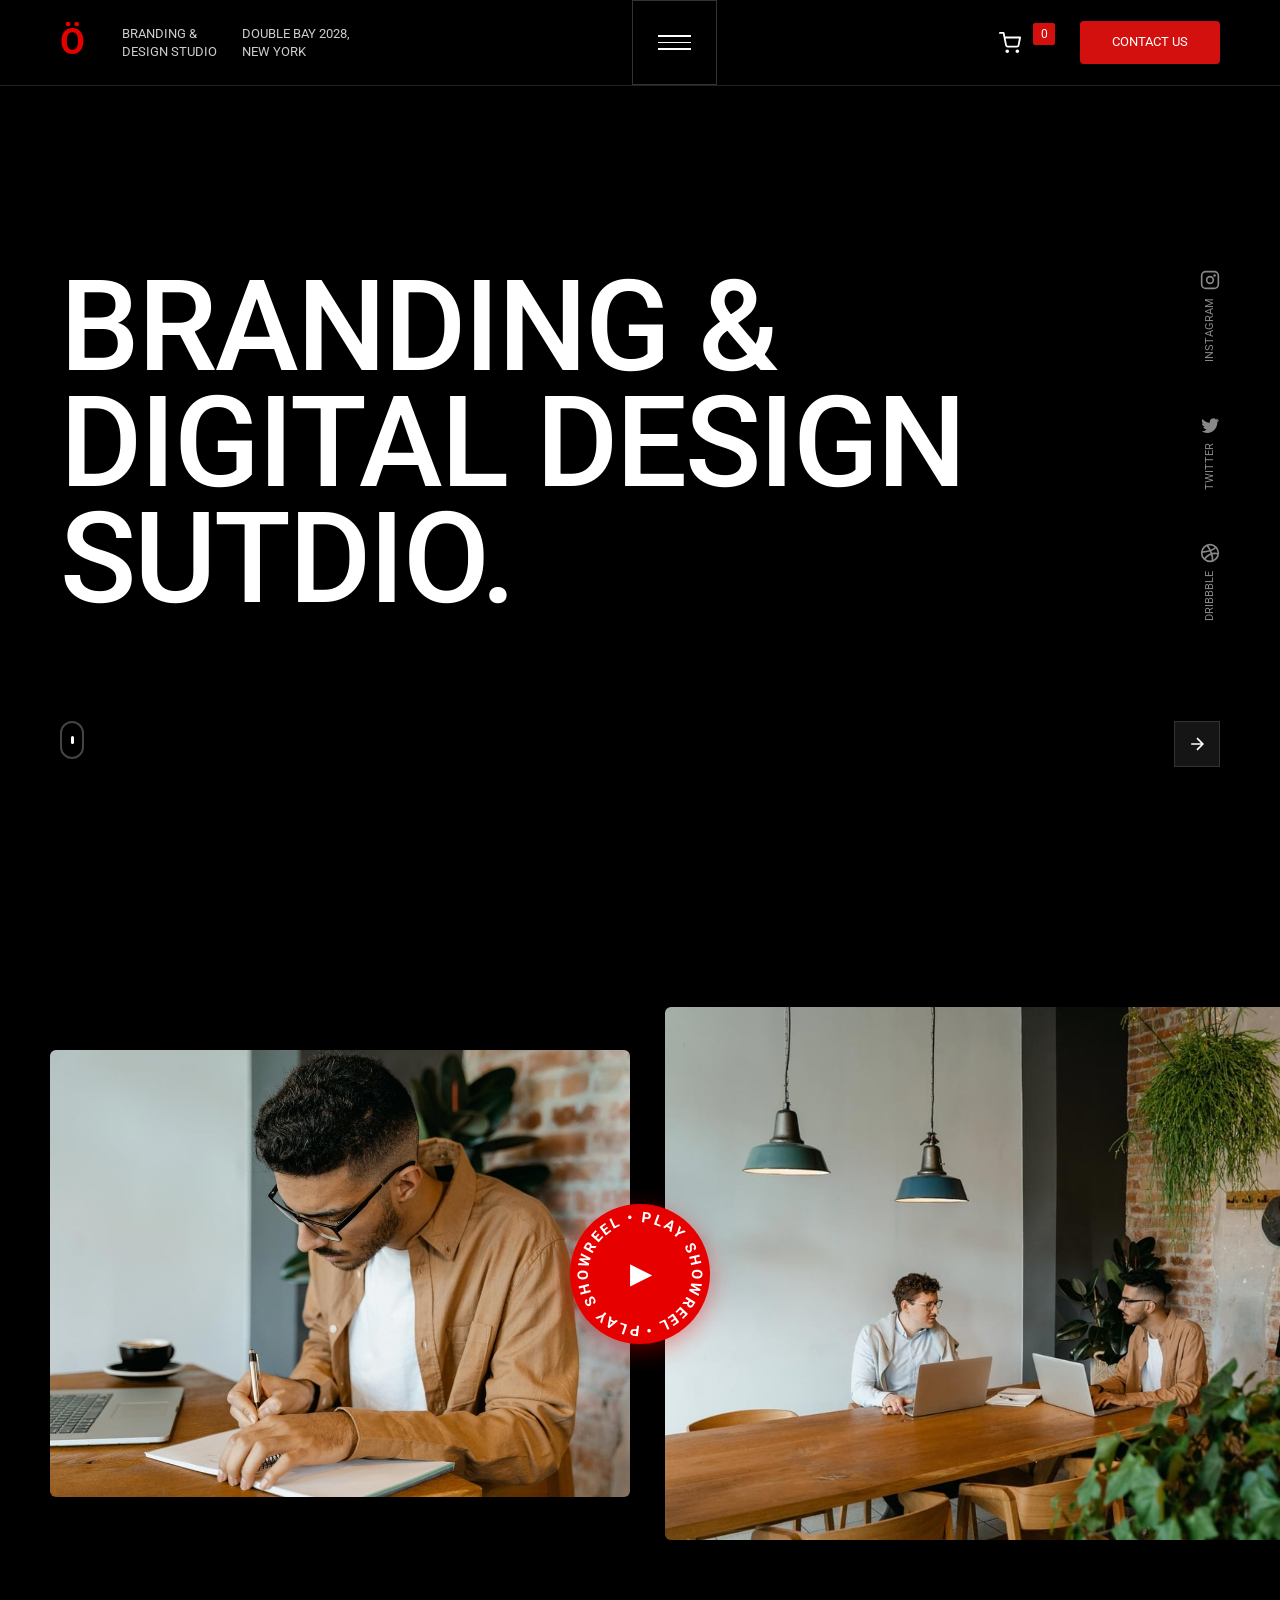
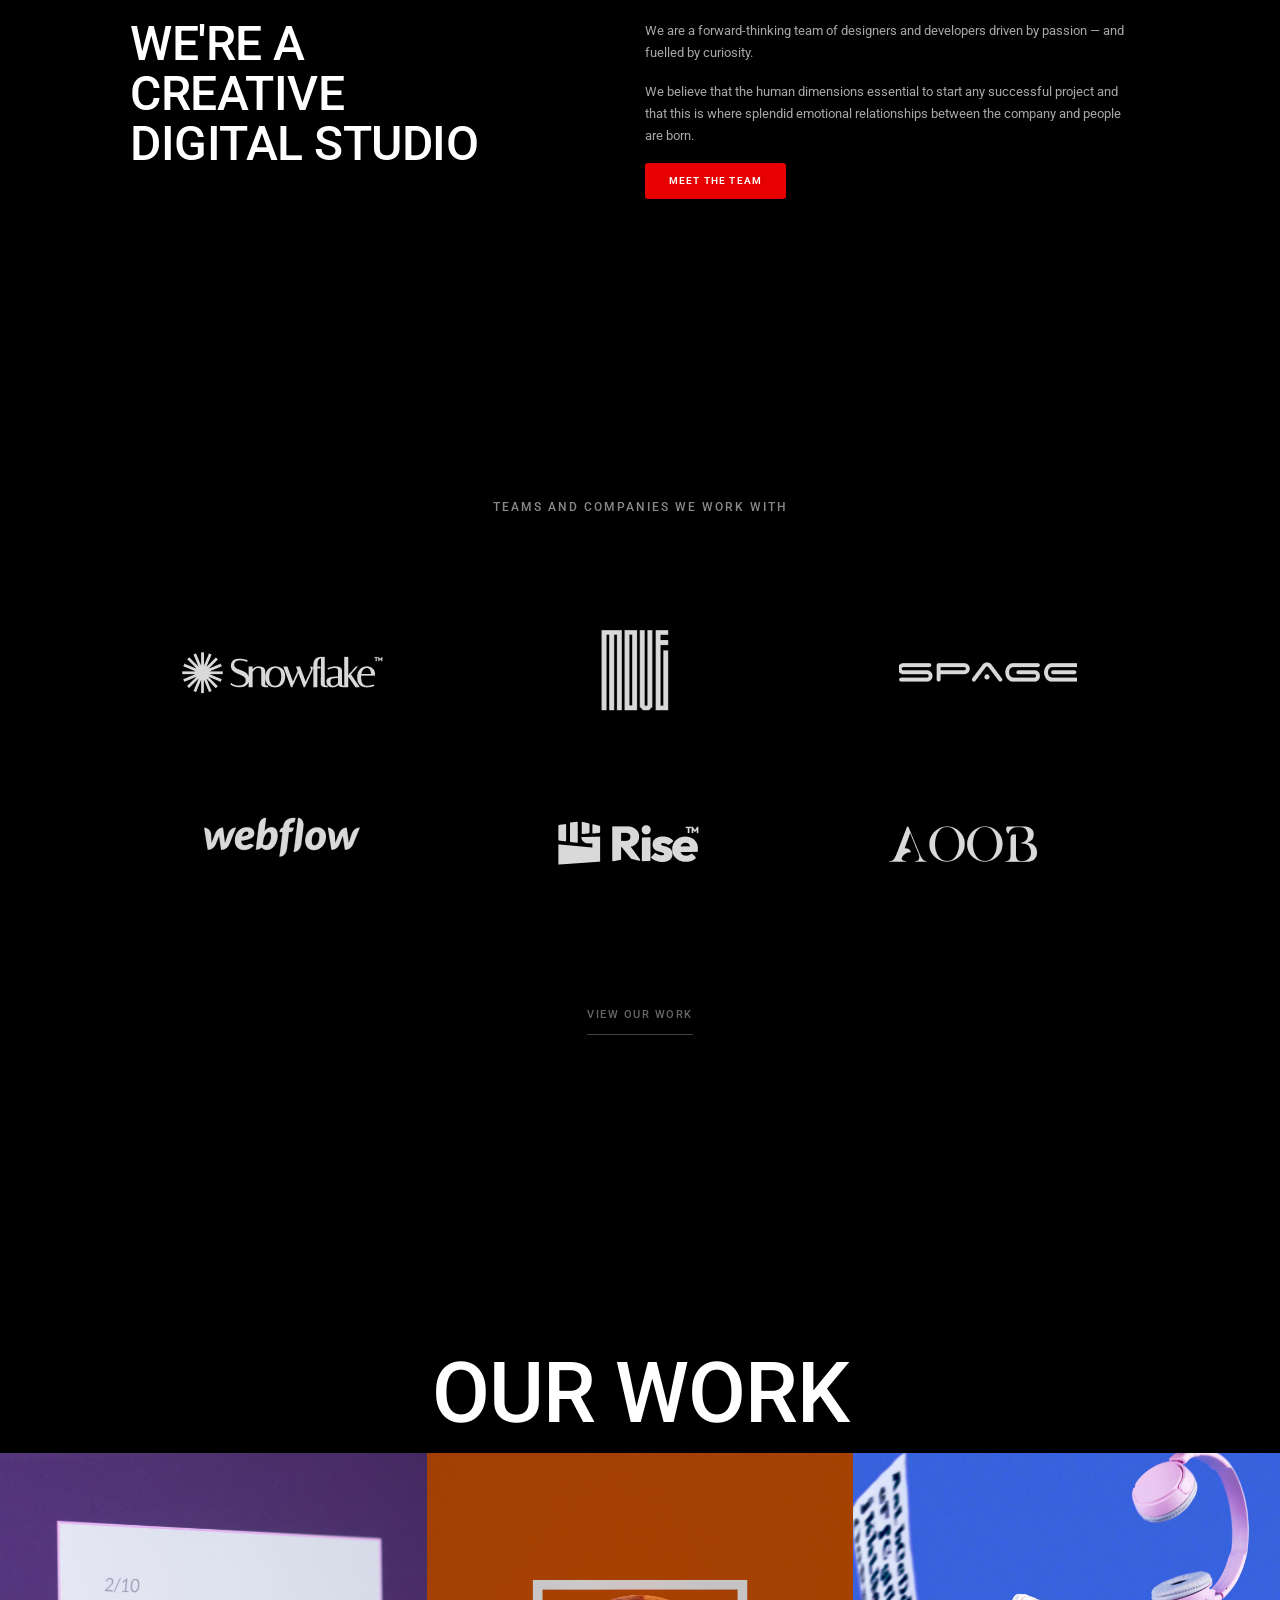
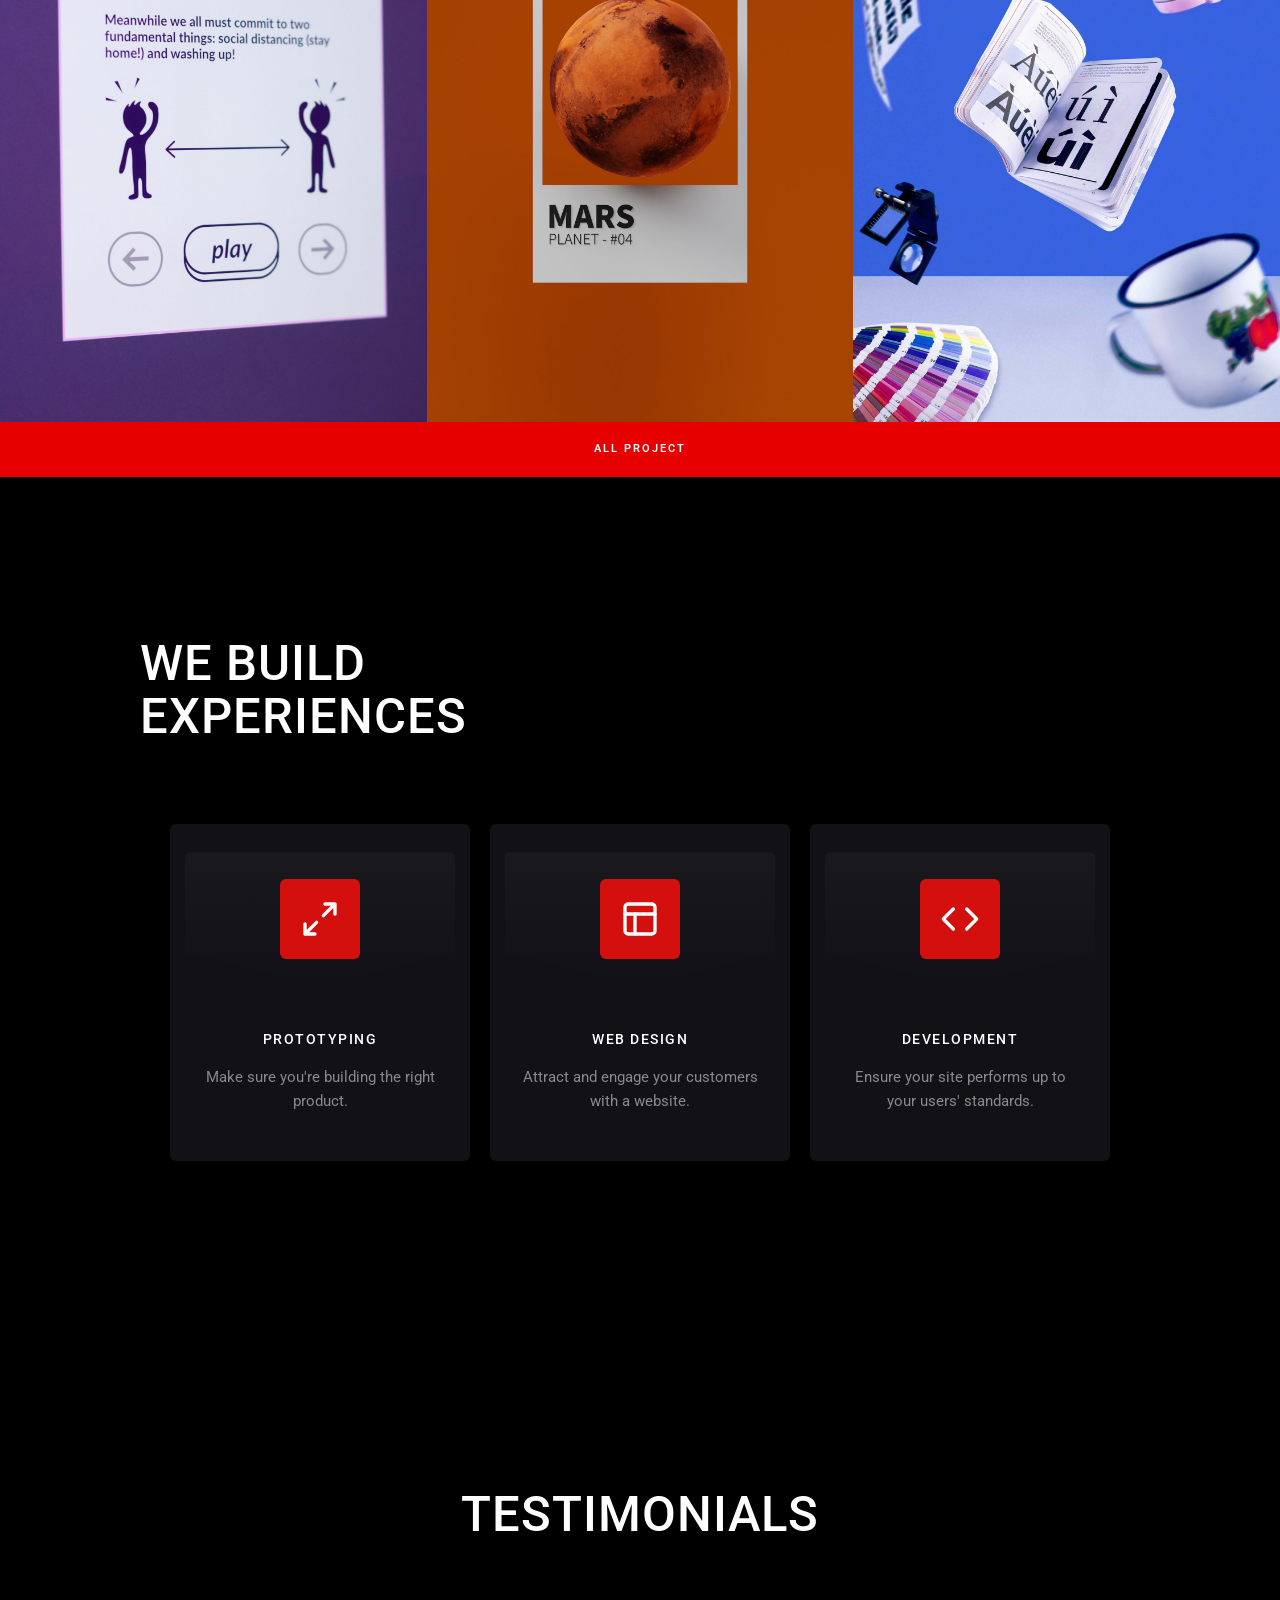
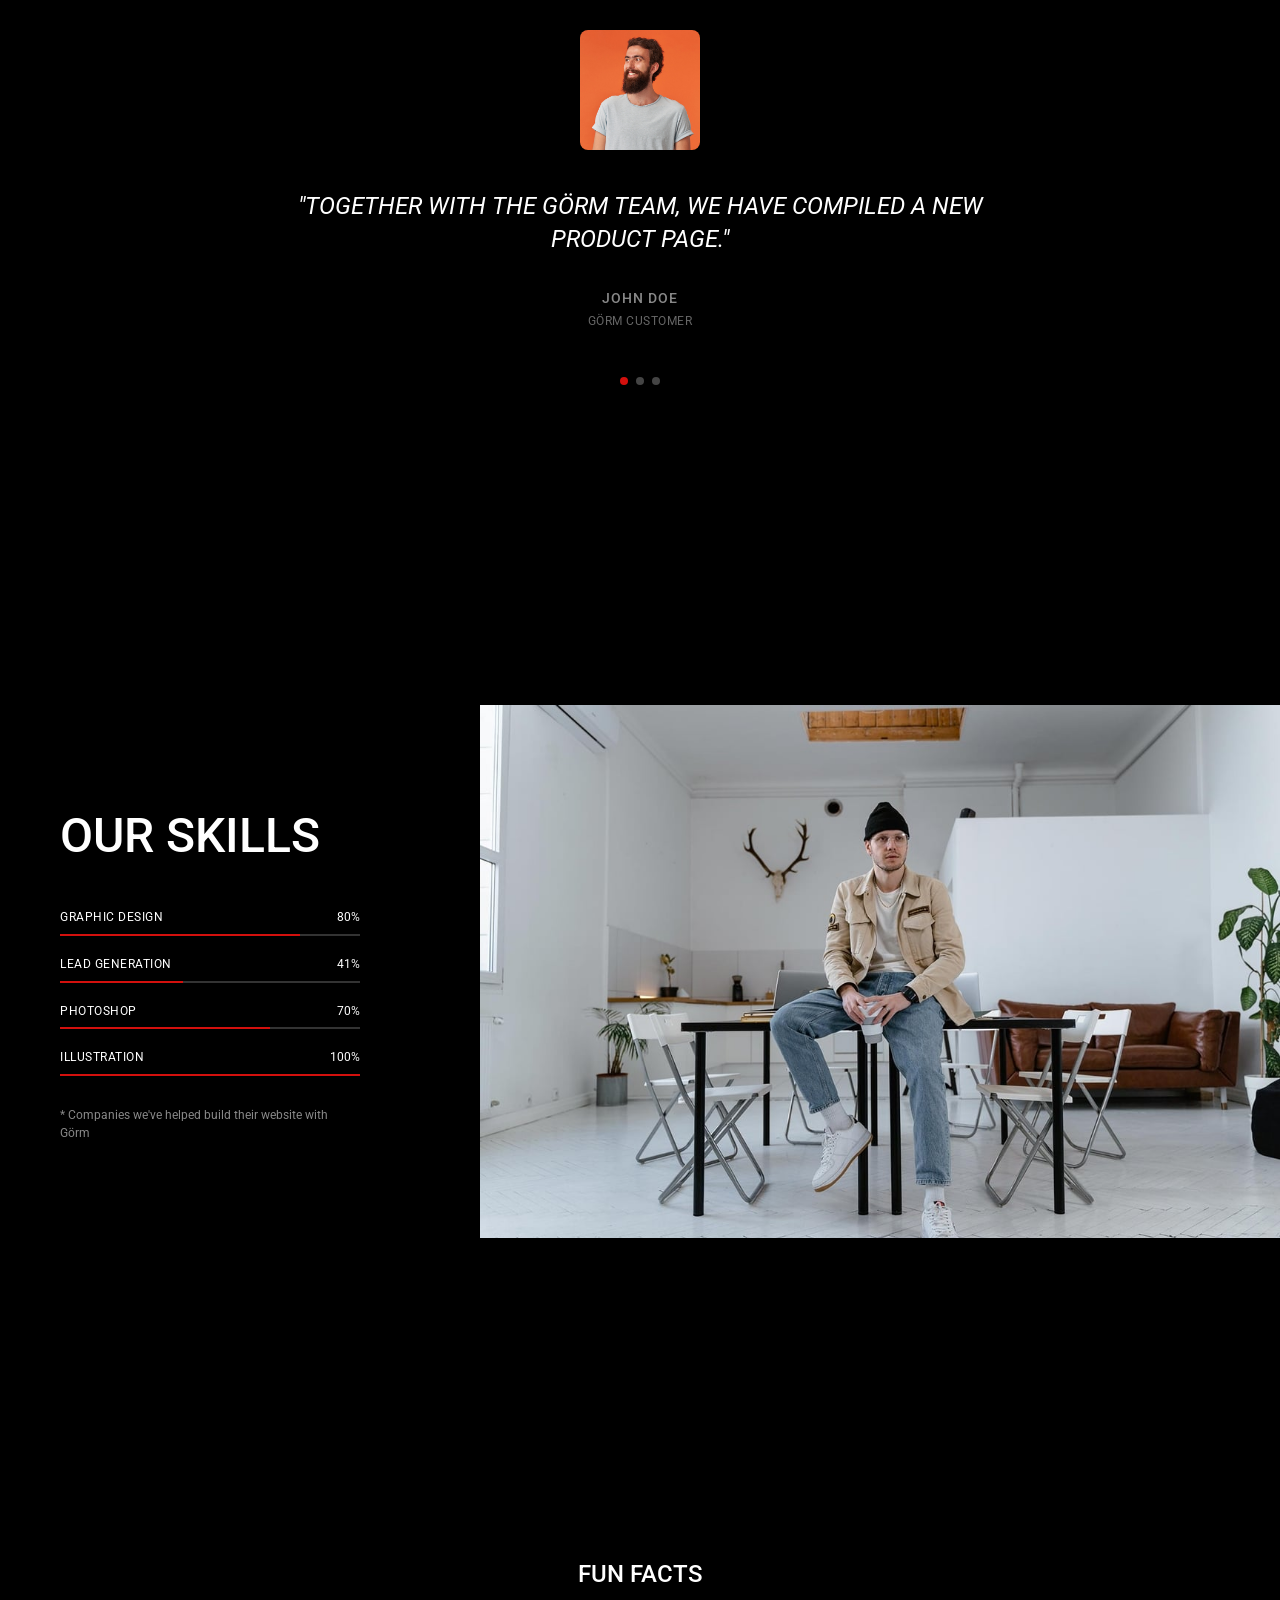
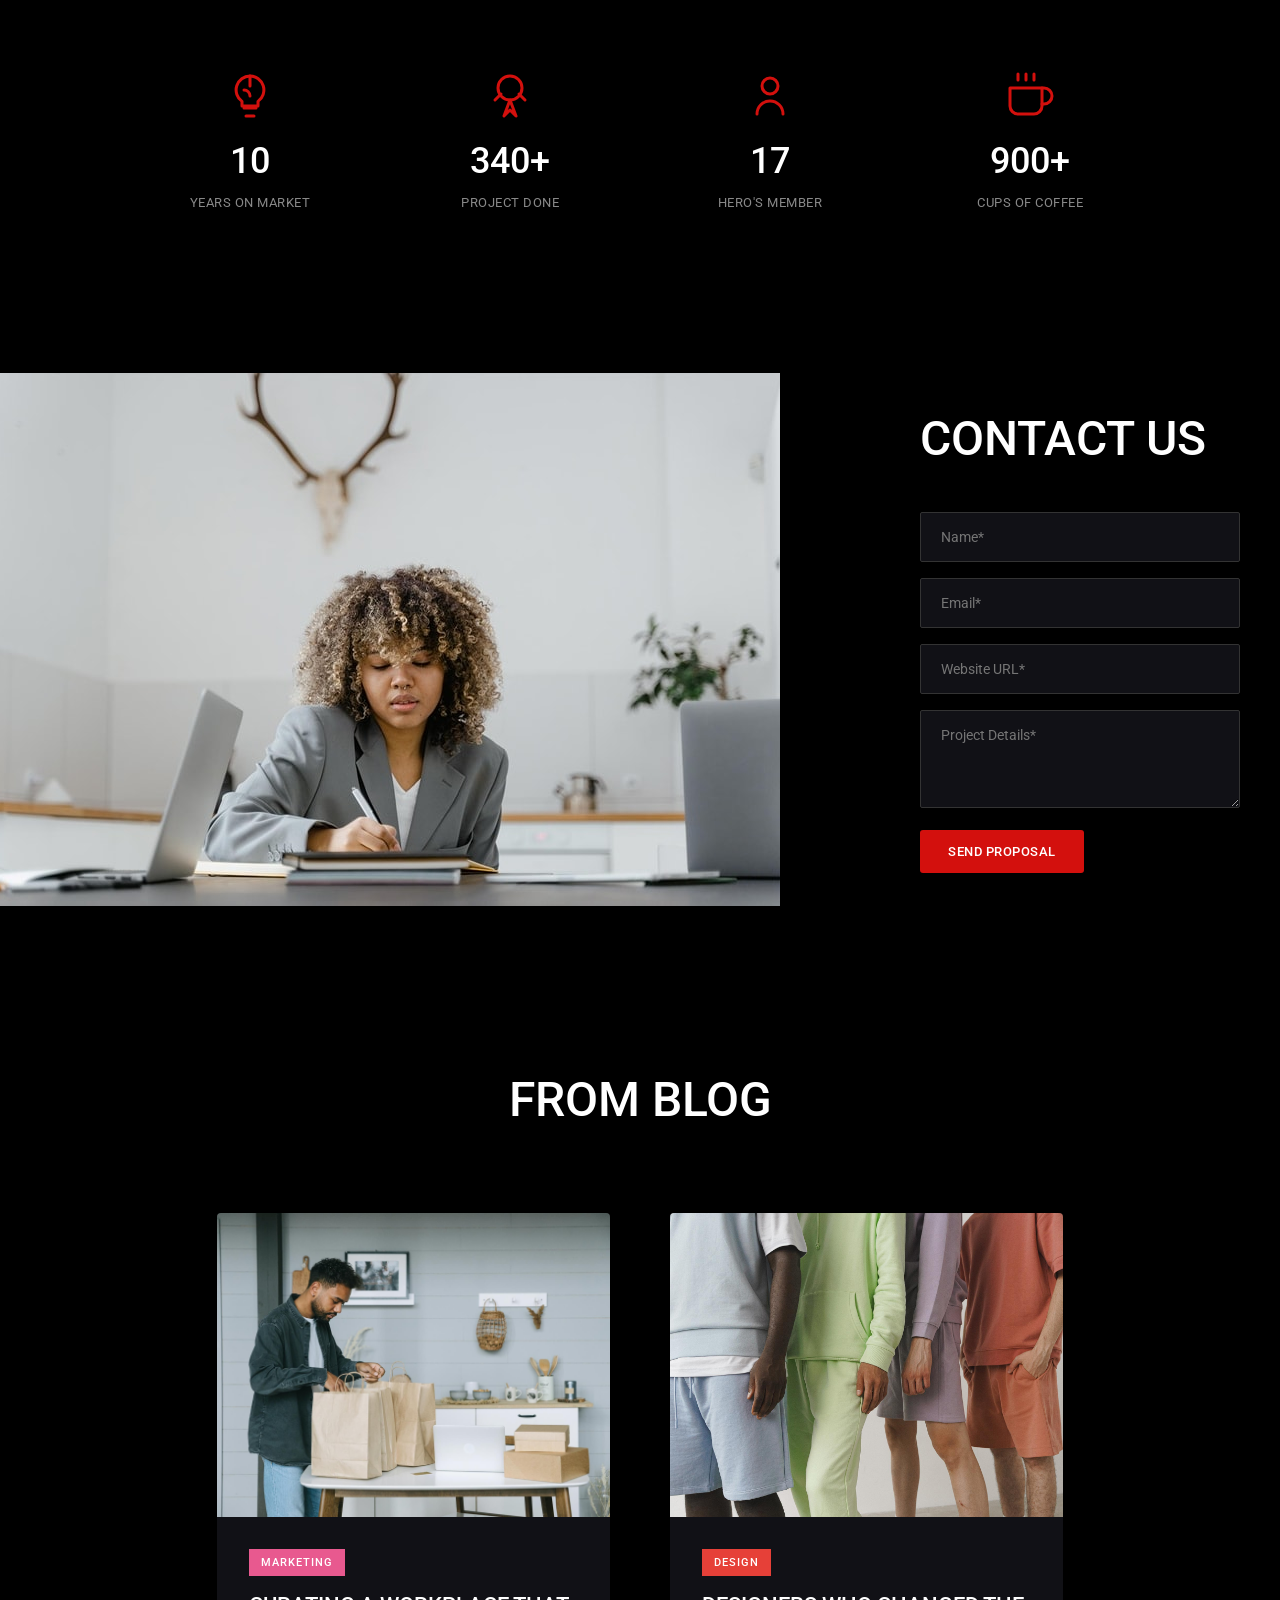
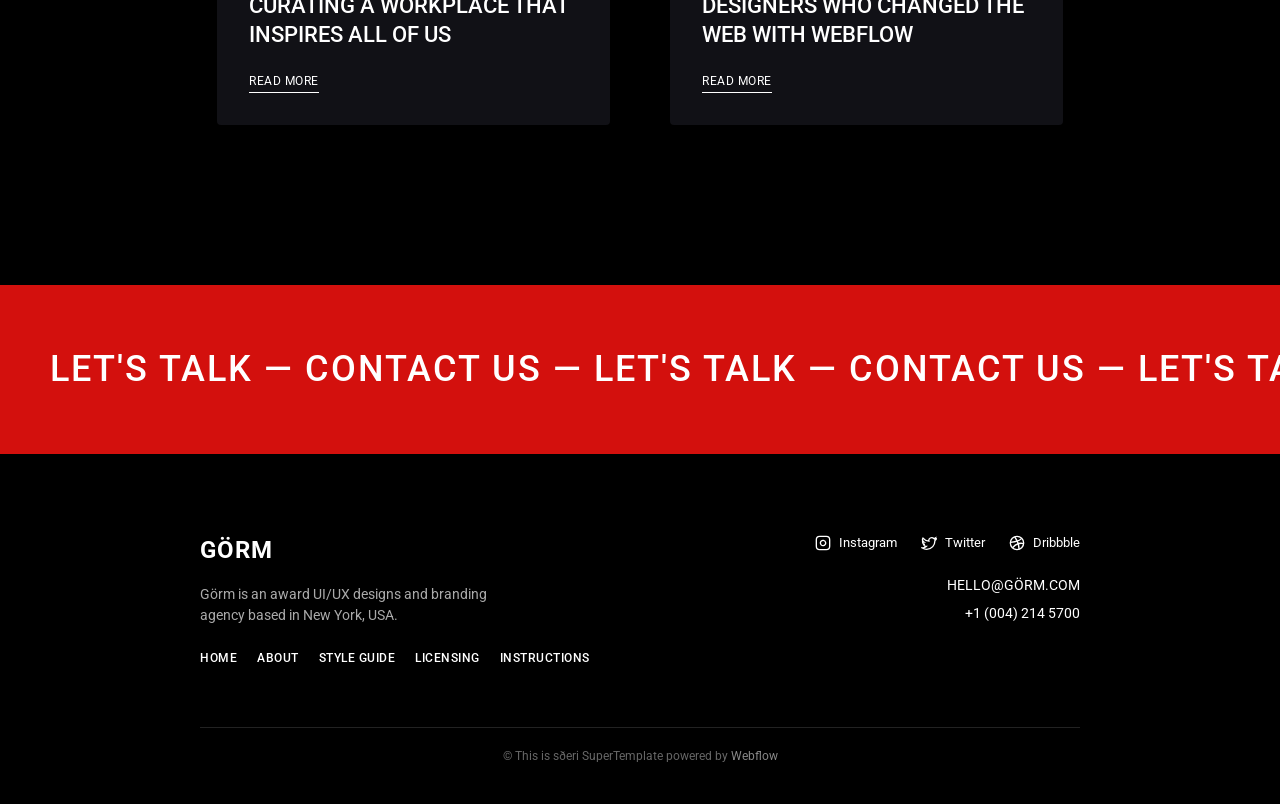
==== commit 4ac9c377: "Add files via upload" ====
--- a/Лаб3/index.html
+++ b/Лаб3/index.html
@@ -157,7 +157,8 @@
         </div>
       </div>
 
-      <a href="#" class="btn-view-work">VIEW OUR WORK</a>
+      <!-- 🔗 ИЗМЕНЕНО: ссылка на Catalog.html -->
+      <a href="Catalog.html" class="btn-view-work">VIEW OUR WORK</a>
     </div>
   </section>
 
@@ -435,7 +436,7 @@
     </div>
   </section>
 
-  <!-- SECTION 10: FOOTER (МАРКИЗ + КОНТАКТЫ) -->
+  <!-- SECTION 10: FOOTER -->
   <footer class="site-footer">
     <div class="marquee-banner">
       <div class="marquee-track">
@@ -486,5 +487,7 @@
     </div>
   </footer>
 
+  <!-- Подключение JS -->
+  <script src="script.js" defer></script>
 </body>
 </html>
--- a/Лаб3/style.css
+++ b/Лаб3/style.css
@@ -1,95 +1,79 @@
 /* ================= RESET & BASE ================= */
-*{padding: 0;margin: 0;border: 0;}
-*,*:before,*:after{-moz-box-sizing: border-box;-webkit-box-sizing: border-box;box-sizing: border-box;}
-:focus,:active{outline: none;}
-a:focus,a:active{outline: none;}
-nav,footer,header,aside{display: block;}
-html,body{height:100%;width:100%;font-size:100%;line-height:1;font-size:14px;-ms-text-size-adjust:100%;-moz-text-size-adjust:100%;-webkit-text-size-adjust:100%;}
-input,button,textarea{font-family:inherit;}
-input::-ms-clear{display: none;}
-button{cursor: pointer;}
-button::-moz-focus-inner{padding:0;border:0;}
-a,a:visited{text-decoration: none;}
-a:hover{text-decoration: none;}
-ul li{list-style: none;}
-img{vertical-align: top;}
-h1,h2,h3,h4,h5,h6{font-size:inherit;font-weight: inherit;}
-
-* {
-  margin: 0;    /* Сброс внешних отступов */
-  padding: 0;   /* Сброс внутренних отступов */
-  box-sizing: border-box; /* Учитывать рамки в ширине */
-}
+* { padding: 0; margin: 0; border: 0; }
+*, *:before, *:after { -moz-box-sizing: border-box; -webkit-box-sizing: border-box; box-sizing: border-box; }
+:focus, :active { outline: none; }
+a:focus, a:active { outline: none; }
+nav, footer, header, aside { display: block; }
+html, body { height: 100%; width: 100%; font-size: 100%; line-height: 1; font-size: 14px; -ms-text-size-adjust: 100%; -moz-text-size-adjust: 100%; -webkit-text-size-adjust: 100%; }
+input, button, textarea { font-family: inherit; }
+input::-ms-clear { display: none; }
+button { cursor: pointer; }
+button::-moz-focus-inner { padding: 0; border: 0; }
+a, a:visited { text-decoration: none; }
+a:hover { text-decoration: none; }
+ul li { list-style: none; }
+img { vertical-align: top; max-width: 100%; display: block; }
+h1, h2, h3, h4, h5, h6 { font-size: inherit; font-weight: inherit; }
 
 body {
   font-family: 'Roboto', sans-serif;
   background-color: #000;
   color: #fff;
   line-height: 1.4;
-  overflow-x: hidden; /* Скрыть горизонтальную прокрутку */
-  
-  /* === ГЛАВНЫЙ РАЗМЕР СТРАНИЦЫ === */
-  height: 7791px;       /* Высота страницы (под Figma) */
+  overflow-x: hidden;
   width: 100%;
-  max-width: 1440px;    /* Максимальная ширина макета */
-  margin: 0 auto;       /* Центрирование страницы */
-}
-
-/* ================= HEADER (ШАПКА) ================= */
-.site-header {
-  /* --- НАСТРОЙКИ ШАПКИ --- */
-  position: fixed;      /* Приклеить к верху экрана */
-  top: 0;               /* Отступ сверху */
-  left: 0;              /* Отступ слева */
-  right: 0;             /* Отступ справа */
-  height: 86px;         /* Высота шапки */
-  background: #000;     /* Цвет фона */
-  border-bottom: 1px solid #222; /* Нижняя линия */
-  display: flex;        /* Флексбокс для выравнивания */
-  justify-content: space-between; /* Распределить элементы */
-  align-items: center;  /* Выравнивание по центру */
-  padding: 0 120px;      /* ОТСТУПЫ ПО БОКАМ (верх/низ 0, лево/право 60px) */
-  z-index: 100;         /* Поверх всех элементов */
+  min-height: 100vh; 
+  height: auto;
   max-width: 1440px;
   margin: 0 auto;
 }
 
+/* ================= HEADER ================= */
+.site-header {
+  position: fixed;
+  top: 0; left: 0; right: 0;
+  height: 86px;
+  background: #000;
+  border-bottom: 1px solid #222;
+  display: flex;
+  justify-content: space-between;
+  align-items: center;
+  padding: 0 60px;
+  z-index: 100;
+  max-width: 1440px;
+  margin: 0 auto;
+}
+
 .header-left {
-  /* --- ЛЕВАЯ ЧАСТЬ ШАПКИ (ЛОГО + ТЕКСТ) --- */
-  display: flex;
-  align-items: center;
-  gap: 37px;            /* Расстояние между лого и текстом */
+  display: flex;
+  align-items: center;
+  gap: 37px;
   max-width: 323px;
   height: 36px;
 }
 
 .logo {
-  /* --- ЛОГОТИП Ö --- */
-  font-size: 2.6rem;    /* Размер шрифта */
-  font-weight: 700;     /* Жирность */
-  color: #e60000;       /* Красный цвет */
+  font-size: 2.6rem;
+  font-weight: 700;
+  color: #e60000;
 }
 
 .header-text {
-  /* --- ТЕКСТ "BRANDING & DESIGN STUDIO" И АДРЕС --- */
-  display: flex;
-  gap: 25px;            /* Расстояние между строками адреса */
-  font-size: 0.9rem;    /* Размер шрифта */
+  display: flex;
+  gap: 25px;
+  font-size: 0.9rem;
   text-transform: uppercase;
   color: #ccc;
 }
 
 .header-center {
-  /* --- КНОПКА МЕНЮ ПО ЦЕНТРУ --- */
   height: 86px;
   display: flex;
   align-items: center;
 }
 
 .menu-btn {
-  /* --- КНОПКА МЕНЮ (БУРГЕР) --- */
-  width: 85px;          /* Ширина кнопки */
-  height: 85px;         /* Высота кнопки */
+  width: 85px; height: 85px;
   background: transparent;
   border: 1px solid #333;
   cursor: pointer;
@@ -97,41 +81,38 @@
   flex-direction: column;
   justify-content: center;
   align-items: center;
-  gap: 5px;             /* Расстояние между полосками */
+  gap: 5px;
 }
 
 .menu-btn span {
-  width: 33px;          /* Длина полосок */
-  height: 1.5px;        /* Толщина полосок */
+  width: 33px; height: 1.5px;
   background: #fff;
 }
 
 .header-right {
-  /* --- ПРАВАЯ ЧАСТЬ ШАПКИ (КОРЗИНА + КНОПКА) --- */
-  display: flex;
-  align-items: center;
-  gap: 33px;            /* Расстояние между корзиной и кнопкой */
+  display: flex;
+  align-items: center;
+  gap: 33px;
 }
 
 .cart {
-  /* --- КОРЗИНА ПОКУПОК --- */
-  display: flex;
-  align-items: center;
-  gap: 6px;             /* Зазор между иконкой и цифрой */
+  display: flex;
+  align-items: center;
+  gap: 6px;
   width: 48px;
   height: 23px;
+  position: relative;
 }
 
 .cart-icon {
-  width: 22px;          /* Размер иконки корзины */
-  height: 22px;
+  width: 22px; height: 22px;
   stroke: #fff;
 }
 
 .cart-badge {
-  /* --- КРАСНЫЙ КВАДРАТИК С ЦИФРОЙ 0 --- */
-  width: 22px;          /* Ширина */
-  height: 22px;         /* Высота */
+  position: absolute;
+  top: -8px; right: -8px;
+  width: 22px; height: 22px;
   background: #D3100D;
   color: #fff;
   font-size: 12px;
@@ -142,9 +123,7 @@
 }
 
 .btn-contact {
-  /* --- КНОПКА "CONTACT US" --- */
-  width: 140px;         /* Ширина кнопки */
-  height: 43px;         /* Высота кнопки */
+  width: 140px; height: 43px;
   background: #D3100D;
   color: #fff;
   text-decoration: none;
@@ -156,13 +135,11 @@
   border-radius: 4px;
   transition: background 0.3s;
 }
-
 .btn-contact:hover { background: #cc0000; }
 
-/* ================= HERO SECTION (ГЛАВНЫЙ ЭКРАН) ================= */
+/* ================= HERO SECTION ================= */
 .hero {
-  /* --- РАСПОЛОЖЕНИЕ ПЕРВОГО ЭКРАНА --- */
-  padding: 0 60px;      /* ОТСТУПЫ КОНТЕНТА ОТ КРАЕВ (верх/низ 0, лево/право 60) */
+  padding: 0 60px;
   overflow: hidden;
   max-width: 1440px;
   margin: 270px auto 0;
@@ -175,8 +152,7 @@
 }
 
 .hero-title {
-  /* --- ЗАГОЛОВОК "BRANDING & DIGITAL DESIGN SUTDIO." --- */
-  font-size: clamp(4rem, 10vw, 9rem); /* Адаптивный размер шрифта */
+  font-size: clamp(4rem, 10vw, 9rem);
   font-weight: 500;
   line-height: 0.92;
   letter-spacing: -2px;
@@ -187,7 +163,7 @@
 
 .social-links {
   width: 20px;
-  height: 351px;        /* Высота блока соцсетей */
+  height: 351px;
   display: flex;
   flex-direction: column;
   justify-content: space-between;
@@ -198,23 +174,21 @@
   display: flex;
   flex-direction: column;
   align-items: center;
-  gap: 8px;             /* Расстояние между иконкой и текстом */
+  gap: 8px;
   color: #888;
   text-decoration: none;
   transition: color 0.3s;
 }
-
 .social-item:hover { color: #fff; }
 
 .social-icon {
-  width: 20px;          /* Размер иконок соцсетей */
-  height: 20px;
+  width: 20px; height: 20px;
 }
 
 .social-item span {
   font-size: 11px;
   text-transform: uppercase;
-  writing-mode: vertical-rl; /* Вертикальный текст */
+  writing-mode: vertical-rl;
   transform: rotate(180deg);
 }
 
@@ -224,12 +198,8 @@
   justify-content: space-between;
 }
 
-.scroll-indicator {
-}
-
 .mouse {
-  width: 24px;          /* Ширина мышки */
-  height: 38px;         /* Высота мышки */
+  width: 24px; height: 38px;
   border: 2px solid #444;
   border-radius: 12px;
   display: flex;
@@ -238,11 +208,10 @@
 }
 
 .wheel {
-  width: 3px;           /* Ширина колесика */
-  height: 8px;          /* Высота колесика */
+  width: 3px; height: 8px;
   background: #fff;
   border-radius: 2px;
-  animation: scrollWheel 2s infinite; /* Анимация прокрутки */
+  animation: scrollWheel 2s infinite;
 }
 
 @keyframes scrollWheel {
@@ -251,9 +220,7 @@
 }
 
 .arrow-btn {
-  /* --- КНОПКА-СТРЕЛКА ВНИЗУ СПРАВА --- */
-  width: 46px;          /* Размер кнопки */
-  height: 46px;
+  width: 46px; height: 46px;
   background: #151515;
   border: 1px solid #333;
   display: flex;
@@ -262,7 +229,6 @@
   cursor: pointer;
   transition: all 0.3s;
 }
-
 .arrow-btn:hover {
   background: #e60000;
   border-color: #e60000;
@@ -270,9 +236,8 @@
 
 /* ================= SECTION 2: ABOUT STUDIO ================= */
 .about-studio {
-  /* --- ОТСТУПЫ СЕКЦИИ "О СТУДИИ" --- */
-  padding-top: 160px;   /* СДВИГ ВНИЗ (отступ сверху) */
-  padding-bottom: 140px;/* СДВИГ ВВЕРХ (отступ снизу) */
+  padding-top: 160px;
+  padding-bottom: 140px;
   padding-left: 0;
   padding-right: 0;
   background: #000;
@@ -282,16 +247,14 @@
 .about-container {
   max-width: 1300px;
   margin: 0 auto;
-  padding: 0 60px;      /* Внутренние отступы контейнера */
+  padding: 0 60px;
   overflow: visible;
 }
 
 .images-wrapper {
-  /* --- БЛОК С ФОТО И КНОПКОЙ PLAY --- */
   position: relative;
-  height: 533px;        /* Высота блока фото */
-  margin: 80px 0;  /* ОТСТУП ДО ТЕКСТА (снизу) */
-
+  height: 533px;
+  margin: 80px 0;
   display: flex;
   align-items: center;
   justify-content: center;
@@ -303,18 +266,18 @@
 }
 
 .image-left {
-  /* --- ЛЕВОЕ ФОТО --- */
-  width: 580px;         /* Ширина левого фото */
-  height: 447px;        /* Высота левого фото */
-  left: calc(50% - 580px - 10px); /* Позиция */
+  width: 580px;
+  height: 447px;
+  left: calc(50% - 580px - 10px);
+  position: absolute;
 }
 
 .image-right {
-  /* --- ПРАВОЕ ФОТО --- */
-  width: 800px;         /* Ширина правого фото */
-  height: 533px;        /* Высота правого фото */
-  left: calc(50% + 10px); /* Позиция (выходит за правый край) */
+  width: 800px;
+  height: 533px;
+  left: calc(50% + 10px);
   margin: 0 0 0 15px;
+  position: absolute;
 }
 
 .image-box img {
@@ -326,13 +289,13 @@
 
 .image-box:hover img { transform: scale(1.02); }
 
+/* ================= PLAY BUTTON (FIXED) ================= */
 .play-button-between {
-  /* --- КНОПКА PLAY SHOWREEL --- */
-  position: absolute; /* Подругому никак */
+  position: absolute;
   top: 50%;
   left: 50%;
-  transform: translate(-120%, -50%);
-  width: 140px;         /* Размер кнопки Play */
+  transform: translate(-50%, -50%);
+  width: 140px;
   height: 140px;
   background: #e60000;
   border-radius: 50%;
@@ -341,19 +304,19 @@
   justify-content: center;
   cursor: pointer;
   box-shadow: 0 6px 25px rgba(230, 0, 0, 0.4);
-  z-index: 20;
+  z-index: 15;
   transition: all 0.3s ease;
 }
 
 .play-button-between:hover {
   background: #cc0000;
-  transform: translate(-120%, -50%) scale(1.05);
+  transform: translate(-50%, -50%) scale(1.05);
 }
 
 .play-button-between svg {
   width: 100%;
   height: 100%;
-  position: absolute; /* Подругому никак */
+  position: absolute;
   top: 0;
   left: 0;
   transform: rotate(-90deg);
@@ -368,7 +331,7 @@
 }
 
 .play-icon-center {
-  position: absolute; /* Подругому никак */
+  position: absolute;
   font-size: 2.1rem;
   color: #fff;
   z-index: 2;
@@ -376,18 +339,16 @@
 }
 
 .text-content-wrapper {
-  /* --- ТЕКСТОВЫЙ БЛОК ПОД ФОТО --- */
   display: grid;
-  grid-template-columns: 1fr 1.2fr; /* Пропорции колонок */
-  gap: 60px;            /* Расстояние между заголовком и текстом */
+  grid-template-columns: 1fr 1.2fr;
+  gap: 60px;
   align-items: start;
   max-width: 1100px;
   margin: 70px auto 0;
-  padding-left: 40px;   /* Сдвиг текста вправо */
+  padding-left: 40px;
 }
 
 .content-left h2 {
-  /* --- ЗАГОЛОВОК "WE'RE A CREATIVE DIGITAL STUDIO" --- */
   font-size: clamp(2.2rem, 4vw, 3.4rem);
   font-weight: 500;
   line-height: 1.05;
@@ -406,7 +367,6 @@
 }
 
 .btn-meet-team {
-  /* --- КНОПКА "MEET THE TEAM" --- */
   display: inline-block;
   background: #e60000;
   color: #fff;
@@ -419,926 +379,481 @@
   border-radius: 3px;
   transition: background 0.3s;
 }
-
 .btn-meet-team:hover { background: #cc0000; }
 
-/* ================= SECTION 3: CLIENTS / LOGOS ================= */
+/* ================= SECTION 3: CLIENTS ================= */
 .clients-section {
-  /* --- СЕКЦИЯ ЛОГОТИПОВ КЛИЕНТОВ --- */
-  padding-top: 160px;   /* СДВИГ ВНИЗ */
-  padding-bottom: 160px;/* СДВИГ ВВЕРХ */
-  padding-left: 40px;
-  padding-right: 40px;
-  background: #000;
-  text-align: center;
-}
-
-.clients-container {
-  max-width: 1000px;
-  margin: 0 auto;
-}
-
-.clients-title {
-  font-size: 0.85rem;
-  font-weight: 500;
-  letter-spacing: 2px;
-  text-transform: uppercase;
-  color: #888;
-  margin-bottom: 100px; /* ОТСТУП ДО ЛОГОТИПОВ (снизу) */
-}
-
-.logos-grid {
-  display: grid;
-  grid-template-columns: repeat(3, 1fr);
-  gap: 80px 50px;       /* ОТСТУПЫ: 80px вертикально, 50px горизонтально */
-  margin-bottom: 100px; /* ОТСТУП ДО КНОПКИ (снизу) */
-  align-items: center;
-  justify-items: center;
-}
-
-.logo-item {
-  width: 100%;
-  display: flex;
-  justify-content: center;
-  align-items: center;
-  height: 100px;
-}
-
-.logo-item img {
-  display: block;
-  opacity: 0.85;
-  transition: all 0.3s ease;
-  filter: brightness(100%);
-}
-
-.logo-item img:hover {
-  opacity: 1;
-  transform: scale(1.05);
-  cursor: pointer;
-}
-
-
-.btn-view-work {
-  display: inline-block;
-  color: #666;
-  text-decoration: none;
-  font-size: 0.75rem;
-  font-weight: 500;
-  letter-spacing: 1.5px;
-  text-transform: uppercase;
-  padding: 12px 0;
-  border-bottom: 1px solid #444;
-  transition: all 0.3s;
-}
-
-.btn-view-work:hover {
-  color: #fff;
-  border-bottom-color: #fff;
-}
-
-/* ================= SECTION 4: OUR WORK / PORTFOLIO ================= */
-.work-section {
-  /* --- СЕКЦИЯ ПОРТФОЛИО --- */
-  padding-top: 140px;   /* СДВИГ ВНИЗ */
-  padding-bottom: 0;
-  padding-left: 0;
-  padding-right: 0;
-  background: #000;
-}
-
-.work-container {
-  width: 100%;
-  margin: 0 auto;
-}
-
-.work-title {
-  font-size: clamp(3rem, 8vw, 6rem);
-  font-weight: 500;
-  letter-spacing: -1px;
-  text-transform: uppercase;
-  text-align: center;
-  margin-bottom: 0;
-  color: #fff;
-  padding: 0 60px;
-}
-
-.work-grid {
-  display: grid;
-  grid-template-columns: repeat(3, 1fr);
-  gap: 0;               /* Без отступов между фото */
-  margin-bottom: 0;
-}
-
-.work-item {
-  position: relative;
-  overflow: hidden;
-  aspect-ratio: 3/4;    /* Пропорция фото */
-}
-
-.work-item img {
-  width: 100%;
-  height: 100%;
-  object-fit: cover;
-  transition: transform 0.5s ease;
-  display: block;
-}
-
+  padding-top: 160px; padding-bottom: 160px; padding-left: 40px; padding-right: 40px;
+  background: #000; text-align: center;
+}
+.clients-container { max-width: 1000px; margin: 0 auto; }
+.clients-title { font-size: 0.85rem; font-weight: 500; letter-spacing: 2px; text-transform: uppercase; color: #888; margin-bottom: 100px; }
+.logos-grid { display: grid; grid-template-columns: repeat(3, 1fr); gap: 80px 50px; margin-bottom: 100px; align-items: center; justify-items: center; }
+.logo-item { width: 100%; display: flex; justify-content: center; align-items: center; height: 100px; }
+.logo-item img { display: block; opacity: 0.85; transition: all 0.3s ease; filter: brightness(100%); }
+.logo-item img:hover { opacity: 1; transform: scale(1.05); cursor: pointer; }
+.btn-view-work { display: inline-block; color: #666; text-decoration: none; font-size: 0.75rem; font-weight: 500; letter-spacing: 1.5px; text-transform: uppercase; padding: 12px 0; border-bottom: 1px solid #444; transition: all 0.3s; }
+.btn-view-work:hover { color: #fff; border-bottom-color: #fff; }
+
+/* ================= SECTION 4: WORK ================= */
+.work-section { padding-top: 140px; padding-bottom: 0; padding-left: 0; padding-right: 0; background: #000; }
+.work-container { width: 100%; margin: 0 auto; }
+.work-title { font-size: clamp(3rem, 8vw, 6rem); font-weight: 500; letter-spacing: -1px; text-transform: uppercase; text-align: center; margin-bottom: 0; color: #fff; padding: 0 60px; }
+.work-grid { display: grid; grid-template-columns: repeat(3, 1fr); gap: 0; margin-bottom: 0; }
+.work-item { position: relative; overflow: hidden; aspect-ratio: 3/4; }
+.work-item img { width: 100%; height: 100%; object-fit: cover; transition: transform 0.5s ease; display: block; }
 .work-item:hover img { transform: scale(1.05); }
-
-.btn-all-projects {
-  display: block;
-  width: 100%;
-  max-width: 100%;
-  background: #e60000;
-  color: #fff;
-  text-align: center;
-  text-decoration: none;
-  padding: 20px 40px;
-  font-size: 0.75rem;
-  font-weight: 600;
-  letter-spacing: 2px;
-  text-transform: uppercase;
-  transition: background 0.3s;
-}
-
+.btn-all-projects { display: block; width: 100%; max-width: 100%; background: #e60000; color: #fff; text-align: center; text-decoration: none; padding: 20px 40px; font-size: 0.75rem; font-weight: 600; letter-spacing: 2px; text-transform: uppercase; transition: background 0.3s; }
 .btn-all-projects:hover { background: #cc0000; }
 
 /* ================= SECTION 5: SERVICES ================= */
-.services-section {
-  /* --- СЕКЦИЯ УСЛУГ --- */
-  padding-top: 160px;   /* СДВИГ ВНИЗ */
-  padding-bottom: 160px;/* СДВИГ ВВЕРХ */
-  padding-left: 40px;
-  padding-right: 40px;
-  background: #000;
-}
-
-.services-container {
-  max-width: 1000px;
-  margin: 0 auto;
-}
-
-.services-title {
-  font-size: clamp(2.5rem, 4vw, 3.5rem);
-  font-weight: 500;
-  line-height: 1.1;
-  text-transform: uppercase;
-  letter-spacing: 1px;
-  color: #fff;
-  margin-bottom: 80px;  /* ОТСТУП ДО КАРТОЧЕК (снизу) */
-}
-
-.services-grid {
-  display: grid;
-  grid-template-columns: repeat(3, 300px); /* 3 колонки по 300px */
-  gap: 20px;            /* РАССТОЯНИЕ МЕЖДУ КАРТОЧКАМИ */
-  justify-content: center;
-}
-
-.service-card {
-  width: 300px;
-  height: 337px;        /* Высота карточки */
-  background: #111116;
-  border-radius: 6px;
-  padding: 48px 32px;   /* ВНУТРЕННИЕ ОТСТУПЫ: верх/низ 48px, лево/право 32px */
-  text-align: center;
-  display: flex;
-  flex-direction: column;
-  align-items: center;
-  justify-content: flex-start;
-  transition: transform 0.3s ease;
-}
-
+.services-section { padding-top: 160px; padding-bottom: 160px; padding-left: 40px; padding-right: 40px; background: #000; }
+.services-container { max-width: 1000px; margin: 0 auto; }
+.services-title { font-size: clamp(2.5rem, 4vw, 3.5rem); font-weight: 500; line-height: 1.1; text-transform: uppercase; letter-spacing: 1px; color: #fff; margin-bottom: 80px; }
+.services-grid { display: grid; grid-template-columns: repeat(3, 300px); gap: 20px; justify-content: center; }
+.service-card { width: 300px; height: 337px; background: #111116; border-radius: 6px; padding: 48px 32px; text-align: center; display: flex; flex-direction: column; align-items: center; justify-content: flex-start; transition: transform 0.3s ease; }
 .service-card:hover { transform: translateY(-4px); }
-
-.icon-wrapper {
-  width: 270px;
-  height: 150px;
-  display: flex;
-  align-items: center;
-  justify-content: center;
-  margin-bottom: 24px;  /* ОТСТУП ДО ТЕКСТА (снизу) */
-  position: relative;
-}
-
-.icon-bg {
-  display: flex;
-  align-items: center;
-  justify-content: center;
-  width: 100%;
-  height: 100%;
-  background: linear-gradient(180deg, rgba(255,255,255,0.03) 0%, rgba(255,255,255,0) 100%);
-  clip-path: polygon(0 0, 100% 0, 100% 75%, 50% 100%, 0 75%); /* Форма трапеции */
-  border-radius: 6px;
-  margin: 0 0 40px 0;
-}
-
-.icon-box {
-  position: relative;
-  z-index: 2;
-  width: 80px;          /* Размер красного квадрата */
-  height: 80px;
-  background: #D3100D;
-  border-radius: 6px;
-  display: flex;
-  align-items: center;
-  justify-content: center;
-}
-
-.icon-box svg {
-  width: 40px;          /* Размер иконки внутри квадрата */
-  height: 40px;
-  stroke: #fff;
-  fill: none;
-  stroke-width: 2;
-  stroke-linecap: round;
-  stroke-linejoin: round;
-}
-
-.service-card h3 {
-  font-size: 14px;
-  font-weight: 500;
-  letter-spacing: 1.5px;
-  text-transform: uppercase;
-  color: #fff;
-  margin-bottom: 16px;
-}
-
-.service-card p {
-  font-size: 15px;
-  line-height: 1.6;
-  color: #8a8a8a;
-  margin: 0;
-}
+.icon-wrapper { width: 270px; height: 150px; display: flex; align-items: center; justify-content: center; margin-bottom: 24px; position: relative; }
+.icon-bg { display: flex; align-items: center; justify-content: center; width: 100%; height: 100%; background: linear-gradient(180deg, rgba(255,255,255,0.03) 0%, rgba(255,255,255,0) 100%); clip-path: polygon(0 0, 100% 0, 100% 75%, 50% 100%, 0 75%); border-radius: 6px; margin: 0 0 40px 0; }
+.icon-box { position: relative; z-index: 2; width: 80px; height: 80px; background: #D3100D; border-radius: 6px; display: flex; align-items: center; justify-content: center; }
+.icon-box svg { width: 40px; height: 40px; stroke: #fff; fill: none; stroke-width: 2; stroke-linecap: round; stroke-linejoin: round; }
+.service-card h3 { font-size: 14px; font-weight: 500; letter-spacing: 1.5px; text-transform: uppercase; color: #fff; margin-bottom: 16px; }
+.service-card p { font-size: 15px; line-height: 1.6; color: #8a8a8a; margin: 0; }
 
 /* ================= SECTION 6: TESTIMONIALS ================= */
-.testimonials-section {
-  /* --- СЕКЦИЯ ОТЗЫВОВ --- */
-  padding-top: 160px;   /* СДВИГ ВНИЗ */
-  padding-bottom: 160px;/* СДВИГ ВВЕРХ */
-  padding-left: 40px;
-  padding-right: 40px;
-  background: #000;
-  text-align: center;
-}
-
-.testimonials-container {
-  max-width: 800px;
-  margin: 0 auto;
-}
-
-.testimonials-title {
-  font-size: clamp(2.5rem, 4vw, 3.5rem);
-  font-weight: 500;
-  letter-spacing: 1px;
-  text-transform: uppercase;
-  color: #fff;
-  margin-bottom: 80px;  /* ОТСТУП ДО ОТЗЫВА (снизу) */
-}
-
-.testimonial-card {
-  display: flex;
-  flex-direction: column;
-  align-items: center;
-  gap: 32px;            /* Расстояние между элементами отзыва */
-}
-
-.testimonial-image {
-  width: 120px;         /* Размер фото */
-  height: 120px;
-  border-radius: 8px;
-  overflow: hidden;
-  margin-bottom: 8px;
-}
-
-.testimonial-image img {
-  width: 100%;
-  height: 100%;
-  object-fit: cover;
-}
-
-.testimonial-text {
-  font-size: 24px;
-  font-weight: 400;
-  line-height: 1.4;
-  color: #fff;
-  max-width: 700px;
-  margin: 0;
-  font-style: italic;
-}
-
-.testimonial-author {
-  display: flex;
-  flex-direction: column;
-  gap: 4px;
-}
-
-.author-name {
-  font-size: 14px;
-  font-weight: 500;
-  letter-spacing: 1px;
-  text-transform: uppercase;
-  color: #888;
-}
-
-.author-role {
-  font-size: 12px;
-  font-weight: 400;
-  letter-spacing: 0.5px;
-  text-transform: uppercase;
-  color: #666;
-}
-
-.testimonial-dots {
-  display: flex;
-  gap: 8px;
-  margin-top: 16px;
-}
-
-.dot {
-  width: 8px;
-  height: 8px;
-  border-radius: 50%;
-  background: #444;
-  cursor: pointer;
-  transition: background 0.3s;
-}
-
+.testimonials-section { padding-top: 160px; padding-bottom: 160px; padding-left: 40px; padding-right: 40px; background: #000; text-align: center; }
+.testimonials-container { max-width: 800px; margin: 0 auto; }
+.testimonials-title { font-size: clamp(2.5rem, 4vw, 3.5rem); font-weight: 500; letter-spacing: 1px; text-transform: uppercase; color: #fff; margin-bottom: 80px; }
+.testimonial-card { display: flex; flex-direction: column; align-items: center; gap: 32px; }
+.testimonial-image { width: 120px; height: 120px; border-radius: 8px; overflow: hidden; margin-bottom: 8px; }
+.testimonial-image img { width: 100%; height: 100%; object-fit: cover; }
+.testimonial-text { font-size: 24px; font-weight: 400; line-height: 1.4; color: #fff; max-width: 700px; margin: 0; font-style: italic; }
+.testimonial-author { display: flex; flex-direction: column; gap: 4px; }
+.author-name { font-size: 14px; font-weight: 500; letter-spacing: 1px; text-transform: uppercase; color: #888; }
+.author-role { font-size: 12px; font-weight: 400; letter-spacing: 0.5px; text-transform: uppercase; color: #666; }
+.testimonial-dots { display: flex; gap: 8px; margin-top: 16px; }
+.dot { width: 8px; height: 8px; border-radius: 50%; background: #444; cursor: pointer; transition: background 0.3s; }
 .dot.active { background: #D3100D; }
 
-/* ================= SECTION 7: OUR SKILLS ================= */
-.skills-section {
-  /* --- СЕКЦИЯ НАВЫКОВ --- */
-  padding-top: 160px;   /* СДВИГ ВНИЗ */
-  padding-bottom: 160px;/* СДВИГ ВВЕРХ */
-  padding-left: 0;
-  padding-right: 0;
-  background: #000;
-  overflow: visible;
-}
-
-.skills-container {
-  max-width: 1440px;
-  margin: 0 auto;
-  padding: 0 60px;
-  display: flex;
-  justify-content: space-between;
-  align-items: center;
-  gap: 60px;            /* Расстояние текст-фото */
-}
-
-.skills-content {
-  flex: 1;
-  max-width: 500px;
-}
-
-.skills-title {
-  font-size: 48px;
-  font-weight: 500;
-  text-transform: uppercase;
-  margin-bottom: 40px;
-  color: #fff;
-}
-
+/* ================= SECTION 7: SKILLS ================= */
+.skills-section { padding-top: 160px; padding-bottom: 160px; padding-left: 0; padding-right: 0; background: #000; overflow: visible; }
+.skills-container { max-width: 1440px; margin: 0 auto; padding: 0 60px; display: flex; justify-content: space-between; align-items: center; gap: 60px; }
+.skills-content { flex: 1; max-width: 500px; }
+.skills-title { font-size: 48px; font-weight: 500; text-transform: uppercase; margin-bottom: 40px; color: #fff; }
 .skill-item { margin-bottom: 20px; }
-
-.skill-info {
-  display: flex;
-  justify-content: space-between;
-  margin-bottom: 8px;
-}
-
-.skill-name {
-  font-size: 12px;
-  text-transform: uppercase;
-  color: #fff;
-  letter-spacing: 0.5px;
-}
-
-.skill-percent {
-  font-size: 12px;
-  color: #fff;
-}
-
-.progress-track {
-  width: 100%;
-  height: 2px;
-  background: #333;
-  position: relative;
-}
-
-.progress-fill {
-  height: 100%;
-  background: #D3100D;
-}
-
-.skills-note {
-  font-size: 12px;
-  color: #888;
-  margin-top: 30px;
-  line-height: 1.5;
-}
-
-.skills-image {
-  /* --- ФОТО СПРАВА (С ВЫХОДОМ ЗА КРАЙ) --- */
-  width: 800px;
-  height: 533px;
-  flex-shrink: 0;
-  position: relative;
-  right: -60px;         /* Сдвиг вправо за край экрана */
-  /* margin-right: -60px; */ /* АЛЬТЕРНАТИВНЫЙ СДВИГ */
-}
-
-.skills-image img {
-  width: 100%;
-  height: 100%;
-  object-fit: cover;
-  display: block;
-}
+.skill-info { display: flex; justify-content: space-between; margin-bottom: 8px; }
+.skill-name { font-size: 12px; text-transform: uppercase; color: #fff; letter-spacing: 0.5px; }
+.skill-percent { font-size: 12px; color: #fff; }
+.progress-track { width: 100%; height: 2px; background: #333; position: relative; }
+.progress-fill { height: 100%; background: #D3100D; }
+.skills-note { font-size: 12px; color: #888; margin-top: 30px; line-height: 1.5; }
+.skills-image { width: 800px; height: 533px; flex-shrink: 0; position: relative; right: -60px; }
+.skills-image img { width: 100%; height: 100%; object-fit: cover; display: block; }
 
 /* ================= SECTION 8: FUN FACTS & CONTACT ================= */
-.fun-facts-contact-section {
-  /* --- СЕКЦИЯ ЦИФР И КОНТАКТОВ --- */
-  padding-top: 160px;   /* СДВИГ ВНИЗ */
-  padding-bottom: 0;
-  padding-left: 40px;
-  padding-right: 40px;
-  background: #000;
-  overflow: visible;
-}
-
-.section-subtitle {
-  font-size: 24px;
-  font-weight: 500;
-  text-align: center;
-  text-transform: uppercase;
-  color: #fff;
-  margin-bottom: 80px;  /* ОТСТУП ДО ЦИФР (снизу) */
-}
-
-.stats-grid {
-  display: grid;
-  grid-template-columns: repeat(4, 1fr);
-  gap: 40px;            /* Расстояние между цифрами */
-  max-width: 1000px;
-  margin: 0 auto 160px; /* ОТСТУП СНИЗУ ДО КОНТАКТОВ */
-}
-
-.stat-item {
-  display: flex;
-  flex-direction: column;
-  align-items: center;
-  text-align: center;
-}
-
-.stat-icon {
-  width: 48px;
-  height: 48px;
-  margin-bottom: 16px;
-}
-
-.stat-icon svg {
-  width: 100%;
-  height: 100%;
-}
-
-.stat-number {
-  font-size: 36px;
-  font-weight: 500;
-  color: #fff;
-  margin-bottom: 8px;
-}
-
-.stat-label {
-  font-size: 13px;
-  color: #888;
-  text-transform: uppercase;
-  letter-spacing: 0.5px;
-}
-
-.contact-wrapper {
-  max-width: 1440px;
-  margin: 0 auto;
-}
-
-.contact-container-grid {
-  display: flex;
-  justify-content: space-between;
-  align-items: center;
-  gap: 80px;            /* Расстояние фото-форма */
-}
-
-.contact-image-box {
-  /* --- ФОТО СЛЕВА (С ВЫХОДОМ ЗА КРАЙ) --- */
-  width: 800px;
-  height: 533px;
-  flex-shrink: 0;
-  position: relative;
-  left: -60px;          /* Сдвиг влево за край экрана */
-  /* margin-left: -60px; */ /* АЛЬТЕРНАТИВНЫЙ СДВИГ */
-}
-
-.contact-image-box img {
-  width: 100%;
-  height: 100%;
-  object-fit: cover;
-  display: block;
-}
-
-.contact-form-box {
-  flex: 1;
-  padding: 20px 0;
-}
-
-.contact-title {
-  font-size: 48px;
-  font-weight: 500;
-  text-transform: uppercase;
-  color: #fff;
-  margin-bottom: 40px;
-}
-
-.custom-form {
-  display: flex;
-  flex-direction: column;
-  gap: 16px;            /* Расстояние между полями */
-}
-
-.custom-form input,
-.custom-form textarea {
-  width: 100%;
-  background: #111116;
-  border: 1px solid #333;
-  color: #fff;
-  padding: 16px 20px;
-  font-size: 14px;
-  border-radius: 2px;
-  outline: none;
-  transition: border-color 0.3s;
-}
-
-.custom-form input:focus,
-.custom-form textarea:focus { border-color: #D3100D; }
-
+.fun-facts-contact-section { padding-top: 160px; padding-bottom: 0; padding-left: 40px; padding-right: 40px; background: #000; overflow: visible; }
+.section-subtitle { font-size: 24px; font-weight: 500; text-align: center; text-transform: uppercase; color: #fff; margin-bottom: 80px; }
+.stats-grid { display: grid; grid-template-columns: repeat(4, 1fr); gap: 40px; max-width: 1000px; margin: 0 auto 160px; }
+.stat-item { display: flex; flex-direction: column; align-items: center; text-align: center; }
+.stat-icon { width: 48px; height: 48px; margin-bottom: 16px; }
+.stat-icon svg { width: 100%; height: 100%; }
+.stat-number { font-size: 36px; font-weight: 500; color: #fff; margin-bottom: 8px; }
+.stat-label { font-size: 13px; color: #888; text-transform: uppercase; letter-spacing: 0.5px; }
+.contact-wrapper { max-width: 1440px; margin: 0 auto; }
+.contact-container-grid { display: flex; justify-content: space-between; align-items: center; gap: 80px; }
+.contact-image-box { width: 800px; height: 533px; flex-shrink: 0; position: relative; left: -60px; }
+.contact-image-box img { width: 100%; height: 100%; object-fit: cover; display: block; }
+.contact-form-box { flex: 1; padding: 20px 0; }
+.contact-title { font-size: 48px; font-weight: 500; text-transform: uppercase; color: #fff; margin-bottom: 40px; }
+.custom-form { display: flex; flex-direction: column; gap: 16px; }
+.custom-form input, .custom-form textarea { width: 100%; background: #111116; border: 1px solid #333; color: #fff; padding: 16px 20px; font-size: 14px; border-radius: 2px; outline: none; transition: border-color 0.3s; }
+.custom-form input:focus, .custom-form textarea:focus { border-color: #D3100D; }
 .custom-form textarea { resize: vertical; }
-
-.btn-submit {
-  align-self: flex-start;
-  background: #D3100D;
-  color: #fff;
-  border: none;
-  padding: 14px 28px;
-  font-size: 13px;
-  font-weight: 500;
-  text-transform: uppercase;
-  cursor: pointer;
-  border-radius: 3px;
-  transition: background 0.3s;
-  letter-spacing: 0.5px;
-}
-
+.btn-submit { align-self: flex-start; background: #D3100D; color: #fff; border: none; padding: 14px 28px; font-size: 13px; font-weight: 500; text-transform: uppercase; cursor: pointer; border-radius: 3px; transition: background 0.3s; letter-spacing: 0.5px; }
 .btn-submit:hover { background: #cc0000; }
 
-/* ================= SECTION 9: FROM BLOG ================= */
-.blog-section {
-  /* --- СЕКЦИЯ БЛОГА --- */
-  padding-top: 160px;   /* СДВИГ ВНИЗ */
-  padding-bottom: 160px;/* СДВИГ ВВЕРХ */
-  padding-left: 40px;
-  padding-right: 40px;
-  background: #000;
-}
-
-.blog-title {
-  font-size: 48px;
-  font-weight: 500;
-  text-align: center;
-  text-transform: uppercase;
-  color: #fff;
-  margin-bottom: 80px;  /* ОТСТУП ДО КАРТОЧЕК (снизу) */
-}
-
-.blog-grid {
-  display: flex;
-  justify-content: center;
-  gap: 60px;            /* РАССТОЯНИЕ МЕЖДУ ПОСТАМИ */
-  flex-wrap: wrap;
-}
-
-.blog-card {
-  width: 393px;
-  background: #111116;
-  border-radius: 4px;
-  overflow: hidden;
-}
-
-.blog-image {
-  width: 100%;
-  height: 304px;
-  overflow: hidden;
-}
-
-.blog-image img {
-  width: 100%;
-  height: 100%;
-  object-fit: cover;
-  transition: transform 0.4s ease;
-}
-
+/* ================= SECTION 9: BLOG ================= */
+.blog-section { padding-top: 160px; padding-bottom: 160px; padding-left: 40px; padding-right: 40px; background: #000; }
+.blog-title { font-size: 48px; font-weight: 500; text-align: center; text-transform: uppercase; color: #fff; margin-bottom: 80px; }
+.blog-grid { display: flex; justify-content: center; gap: 60px; flex-wrap: wrap; }
+.blog-card { width: 393px; background: #111116; border-radius: 4px; overflow: hidden; }
+.blog-image { width: 100%; height: 304px; overflow: hidden; }
+.blog-image img { width: 100%; height: 100%; object-fit: cover; transition: transform 0.4s ease; }
 .blog-card:hover .blog-image img { transform: scale(1.05); }
-
-.blog-content {
-  padding: 32px;        /* ВНУТРЕННИЕ ОТСТУПЫ КАРТОЧКИ */
-  display: flex;
-  flex-direction: column;
-  align-items: flex-start;
-}
-
-.blog-tag {
-  font-size: 11px;
-  font-weight: 500;
-  letter-spacing: 1px;
-  text-transform: uppercase;
-  color: #fff;
-  padding: 6px 12px;
-  margin-bottom: 16px;
-  display: inline-block;
-}
-
+.blog-content { padding: 32px; display: flex; flex-direction: column; align-items: flex-start; }
+.blog-tag { font-size: 11px; font-weight: 500; letter-spacing: 1px; text-transform: uppercase; color: #fff; padding: 6px 12px; margin-bottom: 16px; display: inline-block; }
 .tag-pink { background: #e8598f; }
 .tag-orange { background: #e64038; }
-
-.blog-heading {
-  font-size: 22px;
-  font-weight: 500;
-  line-height: 1.3;
-  color: #fff;
-  margin-bottom: 24px;
-  text-transform: uppercase;
-}
-
-.blog-link {
-  font-size: 12px;
-  color: #fff;
-  text-decoration: none;
-  text-transform: uppercase;
-  letter-spacing: 0.5px;
-  border-bottom: 1px solid #fff;
-  padding-bottom: 2px;
-  transition: color 0.3s;
-}
-
-.blog-link:hover {
-  color: #e60000;
-  border-color: #e60000;
-}
+.blog-heading { font-size: 22px; font-weight: 500; line-height: 1.3; color: #fff; margin-bottom: 24px; text-transform: uppercase; }
+.blog-link { font-size: 12px; color: #fff; text-decoration: none; text-transform: uppercase; letter-spacing: 0.5px; border-bottom: 1px solid #fff; padding-bottom: 2px; transition: color 0.3s; }
+.blog-link:hover { color: #e60000; border-color: #e60000; }
 
 /* ================= SECTION 10: FOOTER ================= */
-.site-footer {
-  width: 100%;
-  background: #000;
-}
-
-.marquee-banner {
-  /* --- БЕГУЩАЯ СТРОКА (КРАСНАЯ ПОЛОСА) --- */
-  width: 100%;
-  height: 169px;        /* ВЫСОТА КРАСНОЙ ПОЛОСЫ */
-  background: #D3100D;
-  overflow: hidden;
-  display: flex;
-  align-items: center;
-}
-
-.marquee-track {
-  display: flex;
-  width: max-content;
-  animation: marquee 30s linear infinite; /* Скорость анимации */
-}
-
+.site-footer { width: 100%; background: #000; }
+.marquee-banner { width: 100%; height: 169px; background: #D3100D; overflow: hidden; display: flex; align-items: center; }
+.marquee-track { display: flex; width: max-content; animation: marquee 30s linear infinite; }
 .marquee-track:hover { animation-play-state: paused; }
-
-@keyframes marquee {
-  0% { transform: translateX(0); }
-  100% { transform: translateX(-50%); }
-}
-
-.marquee-text {
-  font-size: 36px;
-  font-weight: 500;
-  text-transform: uppercase;
-  color: #fff;
-  white-space: nowrap;
-  padding: 0 50px;      /* ОТСТУП МЕЖДУ ПОВТОРАМИ ТЕКСТА */
-  letter-spacing: 2px;
-}
-
-.footer-content {
-  /* --- КОНТЕНТ ФУТЕРА --- */
-  max-width: 960px;
-  margin: 0 auto;
-  padding-top: 80px;    /* СДВИГ КОНТЕНТА ВНИЗ */
-  padding-bottom: 40px; /* СДВИГ КОНТЕНТА ВВЕРХ */
-  padding-left: 40px;
-  padding-right: 40px;
-}
-
-.footer-main {
-  display: flex;
-  justify-content: space-between;
-  align-items: flex-start;
-  gap: 60px;            /* РАССТОЯНИЕ ЛЕВО-ПРАВО */
-}
-
+@keyframes marquee { 0% { transform: translateX(0); } 100% { transform: translateX(-50%); } }
+.marquee-text { font-size: 36px; font-weight: 500; text-transform: uppercase; color: #fff; white-space: nowrap; padding: 0 50px; letter-spacing: 2px; }
+.footer-content { max-width: 960px; margin: 0 auto; padding-top: 80px; padding-bottom: 40px; padding-left: 40px; padding-right: 40px; }
+.footer-main { display: flex; justify-content: space-between; align-items: flex-start; gap: 60px; }
 .footer-left { flex: 1.2; }
-
-.footer-logo {
-  font-size: 24px;
-  font-weight: 700;
-  letter-spacing: 1px;
-  margin-bottom: 16px;
-}
-
-.footer-desc {
-  font-size: 14px;
-  line-height: 1.5;
-  color: #aaa;
-  margin-bottom: 24px;
-  max-width: 320px;
-}
-
-.footer-nav {
-  display: flex;
-  flex-wrap: wrap;
-  gap: 20px;            /* РАССТОЯНИЕ МЕЖДУ ССЫЛКАМИ */
-}
-
-.footer-nav a {
-  font-size: 12px;
-  font-weight: 500;
-  color: #fff;
-  text-decoration: none;
-  text-transform: uppercase;
-  letter-spacing: 0.5px;
-  transition: color 0.3s;
-}
-
+.footer-logo { font-size: 24px; font-weight: 700; letter-spacing: 1px; margin-bottom: 16px; }
+.footer-desc { font-size: 14px; line-height: 1.5; color: #aaa; margin-bottom: 24px; max-width: 320px; }
+.footer-nav { display: flex; flex-wrap: wrap; gap: 20px; }
+.footer-nav a { font-size: 12px; font-weight: 500; color: #fff; text-decoration: none; text-transform: uppercase; letter-spacing: 0.5px; transition: color 0.3s; }
 .footer-nav a:hover { color: #D3100D; }
-
-.footer-right {
-  flex: 1;
-  display: flex;
-  flex-direction: column;
-  align-items: flex-end;
-}
-
-.footer-socials {
-  display: flex;
-  gap: 24px;            /* РАССТОЯНИЕ СОЦСЕТЕЙ */
-  margin-bottom: 24px;
-}
-
-.footer-socials a {
-  display: flex;
-  align-items: center;
-  gap: 8px;
-  color: #fff;
-  text-decoration: none;
-  font-size: 13px;
-  transition: color 0.3s;
-}
-
+.footer-right { flex: 1; display: flex; flex-direction: column; align-items: flex-end; }
+.footer-socials { display: flex; gap: 24px; margin-bottom: 24px; }
+.footer-socials a { display: flex; align-items: center; gap: 8px; color: #fff; text-decoration: none; font-size: 13px; transition: color 0.3s; }
 .footer-socials a:hover { color: #D3100D; }
-
-.footer-socials svg {
-  width: 16px;
-  height: 16px;
-  stroke: currentColor;
-  fill: none;
-  stroke-width: 2;
-}
-
-.footer-contact {
-  display: flex;
-  flex-direction: column;
-  gap: 8px;
-  text-align: right;
-}
-
-.footer-contact a {
-  color: #fff;
-  text-decoration: none;
-  font-size: 14px;
-  transition: color 0.3s;
-}
-
+.footer-socials svg { width: 16px; height: 16px; stroke: currentColor; fill: none; stroke-width: 2; }
+.footer-contact { display: flex; flex-direction: column; gap: 8px; text-align: right; }
+.footer-contact a { color: #fff; text-decoration: none; font-size: 14px; transition: color 0.3s; }
 .footer-contact a:hover { color: #D3100D; }
-
-.footer-bottom {
-  margin-top: 60px;
-  padding-top: 20px;
-  border-top: 1px solid #222;
-  font-size: 12px;
-  color: #666;
-  text-align: center;
-}
-
-.footer-bottom a {
-  color: #888;
-  text-decoration: none;
-}
-
+.footer-bottom { margin-top: 60px; padding-top: 20px; border-top: 1px solid #222; font-size: 12px; color: #666; text-align: center; }
+.footer-bottom a { color: #888; text-decoration: none; }
 .footer-bottom a:hover { color: #fff; }
 
-/* ================= RESPONSIVE ================= */
+/* ═══════════════════════════════════════════════════
+    ПОЛНЫЙ АДАПТИВ (RESPONSIVE)
+   ═══════════════════════════════════════════════════ */
+
+/* 1200px - Малый десктоп */
+@media (max-width: 1200px) {
+  .site-header { padding: 0 40px; }
+  .header-left { gap: 28px; max-width: 290px; }
+  .header-text { font-size: 0.85rem; }
+  .menu-btn { width: 75px; height: 75px; }
+  .btn-contact { width: 130px; height: 40px; font-size: 12px; }
+  
+  .hero { padding: 0 40px; margin-top: 240px; }
+  .hero-title { font-size: clamp(3.5rem, 8vw, 8rem); }
+  .social-links { height: 320px; }
+  
+  .about-container { padding: 0 40px; }
+  .text-content-wrapper { gap: 50px; max-width: 1000px; padding-left: 30px; }
+  
+  .images-wrapper { height: 490px; margin: 70px 0; }
+  .image-left { width: 46vw; max-width: 500px; height: auto; aspect-ratio: 580/447; left: calc(50% - 500px - 8px); }
+  .image-right { width: 48vw; max-width: 580px; height: auto; aspect-ratio: 800/533; left: calc(50% - 290px + 8px); }
+  
+  .play-button-between { width: 120px; height: 120px; }
+  .play-button-between text { font-size: 9.5px; }
+  .play-icon-center { font-size: 1.8rem; }
+  
+  .clients-section { padding: 140px 40px; }
+  .logos-grid { gap: 70px 40px; }
+  
+  .work-title { font-size: clamp(2.5rem, 7vw, 5.5rem); padding: 0 40px; }
+  
+  .services-section { padding: 140px 40px; }
+  .services-grid { grid-template-columns: repeat(3, 280px); }
+  .service-card { width: 280px; height: 325px; padding: 40px 28px; }
+  
+  .testimonials-section { padding: 140px 40px; }
+  .testimonial-text { font-size: 22px; }
+  
+  .skills-section { padding: 140px 0; }
+  .skills-container { padding: 0 40px; gap: 50px; }
+  .skills-title { font-size: 44px; }
+  .skills-image { width: 720px; right: -40px; }
+  
+  .fun-facts-contact-section { padding: 140px 40px 0; }
+  .stats-grid { gap: 30px; margin-bottom: 140px; }
+  .contact-container-grid { gap: 60px; }
+  .contact-image-box { width: 720px; left: -40px; }
+  .contact-title { font-size: 44px; margin-bottom: 35px; }
+  
+  .blog-section { padding: 140px 40px; }
+  .blog-title { font-size: 44px; margin-bottom: 70px; }
+  .blog-grid { gap: 50px; }
+  .blog-card { width: 380px; }
+  
+  .marquee-text { font-size: 32px; }
+  .footer-content { padding: 70px 40px 35px; max-width: 1000px; }
+}
+
+/* 1024px - Планшет (Горизонтальный) */
 @media (max-width: 1024px) {
-  .hero-title { font-size: clamp(3rem, 8vw, 6rem); max-width: 100%; }
-  .image-left { width: 45vw; height: auto; aspect-ratio: 580/447; }
-  .image-right { width: 50vw; height: auto; aspect-ratio: 800/533; }
-  .play-button-between { width: 100px; height: 100px; }
-  .play-button-between text { font-size: 8px; }
+  .site-header { padding: 0 30px; height: 80px; }
+  .logo { font-size: 2.4rem; }
+  .header-text span:last-child { display: none; }
+  .menu-btn { width: 65px; height: 65px; }
+  .menu-btn span { width: 28px; }
+  .btn-contact { width: 120px; height: 38px; font-size: 11px; }
+  
+  .hero { padding: 0 30px; margin-top: 210px; }
+  .hero-title { font-size: clamp(3rem, 7.5vw, 7rem); letter-spacing: -1.5px; }
+  .social-links { height: 300px; gap: 24px; }
+  .social-item span { font-size: 10px; }
+  .arrow-btn { width: 44px; height: 44px; }
+  
+  .about-container { padding: 0 30px; }
+  .text-content-wrapper { grid-template-columns: 1fr; gap: 45px; max-width: 900px; padding-left: 0; margin-top: 50px; }
+  .content-left h2 { text-align: center; font-size: clamp(2rem, 4vw, 3rem); }
+  .content-right { text-align: center; }
+  .content-right p { margin-left: auto; margin-right: auto; }
+  .btn-meet-team { display: block; text-align: center; margin: 0 auto; }
+  
+  .images-wrapper { height: auto; min-height: 400px; margin: 60px 0; flex-direction: row; align-items: center; justify-content: center; gap: 12px; padding: 0 10px; }
+  .image-left { position: static; width: 45%; max-width: 300px; height: auto; aspect-ratio: 580/447; left: auto; transform: none; margin: 0; }
+  .image-right { position: static; width: 45%; max-width: 340px; height: auto; aspect-ratio: 800/533; left: auto; transform: none; margin: 0; }
+  
+  .play-button-between { width: 95px; height: 95px; }
+  .play-button-between text { font-size: 8px; letter-spacing: 1.2px; }
+  .play-icon-center { font-size: 1.5rem; margin-left: 0; }
+
+  .clients-section { padding: 120px 30px; }
+  .clients-title { margin-bottom: 80px; font-size: 0.8rem; }
+  .logos-grid { grid-template-columns: repeat(3, 1fr); gap: 50px 30px; margin-bottom: 80px; }
+  
+  .work-section { padding-top: 120px; }
+  .work-title { font-size: clamp(2.3rem, 6.5vw, 5rem); padding: 0 30px; margin-bottom: 40px; }
+  .work-grid { gap: 2px; }
+  .work-item { aspect-ratio: 4/5; }
+  .btn-all-projects { padding: 18px 30px; font-size: 0.72rem; }
+  
+  .services-section { padding: 120px 30px; }
+  .services-title { font-size: clamp(2.2rem, 4vw, 3.2rem); margin-bottom: 60px; }
+  .services-grid { grid-template-columns: repeat(2, 1fr); gap: 20px; }
+  .service-card { width: 100%; height: auto; min-height: 320px; padding: 36px 24px; }
+  .icon-wrapper { width: 100%; height: 130px; }
+  .icon-box { width: 72px; height: 72px; }
+  
+  .testimonials-section { padding: 120px 30px; }
+  .testimonials-title { font-size: clamp(2.2rem, 4vw, 3.2rem); margin-bottom: 60px; }
+  .testimonial-text { font-size: 20px; }
+  .testimonial-image { width: 110px; height: 110px; }
+  
+  .skills-section { padding: 120px 0; }
+  .skills-container { padding: 0 30px; flex-direction: column; align-items: center; gap: 40px; }
+  .skills-content { max-width: 100%; text-align: center; }
+  .skills-title { font-size: 40px; margin-bottom: 30px; }
+  .skill-info { justify-content: center; gap: 20px; }
+  .skills-note { margin: 20px auto 0; }
+  .skills-image { width: 100%; max-width: 700px; height: auto; aspect-ratio: 800/533; right: 0; position: static; margin-top: 20px; }
+  
+  .fun-facts-contact-section { padding: 120px 30px 0; }
+  .section-subtitle { font-size: 22px; margin-bottom: 60px; }
+  .stats-grid { grid-template-columns: repeat(2, 1fr); gap: 28px; margin-bottom: 120px; }
+  .stat-number { font-size: 32px; }
+  .contact-container-grid { flex-direction: column; gap: 50px; align-items: center; }
+  .contact-image-box { width: 100%; max-width: 700px; height: auto; aspect-ratio: 800/533; left: 0; position: static; margin-bottom: 20px; }
+  .contact-form-box { max-width: 500px; width: 100%; }
+  .contact-title { font-size: 40px; margin-bottom: 30px; text-align: center; }
+  .custom-form { gap: 14px; }
+  .btn-submit { width: 100%; max-width: 280px; margin: 0 auto; text-align: center; }
+  
+  .blog-section { padding: 120px 30px; }
+  .blog-title { font-size: 40px; margin-bottom: 60px; }
+  .blog-grid { gap: 40px; }
+  .blog-card { width: 100%; max-width: 400px; }
+  .blog-image { height: 280px; }
+  .blog-content { padding: 28px 24px; }
+  
+  .marquee-banner { height: 150px; }
+  .marquee-text { font-size: 30px; padding: 0 40px; }
+  .footer-content { padding: 60px 30px 30px; max-width: 900px; }
+  .footer-main { flex-direction: column; gap: 40px; align-items: center; text-align: center; }
+  .footer-left, .footer-right { min-width: auto; align-items: center; }
+  .footer-desc { margin: 0 auto 20px; }
+  .footer-nav { justify-content: center; }
+  .footer-socials { justify-content: center; }
+  .footer-contact { text-align: center; align-items: center; }
+}
+
+/* 768px - Планшет (Вертикальный) и Мобильный Landscape */
+@media (max-width: 768px) {
+  .site-header { padding: 0 20px; height: 74px; }
+  .logo { font-size: 2.2rem; }
+  .header-left { gap: 20px; }
+  .header-text { display: none; }
+  .menu-btn { width: 58px; height: 58px; }
+  .menu-btn span { width: 26px; gap: 4px; }
+  .cart-badge { width: 20px; height: 20px; font-size: 10px; }
+  .btn-contact { width: 115px; height: 36px; font-size: 11px; }
+  
+  .hero { padding: 0 20px; margin-top: 190px; min-height: auto; }
+  .hero-first-block { flex-direction: column; align-items: flex-start; gap: 25px; }
+  .hero-title { font-size: clamp(2.6rem, 7vw, 5.5rem); text-align: left; }
+  .social-links { flex-direction: row; width: 100%; height: auto; justify-content: flex-start; padding-top: 10px; gap: 20px; }
+  .social-item span { writing-mode: horizontal-tb; transform: none; font-size: 10px; }
+  .hero-second-block { justify-content: space-between; margin-top: 70px; }
+  .scroll-indicator { display: none; }
+  
+  .about-container { padding: 0 20px; }
+  .text-content-wrapper { gap: 35px; margin-top: 40px; }
+  .content-left h2 { font-size: clamp(1.8rem, 4vw, 2.6rem); }
+  .content-right p { font-size: 0.92rem; }
+  
+  .images-wrapper { flex-direction: column; min-height: auto; margin: 40px 0; gap: 16px; padding: 0; }
+  .image-left { width: 100%; max-width: 100%; aspect-ratio: 4/3; order: 1; }
+  .image-right { width: 100%; max-width: 100%; aspect-ratio: 4/3; order: 3; }
+  
+  .play-button-between { width: 85px; height: 85px; }
+  .play-button-between text { font-size: 7.5px; letter-spacing: 1px; }
   .play-icon-center { font-size: 1.4rem; }
-  .text-content-wrapper { padding-left: 0; }
-  .logos-grid { gap: 50px 30px; }
-  .services-grid { grid-template-columns: repeat(3, 1fr); }
-  .service-card { width: 100%; height: auto; }
-  .icon-wrapper { width: 100%; height: 120px; }
-  
-  .skills-container { flex-direction: column; }
-  .skills-image { width: 100%; height: auto; right: 0; position: static; margin-top: 40px; }
-  
-  .stats-grid { grid-template-columns: repeat(2, 1fr); gap: 40px; }
-  .contact-container-grid { flex-direction: column-reverse; }
-  .contact-image-box { width: 100%; height: auto; left: 0; position: static; margin-bottom: 40px; }
-  
-  .blog-grid { gap: 30px; }
-  .blog-card { width: 100%; max-width: 393px; }
-  
-  .footer-main { flex-direction: column; gap: 40px; }
-  .footer-right { align-items: flex-start; }
-  .footer-contact { text-align: left; }
-}
-
-@media (max-width: 768px) {
-  body { height: auto; }
-  .site-header { padding: 0 20px; height: 70px; }
-  .header-text { display: none; }
-  .menu-btn { width: 60px; height: 60px; }
-  .hero { padding: 0 25px; height: auto; min-height: 100vh; }
-  .hero-title { font-size: 3.2rem; letter-spacing: -1px; }
-  
-  .social-links { right: 20px; width: auto; height: auto; gap: 25px; }
-  .social-item span { font-size: 10px; }
-  .scroll-indicator { left: 25px; }
-  .arrow-btn { right: 20px; bottom: 30px; width: 46px; height: 46px; }
-  
-  .images-wrapper { position: static; width: 100%; height: auto; margin-left: 0; display: flex; flex-direction: column; gap: 25px; margin-bottom: 60px; }
-  .image-box { position: static; width: 100%; height: auto; aspect-ratio: 16/9; transform: none; }
-  .image-left, .image-right { left: auto; }
-  .play-button-between { position: static; transform: none; margin: -50px auto 0; width: 110px; height: 110px; }
-  .play-button-between svg { transform: rotate(0deg); }
-  
-  .text-content-wrapper { grid-template-columns: 1fr; gap: 35px; padding-left: 0; }
-  .content-right p { max-width: 100%; font-size: 0.9rem; }
-  
+
   .clients-section { padding: 100px 20px; }
-  .logos-grid { grid-template-columns: repeat(2, 1fr); gap: 40px 20px; margin-bottom: 60px; }
-  .logo-item img { max-height: 30px; }
-  
-  .work-section { padding: 80px 0 0; }
-  .work-title { font-size: 2.5rem; padding: 0 20px; }
-  .work-grid { grid-template-columns: 1fr; gap: 0; }
-  .work-item { aspect-ratio: 3/4; }
-  .btn-all-projects { padding: 18px 20px; font-size: 0.7rem; }
-
-  .services-section { padding: 80px 20px; }
-  .services-grid { grid-template-columns: 1fr; gap: 20px; }
-  .service-card { width: 100%; height: auto; }
-  .services-title { margin-bottom: 40px; font-size: 2.2rem; }
-  
-  .testimonials-section { padding: 80px 20px; }
+  .clients-title { margin-bottom: 60px; font-size: 0.78rem; }
+  .logos-grid { grid-template-columns: repeat(2, 1fr); gap: 40px 25px; margin-bottom: 60px; }
+  .logo-item { height: 70px; }
+  
+  .work-section { padding-top: 100px; }
+  .work-title { font-size: clamp(2.2rem, 6vw, 4.5rem); padding: 0 20px; margin-bottom: 35px; }
+  .work-grid { grid-template-columns: repeat(2, 1fr); }
+  
+  .services-section { padding: 100px 20px; }
+  .services-title { font-size: clamp(2rem, 4.5vw, 3rem); margin-bottom: 50px; }
+  .services-grid { grid-template-columns: 1fr; gap: 18px; }
+  .service-card { min-height: 300px; padding: 32px 22px; }
+  .icon-wrapper { height: 120px; }
+  
+  .testimonials-section { padding: 100px 20px; }
+  .testimonials-title { font-size: clamp(2rem, 4.5vw, 3rem); margin-bottom: 50px; }
   .testimonial-text { font-size: 18px; }
   .testimonial-image { width: 100px; height: 100px; }
   
+  .skills-section { padding: 100px 0; }
   .skills-container { padding: 0 20px; }
-  .skills-title { font-size: 36px; margin-bottom: 30px; }
-  
-  .fun-facts-contact-section { padding: 80px 20px 0; }
-  .stats-grid { grid-template-columns: repeat(2, 1fr); gap: 40px; }
-  .contact-container-grid { padding: 0 20px; }
-  .contact-title { font-size: 36px; margin-bottom: 30px; }
-  
-  .blog-section { padding: 80px 20px; }
-  .blog-title { font-size: 36px; margin-bottom: 40px; }
-  
-  .marquee-text { font-size: 24px; }
+  .skills-title { font-size: 36px; }
+  .skill-name, .skill-percent { font-size: 11px; }
+  
+  .fun-facts-contact-section { padding: 100px 20px 0; }
+  .section-subtitle { font-size: 20px; margin-bottom: 50px; }
+  .stats-grid { gap: 24px; margin-bottom: 100px; }
+  .stat-number { font-size: 28px; }
+  .stat-label { font-size: 12px; }
+  .contact-container-grid { gap: 40px; }
+  .contact-title { font-size: 36px; margin-bottom: 28px; }
+  .custom-form input, .custom-form textarea { padding: 13px 16px; font-size: 13px; }
+  .btn-submit { padding: 12px 24px; font-size: 12px; }
+  
+  .blog-section { padding: 100px 20px; }
+  .blog-title { font-size: 36px; margin-bottom: 50px; }
+  .blog-grid { gap: 30px; }
+  .blog-image { height: 240px; }
+  .blog-content { padding: 24px 20px; }
+  .blog-heading { font-size: 19px; }
+  .blog-tag { font-size: 10px; padding: 5px 10px; }
+  
+  .marquee-banner { height: 120px; }
+  .marquee-text { font-size: 24px; padding: 0 35px; }
+  .footer-content { padding: 45px 20px 25px; }
+  .footer-logo { font-size: 22px; }
+  .footer-desc { font-size: 13px; }
+  .footer-nav { gap: 14px 18px; }
+  .footer-nav a { font-size: 11px; }
+  .footer-socials { gap: 18px; }
+  .footer-socials a { font-size: 12px; gap: 6px; }
+  .footer-contact a { font-size: 13px; }
+  .footer-bottom { font-size: 11px; margin-top: 40px; }
+}
+
+/* 480px - Мобильный (Вертикальный) */
+@media (max-width: 480px) {
+  .site-header { padding: 0 16px; height: 68px; }
+  .logo { font-size: 2rem; }
+  .menu-btn { width: 52px; height: 52px; }
+  .menu-btn span { width: 24px; }
+  .cart { gap: 4px; }
+  .cart-icon { width: 20px; height: 20px; }
+  .cart-badge { width: 18px; height: 18px; font-size: 9px; }
+  .btn-contact { width: 110px; height: 34px; font-size: 10px; }
+  
+  .hero { padding: 0 16px; margin-top: 160px; }
+  .hero-title { font-size: clamp(2.2rem, 6.5vw, 4.2rem); line-height: 0.95; letter-spacing: -0.5px; }
+  .social-links { gap: 16px; }
+  .social-icon { width: 18px; height: 18px; }
+  .social-item span { font-size: 9px; }
+  .mouse { width: 22px; height: 34px; }
+  .arrow-btn { width: 42px; height: 42px; }
+  
+  .about-container { padding: 0 16px; }
+  .text-content-wrapper { gap: 30px; margin-top: 35px; }
+  .content-left h2 { font-size: clamp(1.6rem, 4vw, 2.3rem); }
+  .content-right p { font-size: 0.9rem; line-height: 1.6; }
+  .btn-meet-team { padding: 10px 20px; font-size: 0.65rem; }
+  
+  .images-wrapper { margin: 32px 0; gap: 14px; }
+  .image-left, .image-right { aspect-ratio: 4/3; border-radius: 6px; }
+  
+  .play-button-between { width: 78px; height: 78px; box-shadow: 0 4px 20px rgba(230, 0, 0, 0.35); }
+  .play-button-between:hover { transform: translate(-50%, -50%) scale(1.05); }
+  .play-button-between text { font-size: 7px; letter-spacing: 0.8px; }
+  .play-icon-center { font-size: 1.3rem; }
+
+  .clients-section { padding: 80px 16px; }
+  .clients-title { margin-bottom: 50px; font-size: 0.75rem; }
+  .logos-grid { grid-template-columns: 1fr; gap: 30px; margin-bottom: 50px; }
+  .logo-item { height: 60px; }
+  
+  .work-section { padding-top: 80px; }
+  .work-title { font-size: clamp(2rem, 5.5vw, 3.8rem); padding: 0 16px; margin-bottom: 30px; }
+  .work-grid { grid-template-columns: 1fr; }
+  .work-item { aspect-ratio: 3/4; }
+  .btn-all-projects { padding: 16px 20px; font-size: 0.68rem; }
+  
+  .services-section { padding: 80px 16px; }
+  .services-title { font-size: clamp(1.8rem, 4.5vw, 2.8rem); margin-bottom: 45px; }
+  .service-card { min-height: 290px; padding: 28px 20px; }
+  .icon-wrapper { height: 110px; }
+  .icon-box { width: 66px; height: 66px; }
+  .icon-box svg { width: 32px; height: 32px; }
+  .service-card h3 { font-size: 13px; }
+  .service-card p { font-size: 13px; }
+  
+  .testimonials-section { padding: 80px 16px; }
+  .testimonials-title { font-size: clamp(1.8rem, 4.5vw, 2.8rem); margin-bottom: 45px; }
+  .testimonial-card { gap: 22px; }
+  .testimonial-text { font-size: 16px; }
+  .testimonial-image { width: 90px; height: 90px; }
+  .author-name { font-size: 13px; }
+  .author-role { font-size: 11px; }
+  .dot { width: 7px; height: 7px; }
+  
+  .skills-section { padding: 80px 0; }
+  .skills-container { padding: 0 16px; }
+  .skills-title { font-size: 32px; margin-bottom: 26px; }
+  .skill-item { margin-bottom: 16px; }
+  .skill-name, .skill-percent { font-size: 10px; }
+  .progress-track { height: 2px; }
+  .skills-note { font-size: 11px; margin-top: 20px; }
+  
+  .fun-facts-contact-section { padding: 80px 16px 0; }
+  .section-subtitle { font-size: 18px; margin-bottom: 45px; }
+  .stats-grid { grid-template-columns: 1fr; gap: 22px; margin-bottom: 90px; }
+  .stat-icon { width: 40px; height: 40px; }
+  .stat-number { font-size: 26px; }
+  .stat-label { font-size: 11px; }
+  .contact-container-grid { gap: 35px; }
+  .contact-title { font-size: 32px; margin-bottom: 26px; }
+  .custom-form { gap: 12px; }
+  .custom-form input, .custom-form textarea { padding: 12px 14px; font-size: 12px; }
+  .btn-submit { padding: 11px 22px; font-size: 11px; }
+  
+  .blog-section { padding: 80px 16px; }
+  .blog-title { font-size: 32px; margin-bottom: 45px; }
+  .blog-grid { gap: 28px; }
+  .blog-card { width: 100%; }
+  .blog-image { height: 220px; }
+  .blog-content { padding: 22px 18px; }
+  .blog-heading { font-size: 18px; }
+  .blog-tag { font-size: 9px; padding: 4px 9px; }
+  .blog-link { font-size: 11px; }
+  
   .marquee-banner { height: 100px; }
-  .footer-content { padding: 40px 20px; }
-}
-
-@media (max-width: 480px) {
-  .logos-grid { grid-template-columns: 1fr; }
-  .clients-title { font-size: 0.75rem; margin-bottom: 50px; padding: 0 20px; }
-  .testimonial-text { font-size: 16px; }
-  .stats-grid { grid-template-columns: 1fr; }
-  .blog-card { width: 100%; }
+  .marquee-text { font-size: 20px; padding: 0 30px; letter-spacing: 1px; }
+  .footer-content { padding: 40px 16px 22px; }
+  .footer-logo { font-size: 20px; margin-bottom: 14px; }
+  .footer-desc { font-size: 12px; margin-bottom: 18px; }
+  .footer-nav { gap: 12px 16px; }
+  .footer-nav a { font-size: 10px; }
+  .footer-socials { gap: 16px; margin-bottom: 16px; }
+  .footer-socials a { font-size: 11px; gap: 5px; }
+  .footer-socials svg { width: 14px; height: 14px; }
+  .footer-contact { gap: 6px; }
+  .footer-contact a { font-size: 12px; }
+  .footer-bottom { font-size: 10px; margin-top: 35px; padding-top: 18px; }
 }
